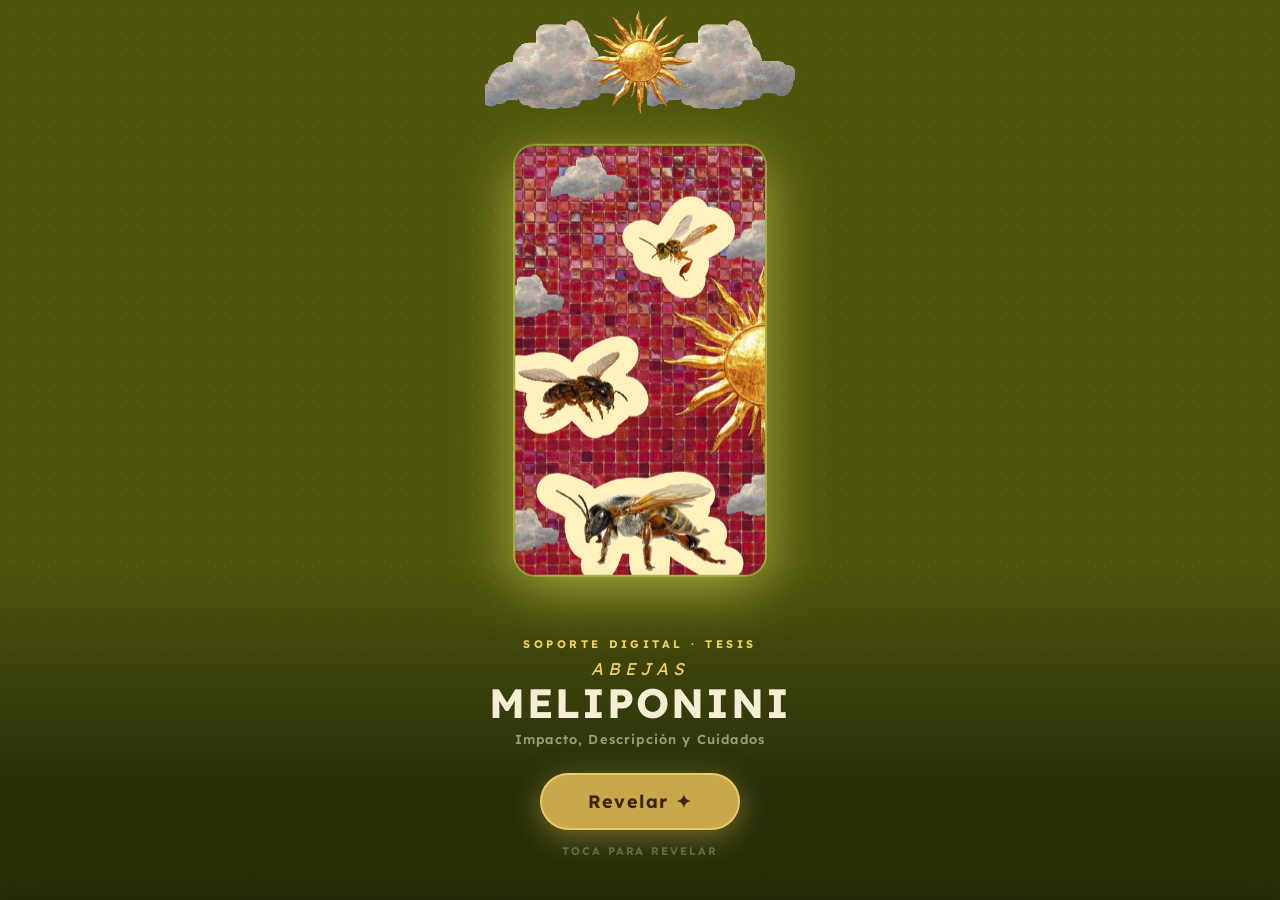
==== index.html @ 9b4e2734 "Merge branch 'main' of https://github.com/ReneBarrera16/Soporte-Digital" ====
<!DOCTYPE html>
<html lang="es">
<head>
    <meta charset="UTF-8">
    <meta name="viewport" content="width=device-width, initial-scale=1.0, user-scalable=no">
    <title>Abejas Meliponini</title>
    <link rel="icon" type="image/png" href="RecursosGraficos/Recursos%20gr%C3%A1ficos/Flores%2C%20frutites%20y%20otres/Sol.png">
    <link rel="preconnect" href="https://fonts.googleapis.com">
    <link rel="preconnect" href="https://fonts.gstatic.com" crossorigin>
    <style>
@import url('https://fonts.googleapis.com/css2?family=Lexend:wght@300;400;500;600;700&display=swap');
/* ── RESET ── */
*, *::before, *::after { box-sizing: border-box; margin: 0; padding: 0; }

:root {
    --green-dark: #3B6D11;
    --green-mid:  #639922;
    --yellow:     #EF9F27;
    --red:        #C0392B;
    --cream:      #F5F0E8;
    --cream-dark: #EDE7D9;
    --white:      #FFFFFF;
    --text:       #2A2015;
    --text-soft:  #5A4F3C;
    --nav-h:      65px;
    --r:          24px;
    --r-sm:       14px;
}

html, body {
    width: 100%; height: 100%;
    overflow: hidden;
    font-family: 'Lexend', sans-serif;
    font-weight: 400;
    background: var(--cream);
    color: var(--text);
}

/* ── SCREEN SYSTEM ── */
#app {
    position: fixed;
    inset: 0;
    overflow: hidden;
}

.screen {
    position: absolute;
    inset: 0;
    opacity: 0;
    pointer-events: none;
    overflow: hidden;
    background: var(--cream);
    display: flex;
    flex-direction: column;
}

.screen.active {
    opacity: 1;
    pointer-events: auto;
}

/* ── SCROLLABLE CONTENT AREA ── */
.s-scroll {
    flex: 1;
    min-height: 0;
    overflow-y: auto;
    -webkit-overflow-scrolling: touch;
    scrollbar-width: none;
}
.s-scroll::-webkit-scrollbar { display: none; }

/* ── TOPBAR ── */
.topbar {
    display: flex;
    align-items: center;
    gap: 12px;
    padding: 14px 16px 10px;
    flex-shrink: 0;
}
.topbar-title {
    font-family: 'Lexend', sans-serif;
    font-size: 21px;
    font-weight: 700;
    color: var(--green-dark);
}
.topbar-back {
    width: 38px; height: 38px;
    border-radius: 50%;
    border: none;
    background: var(--white);
    box-shadow: 0 2px 8px rgba(0,0,0,0.12);
    display: flex; align-items: center; justify-content: center;
    font-size: 20px;
    cursor: pointer;
    -webkit-tap-highlight-color: transparent;
    flex-shrink: 0;
}

/* ── BADGE ── */
.badge {
    display: inline-flex;
    align-items: center;
    background: var(--green-dark);
    color: #fff;
    font-family: 'Lexend', sans-serif;
    font-weight: 900;
    font-size: 14px;
    padding: 7px 14px;
    border-radius: 50px;
    margin-bottom: 12px;
}
.badge-yellow { background: var(--yellow); color: var(--text); }
.badge-red    { background: var(--red); }

/* ── CARDS ── */
.card {
    background: var(--white);
    border-radius: var(--r);
    box-shadow: 0 4px 20px rgba(0,0,0,0.07);
    padding: 18px;
    margin-bottom: 12px;
}
.card-dark {
    background: var(--green-dark);
    border-radius: var(--r);
    padding: 18px;
    margin-bottom: 12px;
    box-shadow: 0 6px 24px rgba(59,109,17,0.3);
}
.card-dark p { color: rgba(255,255,255,0.9); }
.card-dark strong { color: #F0D060; }

/* ── TYPOGRAPHY ── */
.body-text {
    font-size: 16px;
    line-height: 1.65;
    color: var(--text-soft);
    margin-bottom: 10px;
}
.body-text:last-child { margin-bottom: 0; }
.body-text strong { color: var(--text); }

/* ── BUTTONS ── */
/* Prevents accidental text selection on tap (mobile fix) */
button { -webkit-user-select: none; user-select: none; touch-action: manipulation; }

.btn {
    display: flex;
    align-items: center;
    justify-content: center;
    gap: 8px;
    width: 100%;
    padding: 15px 24px;
    border: none;
    border-radius: 50px;
    font-family: 'Lexend', sans-serif;
    font-weight: 900;
    font-size: 17px;
    cursor: pointer;
    -webkit-tap-highlight-color: transparent;
    transition: transform 0.14s;
}
.btn:active { transform: scale(0.97); }
.btn-yellow  { background: #C9A84C; color: #3d101f; border: 2px solid #E8C96A; box-shadow: 0 4px 16px rgba(201,168,76,0.45); }
.btn-green   { background: #C9A84C; color: #3D2410; border: 2px solid #E8C96A; box-shadow: 0 4px 16px rgba(201,168,76,0.45); }
.btn-outline { background: #C9A84C; color: #3D2410; border: 2px solid #E8C96A; box-shadow: 0 4px 16px rgba(201,168,76,0.45); }

.progress-only, .free-only { display: none; }
body.mode-progress .progress-only { display: flex; }
body.mode-free     .free-only     { display: flex; }

/* ── BOTTOM NAV ── */
#bottomNav {
    position: fixed;
    bottom: 0; left: 0; right: 0;
    height: var(--nav-h);
    background: var(--green-dark);
    display: flex;
    align-items: flex-end;
    padding-bottom: 10px;
    border-radius: 22px 22px 0 0;
    z-index: 200;
    box-shadow: 0 -4px 24px rgba(0,0,0,0.18);
    transform: translateY(100%);
    transition: transform 0.4s cubic-bezier(0.4,0,0.2,1);
}
#bottomNav.visible { transform: translateY(0); }

.nav-item {
    flex: 1;
    display: flex;
    flex-direction: column;
    align-items: center;
    gap: 2px;
    cursor: pointer;
    -webkit-tap-highlight-color: transparent;
    padding-bottom: 2px;
}
.nav-icon {
    width: 44px; height: 44px;
    border-radius: 50%;
    display: flex; align-items: center; justify-content: center;
}
.nav-icon img {
    width: 30px; height: 30px;
    object-fit: contain;
    filter: drop-shadow(0 1px 2px rgba(0,0,0,0.4));
    font-size: 24px;
    background: transparent;
    transition: transform 0.35s cubic-bezier(0.34,1.56,0.64,1),
                background 0.28s, box-shadow 0.28s;
}
.nav-label {
    font-size: 11px;
    font-weight: 700;
    color: rgba(255,255,255,0.55);
    font-family: 'Lexend', sans-serif;
    transition: color 0.28s;
    letter-spacing: 0.02em;
}
.nav-item.active .nav-icon {
    background: var(--yellow);
    transform: translateY(-20px);
    box-shadow: 0 6px 20px rgba(239,159,39,0.55);
}
.nav-item.active .nav-label { color: #F0D060; }
.nav-item.locked-nav { opacity: 0.35; pointer-events: none; }

/* ── MENU CARDS (hub screens) ── */
.menu-card {
    background: var(--white);
    border-radius: var(--r);
    padding: 14px;
    margin-bottom: 10px;
    display: flex;
    align-items: center;
    gap: 14px;
    box-shadow: 0 3px 14px rgba(0,0,0,0.07);
    cursor: pointer;
    -webkit-tap-highlight-color: transparent;
    transition: transform 0.13s;
}
.menu-card:active { transform: scale(0.98); }
.menu-card.locked { opacity: 0.45; pointer-events: none; }
.menu-card-img {
    width: 58px; height: 58px;
    border-radius: 16px;
    overflow: hidden;
    flex-shrink: 0;
    display: flex; align-items: center; justify-content: center;
    font-size: 28px;
    position: relative;
}
.menu-card-img img {
    position: absolute; inset: 0;
    width: 100%; height: 100%;
    object-fit: contain;
    padding: 6px;
    border-radius: 16px;
}
.menu-card-text { flex: 1; }
.menu-card-text h3 {
    font-family: 'Lexend', sans-serif;
    font-size: 18px;
    font-weight: 700;
    color: var(--text);
    margin-bottom: 3px;
}
.menu-card-text p { font-size: 13px; color: var(--text-soft); line-height: 1.4; }
.menu-card-arrow { font-size: 15px; color: var(--green-mid); }
.lock-icon { font-size: 19px; }

/* ── SPLASH TAROT ── */
#splashScreen {
    background: #4f550c;
    overflow: hidden;
}

/* Patrón de mosaico dorado en CSS */
.splash-mosaic {
    position: absolute; inset: 0;
    background-image:
        radial-gradient(circle, #C9A84C 1.2px, transparent 1.2px),
        radial-gradient(circle, #E8C96A 0.8px, transparent 0.8px);
    background-size: 22px 22px, 11px 11px;
    background-position: 0 0, 11px 11px;
    opacity: 0.09;
    pointer-events: none;
    z-index: 0;
}

/* Sol ambiente — gira continuamente, centrado en la parte superior */
.splash-sol {
    position: absolute;
    top: 10px;
    left: calc(50% - 52px);
    width: 104px;
    z-index: 10;
    pointer-events: none;
    transform-origin: center;
    animation: spinSol 20s linear infinite;
}
@keyframes spinSol {
    from { transform: rotate(0deg); }
    to   { transform: rotate(360deg); }
}

/* Nubes — una a cada lado del sol, parcialmente detrás (z-index 3 < sol z-index 4) */
.screen-cloud {
    position: absolute;
    width: 148px;
    pointer-events: none;
    z-index: 3;
    top: 20px;
}
.screen-cloud-top {
    /* Nube izquierda: solapa ~45px con el sol */
    left: calc(50% - 155px);
    animation: cloudDriftA 8s ease-in-out infinite;
}
.screen-cloud-bottom {
    /* Nube derecha: solapa ~45px con el sol */
    left: calc(50% + 7px);
    animation: cloudDriftB 8s ease-in-out infinite;
}
@keyframes cloudDriftA {
    0%, 100% { transform: translateX(-14px); }
    50%       { transform: translateX(14px); }
}
@keyframes cloudDriftB {
    0%, 100% { transform: translateX(14px); }
    50%       { transform: translateX(-14px); }
}

/* Área de carta — centrada con flores desbordadas */
.splash-card-area {
    position: absolute;
    top: 40%;
    left: 50%;
    transform: translate(-50%, -50%);
    width: min(64vw, 250px);
    aspect-ratio: 7 / 12;
    z-index: 2;
    animation: cardEntrance 0.9s cubic-bezier(0.34, 1.2, 0.64, 1) both;
}
@keyframes cardEntrance {
    from { transform: translate(-50%, -40%); opacity: 0; }
    to   { transform: translate(-50%, -50%); opacity: 1; }
}

/* Perspectiva 3D para el flip */
.splash-card-scene {
    perspective: 1400px;
    width: 100%;
    height: 100%;
}
.splash-card-inner {
    position: relative;
    width: 100%; height: 100%;
    transform-style: preserve-3d;
    transition: transform 0.75s cubic-bezier(0.4, 0, 0.2, 1);
}
.splash-card-inner.flipped {
    transform: rotateY(180deg);
}

/* Cara delantera y trasera del la tarjeta tarot que gira */
.splash-card-front,
.splash-card-back {
    position: absolute; inset: 0;
    backface-visibility: hidden;
    -webkit-backface-visibility: hidden;
    border-radius: 20px;
    overflow: hidden;
    box-shadow: 0 16px 60px rgba(255, 253, 115, 0.55), 0 0 0 2px rgba(241, 255, 111, 0.35);
}
.splash-card-front { transform: rotateY(180deg); }
.splash-card-front img,
.splash-card-back  img {
    width: 100%; height: 100%;
    object-fit: cover;
    display: block;
}

/* Giro de viento para flores entre párrafos */
@keyframes floatPetal {
    0%, 100% { transform: translateY(0px); }
    50%       { transform: translateY(-10px); }
}
@keyframes floatPetalAlt {
    0%, 100% { transform: translateY(0px); }
    50%       { transform: translateY(-8px); }
}
@keyframes windSpin {
    0%,  78% { transform: rotate(0deg); }
    89%       { transform: rotate(200deg); }
    100%      { transform: rotate(360deg); }
}

/* Texto y botón — gradiente desde el fondo */
.splash-text-area {
    position: absolute;
    bottom: 0; left: 0; right: 0;
    z-index: 6;
    text-align: center;
    padding: 70px 28px 42px;
    background: linear-gradient(to top,
        rgba(39, 46, 9, 0.97) 0%,
        rgba(39, 46, 9, 0.97) 35%,
        transparent 100%);
}
.splash-eyebrow {
    font-family: 'Lexend', sans-serif;
    font-size: 11px;
    font-weight: 700;
    letter-spacing: 0.32em;
    color: #F0D060;
    text-transform: uppercase;
    margin-bottom: 9px;
}
.splash-title {
    font-family: 'Lexend', sans-serif;
    font-weight: 900;
    color: #F5EDD4;
    margin-bottom: 8px;
    line-height: 1;
    width: 100%;
    text-align: center;
}
.splash-title-top {
    display: block;
    font-size: 17px;
    font-weight: 400;
    font-style: italic;
    letter-spacing: 0.30em;
    color: #F0D060;
    margin-bottom: 5px;
}
.splash-title-main {
    display: block;
    font-size: 41px;
    font-weight: 700;
    letter-spacing: 0.05em;
    text-align: center;
}
.splash-sub {
    font-family: 'Lexend', sans-serif;
    font-size: 13px;
    color: rgba(245,237,212,0.55);
    margin-bottom: 26px;
    font-weight: 600;
    letter-spacing: 0.09em;
}
.btn-splash {
    background: #C9A84C;
    color: #3D2410;
    padding: 15px 46px;
    border-radius: 50px;
    font-family: 'Lexend', sans-serif;
    font-weight: 700;
    font-size: 18px;
    letter-spacing: 0.08em;
    border: 2px solid #E8C96A;
    cursor: pointer;
    box-shadow: 0 6px 28px rgba(201,168,76,0.5);
    -webkit-tap-highlight-color: transparent;
    transition: transform 0.14s, box-shadow 0.14s;
}
.btn-splash:active {
    transform: scale(0.96);
    box-shadow: 0 2px 12px rgba(201,168,76,0.3);
}
.splash-hint {
    margin-top: 14px;
    font-family: 'Lexend', sans-serif;
    font-size: 11px;
    color: rgba(245,237,212,0.28);
    font-weight: 700;
    letter-spacing: 0.18em;
    text-transform: uppercase;
}

/* ── Pantalla 2 ¡Bienvenido! ── */
#welcomeScreen { background: #bd4c00; }
#welcomeScreen .s-scroll { position: relative; z-index: 2; }

/* Carta taror inicial contenedora — anima desde abajo al entrar */
.welcome-card-outer {
    position: relative;
    width: calc(100% - 36px);
    max-width: 360px;
    margin: 44px auto 44px;
    animation: cardSlideUp 0.75s cubic-bezier(0.34, 1.12, 0.64, 1) both;
}
@keyframes cardSlideUp {
    from { transform: translateY(80px); opacity: 0; }
    to   { transform: translateY(0);    opacity: 1; }
}

/* Carta tarot en HTML — fondo crema, borde dorado */
.welcome-tarot-card {
    background: #F5EDD4;
    border-radius: 22px;
    border: 2px solid #c23d00;
    box-shadow:
        0 20px 60px rgba(0,0,0,0.52),
        0 0 0 1px rgba(232,201,106,0.25),
        inset 0 1px 0 rgba(255,255,255,0.55);
    overflow: hidden;
    position: relative;
    z-index: 2;
}

/* Foto de abeja — encabezado de la carta */
.welcome-card-photo {
    width: 100%;
    height: 175px;
    overflow: hidden;
    position: relative;
}
.welcome-card-photo img {
    width: 100%; height: 100%;
    object-fit: cover;
    object-position: center 30%;
    display: block;
}
/* Fundido inferior para conectar con el cuerpo crema */
.welcome-card-photo::after {
    content: '';
    position: absolute;
    bottom: 0; left: 0; right: 0;
    height: 56px;
    background: linear-gradient(to top, #F5EDD4, transparent);
}

/* Cuerpo de texto */
.welcome-card-body {
    padding: 12px 24px 20px;
}

/* Línea decorativa con numeración romana */
.welcome-numeral {
    font-family: 'Lexend', sans-serif;
    font-size: 13px;
    font-weight: 400;
    color: #6B7A2E;
    letter-spacing: 0.28em;
    text-align: center;
    margin-bottom: 12px;
    display: flex;
    align-items: center;
    gap: 10px;
}
.welcome-numeral::before,
.welcome-numeral::after {
    content: '';
    flex: 1;
    height: 1px;
    background: linear-gradient(to right, transparent, #C9A84C);
}
.welcome-numeral::after {
    background: linear-gradient(to left, transparent, #C9A84C);
}

.welcome-card-body h2 {
    font-family: 'Lexend', sans-serif;
    font-size: 32px;
    font-weight: 900;
    color: #3D2410;
    text-align: center;
    margin-bottom: 16px;
    line-height: 1.1;
}
.welcome-card-body p {
    font-family: 'Lexend', sans-serif;
    font-size: 17px;
    line-height: 1.7;
    color: #5A3E28;
    margin-bottom: 8px;
    text-align: center;
}
.welcome-card-body p:last-of-type { margin-bottom: 0; }
.welcome-card-body strong { color: #3D2410; font-weight: 800; }
.welcome-card-body em     { font-style: italic; color: #8B4A1A; }

/* Separador dorado */
.welcome-divider {
    height: 1px;
    background: linear-gradient(to right, transparent, #C9A84C, transparent);
    margin: 18px 0;
}

/* Texto de contexto (ex info-chip) — itálica discreta */
.welcome-info-text {
    font-family: 'Lexend', sans-serif;
    font-size: 13px;
    line-height: 1.55;
    color: #8B6A4A;
    text-align: center;
    font-style: italic;
    padding: 0 4px;
}
.welcome-info-text strong { color: #5A3E28; font-style: normal; }

/* Pie de carta con botón */
.welcome-card-footer {
    padding: 18px 24px 26px;
    border-top: 1px solid rgba(201,168,76,0.22);
    text-align: center;
}
.btn-welcome {
    background: #C9A84C;
    color: #3D2410;
    padding: 15px 46px;
    border-radius: 50px;
    font-family: 'Lexend', sans-serif;
    font-weight: 700;
    font-size: 18px;
    letter-spacing: 0.08em;
    border: 2px solid #E8C96A;
    cursor: pointer;
    box-shadow: 0 6px 28px rgba(201,168,76,0.5);
    -webkit-tap-highlight-color: transparent;
    transition: transform 0.14s, box-shadow 0.14s;
}
.btn-welcome:active {
    transform: scale(0.96);
    box-shadow: 0 2px 12px rgba(201,168,76,0.3);
}


/* ── PANTALLA 3 ¡no somos peligrosas! ── */
#warningScreen { background: #ffb121; }
#warningScreen .s-scroll { position: relative; z-index: 2; }

/* Contenedor externo con flores desbordadas */
.warn-card-outer {
    position: relative;
    width: calc(100% - 36px);
    max-width: 360px;
    margin: 36px auto;
    animation: cardSlideUp 0.75s cubic-bezier(0.34, 1.12, 0.64, 1) both;
}

/* Carta tarot */
.warn-tarot-card {
    background: #F5EDD4;
    border-radius: 22px;
    border: 2px solid #C9A84C;
    box-shadow:
        0 20px 60px rgba(0,0,0,0.52),
        0 0 0 1px rgba(232,201,106,0.25),
        inset 0 1px 0 rgba(255,255,255,0.55);
    overflow: hidden;
    position: relative;
    z-index: 2;
}

/* Cabecera dorada con abeja y badge */
.warn-header {
    background: #F5EDD4;
    padding: 26px 24px 20px;
    text-align: center;
    border-bottom: 1px solid rgba(201,168,76,0.25);
}
.warn-bee-icon {
    display: block;
    margin: 0 auto 12px;
    width: 200px;
    height: 200px;
    object-fit: contain;
    filter: drop-shadow(0 4px 10px rgba(0,0,0,0.22));
}
.warn-badge {
    display: inline-block;
    background: #8B1A2E;
    color: #F5EDD4;
    font-family: 'Lexend', sans-serif;
    font-size: 15px;
    font-weight: 700;
    letter-spacing: 0.05em;
    padding: 6px 20px;
    border-radius: 50px;
    box-shadow: 0 3px 12px rgba(139,26,46,0.38);
}

/* Numeración romana */
.warn-numeral {
    font-family: 'Lexend', sans-serif;
    font-size: 13px;
    font-weight: 400;
    color: #6B7A2E;
    letter-spacing: 0.28em;
    text-align: center;
    margin: 16px 24px 0;
    display: flex;
    align-items: center;
    gap: 10px;
}
.warn-numeral::before { content: ''; flex: 1; height: 1px;
    background: linear-gradient(to right, transparent, #C9A84C); }
.warn-numeral::after  { content: ''; flex: 1; height: 1px;
    background: linear-gradient(to left, transparent, #C9A84C); }

/* Cuerpo: tres puntos de advertencia */
.warn-body { padding: 14px 24px 6px; }

.warn-line {
    display: flex;
    gap: 14px;
    align-items: flex-start;
    padding: 14px 0;
    border-bottom: 1px solid rgba(201,168,76,0.22);
}
.warn-line:last-child { border-bottom: none; }
.warn-ico {
    flex-shrink: 0;
    margin-top: 2px;
    width: 32px;
    height: 32px;
    object-fit: contain;
    filter: drop-shadow(0 2px 4px rgba(0,0,0,0.2));
}
.warn-line p {
    font-family: 'Lexend', sans-serif;
    font-size: 16px;
    line-height: 1.6;
    color: #5A3E28;
    margin: 0;
}
.warn-line p strong { color: #3D2410; font-weight: 800; }

/* Pie de carta */
.warn-card-footer {
    padding: 16px 24px 26px;
    border-top: 1px solid rgba(201,168,76,0.22);
    text-align: center;
}
.btn-warn {
    background: #ffcb3c;
    color: #3D2410;
    padding: 15px 46px;
    border-radius: 50px;
    font-family: 'Lexend', sans-serif;
    font-weight: 700;
    font-size: 18px;
    letter-spacing: 0.08em;
    border: 2px solid #E8C96A;
    cursor: pointer;
    box-shadow: 0 6px 28px rgba(201,168,76,0.5);
    -webkit-tap-highlight-color: transparent;
    transition: transform 0.14s, box-shadow 0.14s;
}
.btn-warn:active {
    transform: scale(0.96);
    box-shadow: 0 2px 12px rgba(201,168,76,0.3);
}



/* ── MODE SCREEN — TAROT ── */
#modeScreen { background: #3D2410; }

/* Ocultar sol y nubes en pantallas de contenido y navegación */
#progressScreen .splash-sol,
#progressScreen .screen-cloud,
#menuScreen .splash-sol,
#menuScreen .screen-cloud,
#impactoScreen .splash-sol,
#impactoScreen .screen-cloud,
#descripcionScreen .splash-sol,
#descripcionScreen .screen-cloud,
#cuidadosScreen .splash-sol,
#cuidadosScreen .screen-cloud,
#completedScreen .splash-sol,
#completedScreen .screen-cloud { display: none; }
#modeScreen .s-scroll { position: relative; z-index: 2; }

/* Carta contenedora con flores desbordadas */
.mode-card-outer {
    position: relative;
    width: calc(100% - 32px);
    max-width: 360px;
    margin: 24px auto 44px;
    animation: cardSlideUp 0.75s cubic-bezier(0.34, 1.12, 0.64, 1) both;
}

/* Carta tarot: crema + borde dorado */
.mode-tarot-card {
    background: #F5EDD4;
    border: 2.5px solid #C9A84C;
    border-radius: 22px;
    overflow: hidden;
    box-shadow: 0 12px 48px rgba(0,0,0,0.55), 0 0 0 1px rgba(232,201,106,0.18);
}

/* Cabecera dorada */
.mode-card-header {
    background: linear-gradient(160deg, #C9A84C 0%, #E8C96A 45%, #B8922E 100%);
    padding: 18px 20px 14px;
    text-align: center;
    border-bottom: 1.5px solid rgba(61,36,16,0.15);
}
.mode-numeral {
    font-family: 'Lexend', sans-serif;
    font-size: 14px; letter-spacing: 0.18em;
    color: rgba(61,36,16,0.6);
    display: flex; align-items: center; justify-content: center; gap: 10px;
    margin-bottom: 6px;
}
.mode-numeral::before, .mode-numeral::after {
    content: ''; flex: 1; height: 1px; background: rgba(61,36,16,0.25);
}
.mode-card-header h2 {
    font-family: 'Lexend', sans-serif;
    font-size: 27px; font-weight: 700; color: #3D2410; margin-bottom: 5px;
}
.mode-subtitle {
    font-size: 16px; color: rgba(61,36,16,0.65);
    font-style: italic; font-family: 'Lexend', sans-serif;
}

/* Cuerpo de la carta */
.mode-card-body {
    padding: 24px 20px 22px;
    display: flex; flex-direction: column; align-items: center; gap: 16px;
}

/* Orb de revelar */
.mode-orb-single {
    width: 108px; height: 108px;
    background: linear-gradient(135deg, #C9A84C, #E8C96A, #B8922E);
    border-radius: 50%;
    border: 3px solid rgba(61,36,16,0.18);
    display: flex; flex-direction: column;
    align-items: center; justify-content: center;
    cursor: pointer;
    box-shadow: 0 6px 24px rgba(201,168,76,0.5), inset 0 2px 8px rgba(255,255,255,0.3);
    margin: 6px 0;
    -webkit-tap-highlight-color: transparent;
    transition: transform 0.14s, box-shadow 0.14s;
}
.mode-orb-single:active { transform: scale(0.95); }
.mode-orb-single.splitting { animation: orbExplode 0.4s forwards; }
@keyframes orbExplode {
    0%  { transform: scale(1); opacity: 1; }
    50% { transform: scale(1.3); opacity: 0.7; }
    100%{ transform: scale(0); opacity: 0; }
}
.orb-star { font-size: 36px; line-height: 1; color: #3D2410; }
.orb-cta  {
    font-family: 'Lexend', sans-serif;
    font-size: 15px; font-weight: 700;
    color: #3D2410; margin-top: 4px; letter-spacing: 0.05em;
}

/* Dos cartas de modo */
.mode-orbs-split { display: none; flex-direction: column; gap: 12px; width: 100%; }
.mode-orbs-split.revealed {
    display: flex;
    animation: splitReveal 0.35s ease-out forwards;
}
@keyframes splitReveal {
    from { opacity: 0; transform: translateY(20px); }
    to   { opacity: 1; transform: translateY(0); }
}
.mode-option-card {
    flex: 1;
    background: linear-gradient(160deg, #C9A84C 0%, #E8C96A 50%, #B8922E 100%);
    border: 2px solid rgba(61,36,16,0.18);
    border-radius: 16px;
    padding: 16px 10px;
    text-align: center;
    cursor: pointer;
    -webkit-tap-highlight-color: transparent;
    box-shadow: 0 4px 16px rgba(201,168,76,0.35);
    transition: transform 0.14s, box-shadow 0.14s;
}
.mode-option-card:active { transform: scale(0.96); box-shadow: 0 2px 8px rgba(201,168,76,0.2); }
.mode-option-numeral {
    font-family: 'Lexend', sans-serif;
    font-size: 13px; letter-spacing: 0.12em;
    color: rgba(61,36,16,0.5); margin-bottom: 6px;
}
.mode-option-icon { font-size: 30px; margin-bottom: 8px; }
.mode-option-icon img { width: 48px; height: 48px; object-fit: contain; filter: drop-shadow(0 2px 5px rgba(0,0,0,0.25)); }
.mode-option-card h3 {
    font-family: 'Lexend', sans-serif;
    font-size: 18px; font-weight: 700; color: #3D2410; margin-bottom: 4px;
}
.mode-option-card p {
    font-family: 'Lexend', sans-serif;
    font-size: 13px; line-height: 1.4; color: rgba(61,36,16,0.62);
}


/* ── CAROUSEL ── */
.carousel-wrap {
    background: var(--white);
    border-radius: var(--r);
    padding: 16px;
    margin-bottom: 12px;
    box-shadow: 0 4px 16px rgba(0,0,0,0.06);
}
.carousel-stage { position: relative; height: 192px; }
.c-slide {
    position: absolute; inset: 0;
    display: flex; flex-direction: column;
    align-items: center; justify-content: center;
    opacity: 0; transform: scale(0.88);
    transition: opacity 0.3s, transform 0.3s;
    pointer-events: none;
}
.c-slide.active { opacity: 1; transform: scale(1); pointer-events: auto; }
.c-circle {
    width: 78px; height: 78px;
    border-radius: 50%;
    display: flex; align-items: center; justify-content: center;
    font-size: 36px;
    overflow: hidden;
    margin-bottom: 10px;
    position: relative;
    flex-shrink: 0;
}
.c-circle img {
    position: absolute; inset: 0;
    width: 100%; height: 100%;
    object-fit: cover;
}
.c-circle span { position: relative; z-index: 1; }
.c-name { font-family: 'Lexend', sans-serif; font-size: 22px; font-weight: 700; color: var(--text); margin-bottom: 5px; }
.c-desc { font-size: 14px; color: var(--text-soft); text-align: center; line-height: 1.45; padding: 0 8px; }
.carousel-controls {
    display: flex; align-items: center; justify-content: center;
    gap: 12px; padding-top: 12px;
}
.c-btn {
    width: 30px; height: 30px;
    border-radius: 50%;
    border: 2px solid var(--green-dark);
    background: transparent;
    color: var(--green-dark);
    font-size: 20px;
    display: flex; align-items: center; justify-content: center;
    cursor: pointer; line-height: 1;
    -webkit-tap-highlight-color: transparent;
}
.c-dots { display: flex; gap: 5px; }
.c-dot {
    width: 6px; height: 6px;
    border-radius: 50%;
    background: var(--cream-dark);
    transition: background 0.28s, transform 0.28s;
    cursor: pointer;
}
.c-dot.active { background: var(--yellow); transform: scale(1.5); }

/* ── DIVIDER TITLE ── */
.divider-title {
    text-align: center;
    font-size: 14px; font-weight: 700;
    color: var(--text-soft);
    padding: 6px 0 10px;
}

/* ── COMPLETED ── */
.completed-banner {
    background: linear-gradient(135deg,var(--yellow),#C07810);
    border-radius: var(--r);
    padding: 24px;
    text-align: center;
    margin-bottom: 12px;
    box-shadow: 0 6px 24px rgba(239,159,39,0.4);
}
.completed-banner h2 { font-family: 'Lexend', sans-serif; font-size: 26px; font-weight: 700; color: var(--text); margin-bottom: 4px; }
.completed-banner p  { font-size: 16px; color: rgba(40,30,10,0.7); }

/* ── IMPACTO TAROT ── */
#impactoScreen { background: #3D2410; }
#impactoScreen .topbar {
    position: relative; z-index: 5;
    background: rgba(45,22,8,0.98);
    border-bottom: 1px solid rgba(201,168,76,0.3);
}
#impactoScreen .topbar-title { color: #F0D060; font-size: 22px; letter-spacing: 0.04em; }
#impactoScreen .topbar-back {
    background: rgba(201,168,76,0.12); color: #E8C96A;
    border: 1px solid rgba(201,168,76,0.28); box-shadow: none; font-size: 22px;
}
#impactoScreen .s-scroll { position: relative; z-index: 2; }

/* Carta única contenedora — igual que Bienvenida/Advertencia */
.impacto-card-outer {
    position: relative;
    width: calc(100% - 32px);
    max-width: 400px;
    margin: 20px auto 28px;
    animation: cardSlideUp 0.75s cubic-bezier(0.34, 1.12, 0.64, 1) both;
}

/* La carta tarot: crema + borde dorado */
.impacto-tarot-card {
    background: #F5EDD4;
    border-radius: 22px;
    border: 2px solid #C9A84C;
    box-shadow:
        0 20px 60px rgba(0,0,0,0.52),
        0 0 0 1px rgba(232,201,106,0.25),
        inset 0 1px 0 rgba(255,255,255,0.55);
    overflow: hidden;
    position: relative; z-index: 2;
}

/* Cabecera dorada con numeral */
.impacto-card-header {
    background: linear-gradient(135deg, #B8932A 0%, #E8C96A 50%, #B8932A 100%);
    padding: 20px 24px 16px;
    text-align: center;
}
.impacto-numeral {
    font-family: 'Lexend', sans-serif;
    font-size: 13px; font-weight: 400;
    color: rgba(61,36,16,0.6); letter-spacing: 0.30em;
    margin-bottom: 6px;
    display: flex; align-items: center; gap: 8px;
}
.impacto-numeral::before { content: ''; flex: 1; height: 1px;
    background: linear-gradient(to right, transparent, rgba(61,36,16,0.3)); }
.impacto-numeral::after  { content: ''; flex: 1; height: 1px;
    background: linear-gradient(to left, transparent, rgba(61,36,16,0.3)); }
.impacto-card-header h2 {
    font-family: 'Lexend', sans-serif;
    font-size: 24px; font-weight: 900; color: #3D2410; margin: 0;
}

/* Cuerpo */
.impacto-card-body { padding: 20px 20px 6px; }

/* Stats — celdas oscuras sobre el fondo crema */
.impacto-stat-grid {
    display: grid; grid-template-columns: 1fr 1fr;
    gap: 10px; margin-bottom: 10px;
}
.impacto-stat {
    background: rgba(61,36,16,0.88);
    border-radius: 14px; padding: 14px 6px; text-align: center;
    border: 1px solid rgba(201,168,76,0.3);
}
.impacto-stat-number {
    font-family: 'Lexend', sans-serif;
    font-weight: 900; color: #F0D060;
    line-height: 1; display: block; font-size: 48px;
}
.impacto-stat-unit {
    font-family: 'Lexend', sans-serif;
    font-size: 11px; color: rgba(245,237,212,0.6);
    letter-spacing: 0.08em; text-transform: uppercase;
    margin-top: 5px; display: block; line-height: 1.3;
}
.impacto-stat-full {
    background: rgba(61,36,16,0.92);
    border-radius: 14px; padding: 14px 6px; text-align: center;
    border: 1px solid rgba(201,168,76,0.35);
}
.impacto-stat-full .impacto-stat-number { font-size: 60px; }
.impacto-stat-context {
    font-family: 'Lexend', sans-serif;
    font-size: 14px; color: #5A3E28;
    text-align: center; margin-top: 12px; line-height: 1.6; margin-bottom: 0;
}
.impacto-stat-context strong { color: #3D2410; font-weight: 800; }

/* Separador dorado interno */
.impacto-divider {
    height: 1px;
    background: linear-gradient(to right, transparent, #C9A84C, transparent);
    margin: 16px 0;
}

/* Carrusel dentro de la carta crema */
#impactoScreen .carousel-wrap {
    background: rgba(201,168,76,0.07);
    border: 1px solid rgba(201,168,76,0.22);
    border-radius: 16px; box-shadow: none; margin-bottom: 0;
}
#impactoScreen .c-name { color: #3D2410; }
#impactoScreen .c-desc { color: #5A3E28; }
#impactoScreen .c-btn {
    background: rgba(201,168,76,0.18); color: #8B4A1A;
    border: 1px solid rgba(201,168,76,0.35); box-shadow: none;
}
#impactoScreen .c-dot { background: rgba(201,168,76,0.32); }
#impactoScreen .c-dot.active { background: #C9A84C; transform: scale(1.5); }

/* Texto de sección */
.impacto-section-label {
    font-family: 'Lexend', sans-serif;
    font-size: 15px; font-weight: 700; color: #8B4A1A;
    text-align: center; font-style: italic; margin-bottom: 12px;
}
.impacto-bee-photo {
    width: 90px; height: 90px;
    border-radius: 50%; object-fit: cover; display: block;
    margin: 0 auto 14px;
    box-shadow: 0 0 0 3px #C9A84C, 0 6px 20px rgba(0,0,0,0.18);
}
.impacto-body-text {
    font-family: 'Lexend', sans-serif;
    font-size: 16px; line-height: 1.65; color: #5A3E28;
    margin-bottom: 10px; text-align: center;
}
.impacto-body-text strong { color: #3D2410; font-weight: 800; }
.impacto-map {
    border-radius: 14px; overflow: hidden; margin-bottom: 14px;
    border: 1px solid rgba(201,168,76,0.25);
}
.impacto-map img { width: 100%; display: block; }

/* Footer con botones */
.impacto-card-footer {
    padding: 18px 20px 24px;
    border-top: 1px solid rgba(201,168,76,0.22);
    display: flex; flex-direction: column; gap: 10px;
}
.impacto-card-footer .btn-green {
    background: #C9A84C; color: #3D2410;
    border: 2px solid #E8C96A;
    box-shadow: 0 6px 24px rgba(201,168,76,0.45);
    font-family: 'Lexend', sans-serif; font-weight: 700; letter-spacing: 0.05em;
}
.impacto-card-footer .btn-outline {
    font-family: 'Lexend', sans-serif;
}


/* ── RIPPLE ── */
.ripple-overlay {
    position: fixed; inset: 0; z-index: 500;
    animation: rippleExp 0.45s cubic-bezier(0.4,0,0.2,1) forwards;
    border-radius: 50%;
    transform-origin: center;
}
@keyframes rippleExp {
    from { transform: scale(0); border-radius: 50%; }
    to   { transform: scale(4); border-radius: 0; }
}
.ripple-overlay.fade-out { animation: rippleFade 0.38s ease forwards; }
@keyframes rippleFade { from { opacity: 1; } to { opacity: 0; } }

/* ── HUB SCREENS TAROT (progressScreen / menuScreen) ── */
#progressScreen, #menuScreen, #completedScreen {
    background: #3D2410;
}
#progressScreen .topbar,
#menuScreen .topbar,
#completedScreen .topbar {
    position: relative; z-index: 5;
    background: rgba(45,22,8,0.98);
    border-bottom: 1px solid rgba(201,168,76,0.3);
}
#progressScreen .topbar-title,
#menuScreen .topbar-title,
#completedScreen .topbar-title { color: #F0D060; font-size: 22px; letter-spacing: 0.04em; }
#progressScreen .s-scroll,
#menuScreen .s-scroll,
#completedScreen .s-scroll { position: relative; z-index: 2; }

/* Badge dorado para hubs */
#progressScreen .badge,
#menuScreen .badge {
    background: rgba(201,168,76,0.15);
    color: #F0D060;
    border: 1px solid rgba(201,168,76,0.35);
    font-weight: 700; letter-spacing: 0.06em;
}

/* Menu cards oscuras en hubs */
#progressScreen .menu-card,
#menuScreen .menu-card,
#completedScreen .menu-card {
    background: rgba(245,237,212,0.07);
    border: 1.5px solid rgba(201,168,76,0.28);
    box-shadow: 0 4px 16px rgba(0,0,0,0.35);
}
#progressScreen .menu-card-text h3,
#menuScreen .menu-card-text h3,
#completedScreen .menu-card-text h3 { color: #F5EDD4; }
#progressScreen .menu-card-text p,
#menuScreen .menu-card-text p,
#completedScreen .menu-card-text p { color: rgba(245,237,212,0.5); }
#progressScreen .menu-card-arrow,
#menuScreen .menu-card-arrow,
#completedScreen .menu-card-arrow { color: #F0D060; }

/* Banner completado en carta dorada */
#completedScreen .completed-banner {
    background: linear-gradient(135deg, #B8932A 0%, #E8C96A 50%, #B8932A 100%);
    border: 2px solid rgba(61,36,16,0.18);
    box-shadow: 0 8px 32px rgba(201,168,76,0.45);
}
#completedScreen .completed-banner h2 { color: #3D2410; }
#completedScreen .completed-banner p  { color: rgba(61,36,16,0.65); }
#completedScreen .card {
    background: rgba(245,237,212,0.07);
    border: 1px solid rgba(201,168,76,0.25);
    box-shadow: none;
}
#completedScreen .body-text { color: rgba(245,237,212,0.75); }
#completedScreen .body-text strong { color: #F0D060; }
#completedScreen .btn-yellow {
    background: #C9A84C; color: #3D2410;
    border: 2px solid #E8C96A;
    box-shadow: 0 6px 24px rgba(201,168,76,0.45);
}

/* ── DESCRIPCION TAROT ── */
#descripcionScreen { background: #3D2410; }
#descripcionScreen .topbar {
    position: relative; z-index: 5;
    background: rgba(45,22,8,0.98);
    border-bottom: 1px solid rgba(201,168,76,0.3);
}
#descripcionScreen .topbar-title { color: #F0D060; font-size: 22px; letter-spacing: 0.04em; }
#descripcionScreen .topbar-back {
    background: rgba(201,168,76,0.12); color: #E8C96A;
    border: 1px solid rgba(201,168,76,0.28); box-shadow: none; font-size: 22px;
}
#descripcionScreen .s-scroll { position: relative; z-index: 2; }

.desc-card-outer {
    position: relative;
    width: calc(100% - 32px); max-width: 400px;
    margin: 20px auto 28px;
    animation: cardSlideUp 0.75s cubic-bezier(0.34, 1.12, 0.64, 1) both;
}
.desc-tarot-card {
    background: #F5EDD4; border-radius: 22px;
    border: 2px solid #C9A84C;
    box-shadow: 0 20px 60px rgba(0,0,0,0.52), 0 0 0 1px rgba(232,201,106,0.25),
                inset 0 1px 0 rgba(255,255,255,0.55);
    overflow: hidden; position: relative; z-index: 2;
}
.desc-card-header {
    background: linear-gradient(135deg, #B8932A 0%, #E8C96A 50%, #B8932A 100%);
    padding: 20px 24px 16px; text-align: center;
}
.desc-numeral {
    font-size: 13px; font-weight: 400;
    color: rgba(61,36,16,0.6); letter-spacing: 0.30em;
    margin-bottom: 6px;
    display: flex; align-items: center; gap: 8px;
}
.desc-numeral::before { content:''; flex:1; height:1px;
    background: linear-gradient(to right, transparent, rgba(61,36,16,0.3)); }
.desc-numeral::after  { content:''; flex:1; height:1px;
    background: linear-gradient(to left, transparent, rgba(61,36,16,0.3)); }
.desc-card-header h2 {
    font-size: 24px; font-weight: 900; color: #3D2410; margin: 0;
}
.desc-card-body { padding: 20px 20px 6px; }

/* Grid de 3 especies */
.desc-species-grid {
    display: grid; grid-template-columns: repeat(3,1fr); gap: 10px; margin-bottom: 16px;
}
.desc-species-item {
    background: rgba(61,36,16,0.07);
    border-radius: 14px; padding: 10px 6px; text-align: center;
    border: 1px solid rgba(201,168,76,0.22);
}
.desc-species-img {
    width: 58px; height: 58px; border-radius: 50%; object-fit: cover;
    display: block; margin: 0 auto 7px;
    box-shadow: 0 0 0 2px #C9A84C, 0 4px 12px rgba(0,0,0,0.18);
    background: rgba(61,36,16,0.08);
}
.desc-species-name {
    font-size: 11px; font-weight: 700; color: #3D2410; line-height: 1.35;
    font-style: italic;
}
.desc-divider {
    height: 1px;
    background: linear-gradient(to right, transparent, #C9A84C, transparent);
    margin: 14px 0 16px;
}
.desc-body-text {
    font-size: 16px; line-height: 1.65; color: #5A3E28; margin-bottom: 10px;
}
.desc-body-text strong { color: #3D2410; font-weight: 800; }
.desc-note {
    font-size: 14px; text-align: center; color: #8B4A1A;
    font-style: italic; margin-top: 6px;
}
.desc-card-footer {
    padding: 16px 20px 24px;
    border-top: 1px solid rgba(201,168,76,0.22);
    display: flex; flex-direction: column; gap: 10px;
}
.desc-card-footer .btn-green {
    background: #C9A84C; color: #3D2410;
    border: 2px solid #E8C96A;
    box-shadow: 0 6px 24px rgba(201,168,76,0.45);
    font-weight: 700; letter-spacing: 0.05em;
}


/* ── CUIDADOS TAROT ── */
#cuidadosScreen { background: #3D2410; }
#cuidadosScreen .topbar {
    position: relative; z-index: 5;
    background: rgba(45,22,8,0.98);
    border-bottom: 1px solid rgba(201,168,76,0.3);
}
#cuidadosScreen .topbar-title { color: #F0D060; font-size: 22px; letter-spacing: 0.04em; }
#cuidadosScreen .topbar-back {
    background: rgba(201,168,76,0.12); color: #E8C96A;
    border: 1px solid rgba(201,168,76,0.28); box-shadow: none; font-size: 22px;
}
#cuidadosScreen .s-scroll { position: relative; z-index: 2; }

.cuid-card-outer {
    position: relative;
    width: calc(100% - 32px); max-width: 400px;
    margin: 20px auto 28px;
    animation: cardSlideUp 0.75s cubic-bezier(0.34, 1.12, 0.64, 1) both;
}
.cuid-tarot-card {
    background: #F5EDD4; border-radius: 22px;
    border: 2px solid #C9A84C;
    box-shadow: 0 20px 60px rgba(0,0,0,0.52), 0 0 0 1px rgba(232,201,106,0.25),
                inset 0 1px 0 rgba(255,255,255,0.55);
    overflow: hidden; position: relative; z-index: 2;
}
.cuid-card-header {
    background: linear-gradient(135deg, #B8932A 0%, #E8C96A 50%, #B8932A 100%);
    padding: 20px 24px 16px; text-align: center;
}
.cuid-numeral {
    font-size: 13px; font-weight: 400;
    color: rgba(61,36,16,0.6); letter-spacing: 0.30em;
    margin-bottom: 6px;
    display: flex; align-items: center; gap: 8px;
}
.cuid-numeral::before { content:''; flex:1; height:1px;
    background: linear-gradient(to right, transparent, rgba(61,36,16,0.3)); }
.cuid-numeral::after  { content:''; flex:1; height:1px;
    background: linear-gradient(to left, transparent, rgba(61,36,16,0.3)); }
.cuid-card-header h2 {
    font-size: 24px; font-weight: 900; color: #3D2410; margin: 0;
}
.cuid-card-body { padding: 20px 20px 6px; }
.cuid-body-text {
    font-size: 16px; line-height: 1.65; color: #5A3E28; margin-bottom: 10px;
}
.cuid-body-text strong { color: #3D2410; font-weight: 800; }
.cuid-divider {
    height: 1px;
    background: linear-gradient(to right, transparent, #C9A84C, transparent);
    margin: 14px 0 16px;
}
.cuid-section-label {
    font-size: 15px; font-weight: 700; color: #8B4A1A;
    text-align: center; font-style: italic; margin-bottom: 12px;
}

/* Carrusel dentro de cuidados */
#cuidadosScreen .carousel-wrap {
    background: rgba(201,168,76,0.07);
    border: 1px solid rgba(201,168,76,0.22);
    border-radius: 16px; box-shadow: none; margin-bottom: 0;
}
#cuidadosScreen .c-name { color: #3D2410; }
#cuidadosScreen .c-desc { color: #5A3E28; }
#cuidadosScreen .c-btn {
    background: rgba(201,168,76,0.18); color: #8B4A1A;
    border: 1px solid rgba(201,168,76,0.35); box-shadow: none;
}
#cuidadosScreen .c-dot { background: rgba(201,168,76,0.32); }
#cuidadosScreen .c-dot.active { background: #C9A84C; transform: scale(1.5); }

.cuid-card-footer {
    padding: 16px 20px 24px;
    border-top: 1px solid rgba(201,168,76,0.22);
    display: flex; flex-direction: column; gap: 10px;
}
.cuid-card-footer .btn-green {
    background: #C9A84C; color: #3D2410;
    border: 2px solid #E8C96A;
    box-shadow: 0 6px 24px rgba(201,168,76,0.45);
    font-weight: 700; letter-spacing: 0.05em;
}

/* ── FLORES ENTRE PÁRRAFOS ── */
.para-flower {
    pointer-events: none;
    transform-origin: center;
    animation: windSpin 8s ease-in-out infinite;
}
.para-flower-r {
    float: right;
    width: 68px;
    margin: 0 -6px 8px 14px;
    display: block;
}
.para-flower-l {
    float: left;
    width: 68px;
    margin: 0 14px 8px -6px;
    display: block;
}
.para-flower-c {
    display: block;
    margin: 6px auto;
    width: 56px;
    clear: both;
}

/* Carrusel infinito de flores separador */
.flower-carousel {
    overflow: hidden;
    width: 100%;
    margin: 14px 0;
    clear: both;
}
.flower-track {
    display: flex;
    align-items: center;
    gap: 18px;
    width: max-content;
    animation: flowerScroll 14s linear infinite;
}
.flower-track img {
    width: 46px;
    height: 46px;
    object-fit: contain;
    filter: drop-shadow(0 2px 4px rgba(0,0,0,0.18));
    flex-shrink: 0;
}
@keyframes flowerScroll {
    0%   { transform: translateX(0); }
    100% { transform: translateX(-50%); }
}
    </style>
</head>
<body>

<div id="app">

<!-- ══════════════════════════════════
     PANTALLA 1 · SPLASH  (Tarot Latinoamericano)
══════════════════════════════════ -->
<div class="screen active" id="splashScreen">

    <!-- Textura de mosaico dorado en CSS -->
    <div class="splash-mosaic"></div>

    <!-- Sol giratorio centrado en la parte superior -->
    <img class="splash-sol"
         src="RecursosGraficos/Recursos%20gr%C3%A1ficos/Flores%2C%20frutites%20y%20otres/Sol.png"
         alt="">
    <!-- Nube superior: empieza desde la izquierda -->
    <img class="screen-cloud screen-cloud-top"
         src="RecursosGraficos/Recursos%20gr%C3%A1ficos/Flores%2C%20frutites%20y%20otres/Nube.png"
         alt="">
    <!-- Nube inferior: empieza desde la derecha (desfasada 4 s) -->
    <img class="screen-cloud screen-cloud-bottom"
         src="RecursosGraficos/Recursos%20gr%C3%A1ficos/Flores%2C%20frutites%20y%20otres/Nube.png"
         alt="" style="animation-delay: -4s;">

    <!-- Carta VIII (Scaptotrigona) con flip 3D -->
    <div class="splash-card-area">
        <div class="splash-card-scene">
            <div class="splash-card-inner" id="splashCardInner">
                <!-- Reverso — visible al cargar -->
                <div class="splash-card-back">
                    <img src="RecursosGraficos/Recursos%20gr%C3%A1ficos/VIII%20bk.png"
                         alt="Reverso de carta">
                </div>
                <!-- Frente — se revela al hacer flip -->
                <div class="splash-card-front">
                    <img src="RecursosGraficos/Recursos%20gr%C3%A1ficos/VIII.png"
                         alt="Scaptotrigona — Carta VIII">
                </div>
            </div>
        </div>

    </div>

    <!-- Texto y botón en gradiente inferior -->
    <div class="splash-text-area">
        <p class="splash-eyebrow">Soporte Digital · Tesis</p>
        <h1 class="splash-title">
            <span class="splash-title-top">ABEJAS</span>
            <span class="splash-title-main">MELIPONINI</span>
        </h1>
        <p class="splash-sub">Impacto, Descripción y Cuidados</p>
        <button class="btn-splash" id="btnRevelar" onclick="revelarCarta()">
            Revelar ✦
        </button>
        <p class="splash-hint">Toca para revelar</p>
    </div>

</div>

<!-- ══════════════════════════════════
     PANTALLA 2 · BIENVENIDA  (Tarot Latinoamericano)
══════════════════════════════════ -->
<div class="screen" id="welcomeScreen">

    <!-- Fondo de mosaico dorado (mismo que Splash) -->
    <div class="splash-mosaic"></div>

    <!-- Sol giratorio centrado en la parte superior -->
    <img class="splash-sol"
         src="RecursosGraficos/Recursos%20gr%C3%A1ficos/Flores%2C%20frutites%20y%20otres/Sol.png"
         alt="">
    <img class="screen-cloud screen-cloud-top"
         src="RecursosGraficos/Recursos%20gr%C3%A1ficos/Flores%2C%20frutites%20y%20otres/Nube.png"
         alt="">
    <img class="screen-cloud screen-cloud-bottom"
         src="RecursosGraficos/Recursos%20gr%C3%A1ficos/Flores%2C%20frutites%20y%20otres/Nube.png"
         alt="" style="animation-delay: -4s;">

    <!-- Scroll que evita que el botón quede oculto en pantallas pequeñas -->
    <div class="s-scroll" style="padding: 12px 16px 36px;">
        <div class="welcome-card-outer">

            <!-- Carta principal -->
            <div class="welcome-tarot-card">

                <!-- Foto de abeja como encabezado de la carta -->
                <div class="welcome-card-photo">
                    <img src="AbejaMelipona-1.jpg" alt="Abeja Meliponini">
                </div>

                <!-- Cuerpo: texto de bienvenida -->
                <div class="welcome-card-body">
                    <div class="welcome-numeral">✦ I ✦</div>
                    <h2>¡Bienvenido!</h2>
                    <p>Hola, somos las <strong>abejas meliponini.</strong></p>
                    <p>No tenemos aguijón,<br>pero somos fundamentales para que<br>
                       <em>las flores y los frutos crezcan.</em></p>
                    <div class="flower-carousel">
                        <div class="flower-track">
                            <img src="RecursosGraficos/Recursos%20gr%C3%A1ficos/Flores%2C%20frutites%20y%20otres/Margarita.png" alt="">
                            <img src="RecursosGraficos/Recursos%20gr%C3%A1ficos/Tetragonisca%20angustula.png" alt="">
                            <img src="RecursosGraficos/Recursos%20gr%C3%A1ficos/Flores%2C%20frutites%20y%20otres/Flor%201.png" alt="">
                            <img src="RecursosGraficos/Recursos%20gr%C3%A1ficos/Scaptotrigona%20pectoralis.png" alt="">
                            <img src="RecursosGraficos/Recursos%20gr%C3%A1ficos/Flores%2C%20frutites%20y%20otres/Cayeno.png" alt="">
                            <img src="RecursosGraficos/Recursos%20gr%C3%A1ficos/Melipona%20beechii.png" alt="">
                            <!-- Duplicado para loop infinito sin salto -->
                            <img src="RecursosGraficos/Recursos%20gr%C3%A1ficos/Flores%2C%20frutites%20y%20otres/Margarita.png" alt="">
                            <img src="RecursosGraficos/Recursos%20gr%C3%A1ficos/Tetragonisca%20angustula.png" alt="">
                            <img src="RecursosGraficos/Recursos%20gr%C3%A1ficos/Flores%2C%20frutites%20y%20otres/Flor%201.png" alt="">
                            <img src="RecursosGraficos/Recursos%20gr%C3%A1ficos/Scaptotrigona%20pectoralis.png" alt="">
                            <img src="RecursosGraficos/Recursos%20gr%C3%A1ficos/Flores%2C%20frutites%20y%20otres/Cayeno.png" alt="">
                            <img src="RecursosGraficos/Recursos%20gr%C3%A1ficos/Melipona%20beechii.png" alt="">
                        </div>
                    </div>
                    <p>Cuidarnos es proteger<br>
                       <em>la vida que te rodea.</em></p>
                    <div class="welcome-divider"></div>
                    <p class="welcome-info-text">
                        Este material forma parte de un estudio de investigación exploratoria sobre el
                        ecosistema de las <strong>abejas Meliponini</strong>, su importancia y
                        su rol en la polinización para los meliponarios.
                    </p>
                </div>

                <!-- Pie de carta: botón de avance -->
                <div class="welcome-card-footer">
                    <button class="btn-welcome" onclick="goTo('warningScreen')">
                        Vamos a curiosear ▶
                    </button>
                </div>

            </div>
        </div>
    </div>

</div>

<!-- ══════════════════════════════════
     PANTALLA 2B · ADVERTENCIA  (Tarot Latinoamericano)
══════════════════════════════════ -->
<div class="screen" id="warningScreen">

    <!-- Fondo de mosaico dorado -->
    <div class="splash-mosaic"></div>

    <!-- Sol giratorio -->
    <img class="splash-sol"
         src="RecursosGraficos/Recursos%20gr%C3%A1ficos/Flores%2C%20frutites%20y%20otres/Sol.png"
         alt="">
    <img class="screen-cloud screen-cloud-top"
         src="RecursosGraficos/Recursos%20gr%C3%A1ficos/Flores%2C%20frutites%20y%20otres/Nube.png"
         alt="">
    <img class="screen-cloud screen-cloud-bottom"
         src="RecursosGraficos/Recursos%20gr%C3%A1ficos/Flores%2C%20frutites%20y%20otres/Nube.png"
         alt="" style="animation-delay: -4s;">

    <!-- Scroll que evita que el botón quede oculto en pantallas pequeñas -->
    <div class="s-scroll" style="padding: 90px 16px 36px;">
        <div class="warn-card-outer">

            <!-- Carta principal -->
            <div class="warn-tarot-card">

                <!-- Cabecera dorada: abeja + badge de advertencia -->
                <div class="warn-header">
                    <img class="warn-bee-icon"
                         src="RecursosGraficos/Recursos%20gr%C3%A1ficos/Tetragonisca%20angustula.png"
                         alt="Abeja meliponina">
                    <span class="warn-badge">¡No somos peligrosas!</span>
                </div>

                <!-- Numeración romana -->
                <div class="warn-numeral">✦ II ✦</div>

                <!-- Tres puntos de convivencia -->
                <div class="warn-body">
                    <div class="warn-line">
                        <img class="warn-ico"
                             src="RecursosGraficos/Recursos%20gr%C3%A1ficos/Flores%2C%20frutites%20y%20otres/Jade.png"
                             alt="">
                        <p>Las abejas meliponini <strong>no tenemos aguijón funcional.</strong>
                           No picamos, no atacamos, somos completamente inofensivas.</p>
                    </div>
                    <div class="warn-line">
                        <img class="warn-ico"
                             src="RecursosGraficos/Recursos%20gr%C3%A1ficos/Flores%2C%20frutites%20y%20otres/Flor%201.png"
                             alt="">
                        <p>Somos seres vivos muy <strong>ocupados y vitales.</strong>
                           Por favor, <strong>no nos molestes.</strong>
                           Necesitamos tranquilidad para polinizar.</p>
                    </div>
                    <div class="warn-line">
                        <img class="warn-ico"
                             src="RecursosGraficos/Recursos%20gr%C3%A1ficos/Flores%2C%20frutites%20y%20otres/Rub%C3%AD.png"
                             alt="">
                        <p>Coexistir con nosotras es seguro y hermoso para todos.</p>
                    </div>
                </div>

                <!-- Pie de carta: botón de avance -->
                <div class="warn-card-footer">
                    <button class="btn-warn" onclick="goTo('modeScreen')">
                        ¡Entendido! Vamos a explorar ▶
                    </button>
                </div>

            </div>
        </div>
    </div>

</div>

<!-- ══════════════════════════════════
     PANTALLA 3 · SELECTOR DE MODO
══════════════════════════════════ -->
<div class="screen" id="modeScreen">

    <!-- Fondo mosaico dorado -->
    <div class="splash-mosaic"></div>

    <!-- Sol giratorio ambiente -->
    <img class="splash-sol"
         src="RecursosGraficos/Recursos%20gr%C3%A1ficos/Flores%2C%20frutites%20y%20otres/Sol.png"
         alt="">
    <img class="screen-cloud screen-cloud-top"
         src="RecursosGraficos/Recursos%20gr%C3%A1ficos/Flores%2C%20frutites%20y%20otres/Nube.png"
         alt="">
    <img class="screen-cloud screen-cloud-bottom"
         src="RecursosGraficos/Recursos%20gr%C3%A1ficos/Flores%2C%20frutites%20y%20otres/Nube.png"
         alt="" style="animation-delay: -4s;">

    <div class="s-scroll" style="display:flex;flex-direction:column;align-items:center;padding:110px 16px 48px;">
        <div class="mode-card-outer">

            <!-- Carta tarot -->
            <div class="mode-tarot-card">

                <!-- Cabecera dorada con numeral romano -->
                <div class="mode-card-header">
                    <div class="mode-numeral">✦ III ✦</div>
                    <h2>¿Cuál te gusta más?</h2>
                    <p class="mode-subtitle">Existen dos formas de explorar</p>
                </div>

                <!-- Cuerpo: orb → dos cartas -->
                <div class="mode-card-body" id="modeOrbContainer">

                    <!-- Orb inicial — clic para revelar -->
                    <div class="mode-orb-single" id="modeOrbSingle" onclick="revealModes()">
                        <span class="orb-star">✦</span>
                        <span class="orb-cta">Revelar</span>
                    </div>

                    <!-- Dos cartas de modo reveladas -->
                    <div class="mode-orbs-split" id="modeOrbsSplit">
                        <div class="mode-option-card" onclick="startGuided()">
                            <div class="mode-option-numeral">I</div>
                            <div class="mode-option-icon"><img src="RecursosGraficos/Recursos%20gr%C3%A1ficos/Flores%2C%20frutites%20y%20otres/Naranja.png" alt="Recorrer"></div>
                            <h3>Recorrer</h3>
                            <p>Guiado paso a paso, desbloqueando secciones</p>
                        </div>
                        <div class="mode-option-card" onclick="startFree()">
                            <div class="mode-option-numeral">II</div>
                            <div class="mode-option-icon"><img src="RecursosGraficos/Recursos%20gr%C3%A1ficos/Flores%2C%20frutites%20y%20otres/Caf%C3%A9.png" alt="Explorar"></div>
                            <h3>Explorar</h3>
                            <p>Libremente, a tu propio ritmo</p>
                        </div>
                    </div>

                </div>
            </div>
        </div>
    </div>
</div>

<!-- ══════════════════════════════════
     PANTALLA 4A · HUB GUIADO
══════════════════════════════════ -->
<div class="screen" id="progressScreen">

    <div class="splash-mosaic"></div>
    <img class="splash-sol"
         src="RecursosGraficos/Recursos%20gr%C3%A1ficos/Flores%2C%20frutites%20y%20otres/Sol.png" alt="">
    <img class="screen-cloud screen-cloud-top"
         src="RecursosGraficos/Recursos%20gr%C3%A1ficos/Flores%2C%20frutites%20y%20otres/Nube.png" alt="">
    <img class="screen-cloud screen-cloud-bottom"
         src="RecursosGraficos/Recursos%20gr%C3%A1ficos/Flores%2C%20frutites%20y%20otres/Nube.png"
         alt="" style="animation-delay: -4s;">

    <div class="topbar">
        <span class="topbar-title">Tu Recorrido</span>
    </div>
    <div class="s-scroll" style="padding:0 16px calc(var(--nav-h) + 24px);">
        <span class="badge" style="margin-bottom:14px;">Tu Recorrido de Aprendizaje</span>

        <div class="menu-card" id="progImpacto" onclick="goToGuided('impactoScreen')">
            <div class="menu-card-img" style="background:rgba(201,168,76,0.25);">
                <img src="RecursosGraficos/Recursos%20gr%C3%A1ficos/Flores%2C%20frutites%20y%20otres/Hiedra.png" alt="Impacto">
            </div>
            <div class="menu-card-text">
                <h3>Impacto</h3>
                <p>¿Cómo impacto tu día a día?<br>Cultivos beneficiados</p>
            </div>
            <span class="menu-card-arrow">▶</span>
        </div>

        <div class="menu-card locked" id="progDescripcion">
            <div class="menu-card-img" style="background:rgba(245,237,212,0.12);">
                <img src="RecursosGraficos/Recursos%20gr%C3%A1ficos/Melipona%20beechii.png" alt="Descripción">
            </div>
            <div class="menu-card-text">
                <h3>Descripción</h3>
                <p>¿Quién soy?<br>Diferencias entre especies</p>
            </div>
            <span class="menu-card-arrow lock-icon">🔒</span>
        </div>

        <div class="menu-card locked" id="progCuidados">
            <div class="menu-card-img" style="background:rgba(107,122,46,0.35);">
                <img src="RecursosGraficos/Recursos%20gr%C3%A1ficos/Flores%2C%20frutites%20y%20otres/Flor%201.png" alt="Cuidados">
            </div>
            <div class="menu-card-text">
                <h3>Cuidados</h3>
                <p>¿Cómo puedes cuidarme?<br>Mis plantas favoritas</p>
            </div>
            <span class="menu-card-arrow lock-icon">🔒</span>
        </div>
    </div>
</div>

<!-- ══════════════════════════════════
     PANTALLA 4B · HUB LIBRE
══════════════════════════════════ -->
<div class="screen" id="menuScreen">

    <div class="splash-mosaic"></div>
    <img class="splash-sol"
         src="RecursosGraficos/Recursos%20gr%C3%A1ficos/Flores%2C%20frutites%20y%20otres/Sol.png" alt="">
    <img class="screen-cloud screen-cloud-top"
         src="RecursosGraficos/Recursos%20gr%C3%A1ficos/Flores%2C%20frutites%20y%20otres/Nube.png" alt="">
    <img class="screen-cloud screen-cloud-bottom"
         src="RecursosGraficos/Recursos%20gr%C3%A1ficos/Flores%2C%20frutites%20y%20otres/Nube.png"
         alt="" style="animation-delay: -4s;">

    <div class="topbar">
        <span class="topbar-title">Elige un tema</span>
    </div>
    <div class="s-scroll" style="padding:0 16px calc(var(--nav-h) + 24px);">
        <span class="badge" style="margin-bottom:14px;">Elige un tema para aprender</span>

        <div class="menu-card" onclick="goToFree('impactoScreen')">
            <div class="menu-card-img" style="background:rgba(201,168,76,0.25);">
                <img src="RecursosGraficos/Recursos%20gr%C3%A1ficos/Flores%2C%20frutites%20y%20otres/Hiedra.png" alt="Impacto">
            </div>
            <div class="menu-card-text">
                <h3>Impacto</h3>
                <p>¿Cómo puedo impacto tu día a día?<br>Cultivos beneficiados</p>
            </div>
            <span class="menu-card-arrow">▶</span>
        </div>

        <div class="menu-card" onclick="goToFree('descripcionScreen')">
            <div class="menu-card-img" style="background:rgba(245,237,212,0.12);">
                <img src="RecursosGraficos/Recursos%20gr%C3%A1ficos/Melipona%20beechii.png" alt="Descripción">
            </div>
            <div class="menu-card-text">
                <h3>Descripción</h3>
                <p>¿Quién soy?<br>Diferencias entre especies</p>
            </div>
            <span class="menu-card-arrow">▶</span>
        </div>

        <div class="menu-card" onclick="goToFree('cuidadosScreen')">
            <div class="menu-card-img" style="background:rgba(107,122,46,0.35);">
                <img src="RecursosGraficos/Recursos%20gr%C3%A1ficos/Flores%2C%20frutites%20y%20otres/Flor%201.png" alt="Cuidados">
            </div>
            <div class="menu-card-text">
                <h3>Cuidados</h3>
                <p>¿Cómo puedes cuidarme?<br>Mis plantas favoritas</p>
            </div>
            <span class="menu-card-arrow">▶</span>
        </div>
    </div>
</div>

<!-- ══════════════════════════════════
     PANTALLA 5 · IMPACTO  (Tarot Latinoamericano — carta única)
══════════════════════════════════ -->
<div class="screen" id="impactoScreen">

    <!-- Fondo mosaico dorado -->
    <div class="splash-mosaic"></div>
    <img class="splash-sol"
         src="RecursosGraficos/Recursos%20gr%C3%A1ficos/Flores%2C%20frutites%20y%20otres/Sol.png" alt="">
    <img class="screen-cloud screen-cloud-top"
         src="RecursosGraficos/Recursos%20gr%C3%A1ficos/Flores%2C%20frutites%20y%20otres/Nube.png" alt="">
    <img class="screen-cloud screen-cloud-bottom"
         src="RecursosGraficos/Recursos%20gr%C3%A1ficos/Flores%2C%20frutites%20y%20otres/Nube.png"
         alt="" style="animation-delay: -4s;">

    <!-- Topbar oscuro dorado -->
    <div class="topbar">
        <button class="topbar-back" onclick="goBack()">←</button>
        <span class="topbar-title">Impacto</span>
    </div>

    <!-- Scroll con carta única -->
    <div class="s-scroll" style="padding:0 16px calc(var(--nav-h) + 24px);">
        <div class="impacto-card-outer">

            <!-- Carta tarot única — contiene TODO el contenido -->
            <div class="impacto-tarot-card">

                <!-- Cabecera dorada -->
                <div class="impacto-card-header">
                    <div class="impacto-numeral">✦ IV ✦</div>
                    <h2>¿Cuál es mi impacto?</h2>
                </div>

                <!-- Cuerpo completo -->
                <div class="impacto-card-body">

                    <!-- Datos grandes: 100 / 90% / 71 -->
                    <div class="impacto-stat-grid">
                        <div class="impacto-stat">
                            <span class="impacto-stat-number">100</span>
                            <span class="impacto-stat-unit">cultivos evaluados</span>
                        </div>
                        <div class="impacto-stat">
                            <span class="impacto-stat-number">90%</span>
                            <span class="impacto-stat-unit">del suministro mundial</span>
                        </div>
                    </div>
                    <div class="impacto-stat-full">
                        <span class="impacto-stat-number">71</span>
                        <span class="impacto-stat-unit">dependen totalmente de la polinización</span>
                    </div>
                    <p class="impacto-stat-context">
                        De los <strong>100 cultivos</strong> que constituyen el
                        <strong>90% de los suministros alimentarios</strong> de todo el mundo,
                        <strong>71 dependen totalmente de la polinización.</strong>
                    </p>

                    <div class="impacto-divider"></div>

                    <!-- Carrusel de cultivos dentro de la carta -->
                    <div class="carousel-wrap"
                         ontouchstart="cropTouchStart(event)"
                         ontouchend="cropTouchEnd(event)">
                        <div class="carousel-stage">
                            <div class="c-slide active">
                                <div class="c-circle" style="background:#e8304a;">
                                    <img src="img/cultivos/fresas.jpg" alt="Fresas" onerror="this.style.display='none'">
                                    <span>🍓</span>
                                </div>
                                <p class="c-name">Fresas</p>
                                <p class="c-desc">El 70% de las fresas del mundo son polinizadas por abejas</p>
                            </div>
                            <div class="c-slide">
                                <div class="c-circle" style="background:#5c3d2e;">
                                    <img src="img/cultivos/cafe.jpg" alt="Café" onerror="this.style.display='none'">
                                    <span>☕</span>
                                </div>
                                <p class="c-name">Café</p>
                                <p class="c-desc">Las abejas aumentan la fructificación del café del 60% al 90%</p>
                            </div>
                            <div class="c-slide">
                                <div class="c-circle" style="background:#3b7a35;">
                                    <img src="img/cultivos/aguacate.jpg" alt="Aguacate" onerror="this.style.display='none'">
                                    <span>🥑</span>
                                </div>
                                <p class="c-name">Aguacate</p>
                                <p class="c-desc">Las abejas mejoran la producción de aguacate en un 96%</p>
                            </div>
                            <div class="c-slide">
                                <div class="c-circle" style="background:#d4a800;">
                                    <img src="img/cultivos/banano.jpg" alt="Banano" onerror="this.style.display='none'">
                                    <span>🍌</span>
                                </div>
                                <p class="c-name">Banano</p>
                                <p class="c-desc">La polinización hace más eficiente su producción</p>
                            </div>
                            <div class="c-slide">
                                <div class="c-circle" style="background:#e07040;">
                                    <img src="img/cultivos/durazno.jpg" alt="Durazno" onerror="this.style.display='none'">
                                    <span>🍑</span>
                                </div>
                                <p class="c-name">Durazno</p>
                                <p class="c-desc">La incidencia de Meliponinos aumenta su calidad notablemente</p>
                            </div>
                            <div class="c-slide">
                                <div class="c-circle" style="background:#7aaa40;">
                                    <img src="img/cultivos/pera.jpg" alt="Pera" onerror="this.style.display='none'">
                                    <span>🍐</span>
                                </div>
                                <p class="c-name">Pera</p>
                                <p class="c-desc">Más del 65% de estos cultivos los polinizan Meliponinos</p>
                            </div>
                            <div class="c-slide">
                                <div class="c-circle" style="background:#e07020;">
                                    <img src="img/cultivos/mango.jpg" alt="Mango" onerror="this.style.display='none'">
                                    <span>🥭</span>
                                </div>
                                <p class="c-name">Mango</p>
                                <p class="c-desc">La diversidad de abejas aumenta su calidad en un 60%</p>
                            </div>
                            <div class="c-slide">
                                <div class="c-circle" style="background:#b89060;">
                                    <img src="img/cultivos/macadamia.jpg" alt="Macadamia" onerror="this.style.display='none'">
                                    <span>🌰</span>
                                </div>
                                <p class="c-name">Macadamia</p>
                                <p class="c-desc">Las abejas son sus principales polinizadoras naturales</p>
                            </div>
                            <div class="c-slide">
                                <div class="c-circle" style="background:#c04070;">
                                    <img src="img/cultivos/pomarrosa.jpg" alt="Pomarrosa" onerror="this.style.display='none'">
                                    <span>🌸</span>
                                </div>
                                <p class="c-name">Pomarrosa</p>
                                <p class="c-desc">Uno de los cultivos favoritos de los Meliponinos</p>
                            </div>
                        </div>
                        <div class="carousel-controls">
                            <button class="c-btn" onclick="cropPrev()">&#8249;</button>
                            <div class="c-dots" id="carouselDots">
                                <span class="c-dot active" onclick="cropGoTo(0)"></span>
                                <span class="c-dot" onclick="cropGoTo(1)"></span>
                                <span class="c-dot" onclick="cropGoTo(2)"></span>
                                <span class="c-dot" onclick="cropGoTo(3)"></span>
                                <span class="c-dot" onclick="cropGoTo(4)"></span>
                                <span class="c-dot" onclick="cropGoTo(5)"></span>
                                <span class="c-dot" onclick="cropGoTo(6)"></span>
                                <span class="c-dot" onclick="cropGoTo(7)"></span>
                                <span class="c-dot" onclick="cropGoTo(8)"></span>
                            </div>
                            <button class="c-btn" onclick="cropNext()">&#8250;</button>
                        </div>
                    </div>

                    <div class="impacto-divider"></div>

                    <!-- Carrusel flores + meliponas -->
                    <div class="flower-carousel">
                        <div class="flower-track">
                            <img src="RecursosGraficos/Recursos%20gr%C3%A1ficos/Flores%2C%20frutites%20y%20otres/Margarita.png" alt="">
                            <img src="RecursosGraficos/Recursos%20gr%C3%A1ficos/Tetragonisca%20angustula.png" alt="">
                            <img src="RecursosGraficos/Recursos%20gr%C3%A1ficos/Flores%2C%20frutites%20y%20otres/Flor%201.png" alt="">
                            <img src="RecursosGraficos/Recursos%20gr%C3%A1ficos/Scaptotrigona%20pectoralis.png" alt="">
                            <img src="RecursosGraficos/Recursos%20gr%C3%A1ficos/Flores%2C%20frutites%20y%20otres/Cayeno.png" alt="">
                            <img src="RecursosGraficos/Recursos%20gr%C3%A1ficos/Melipona%20beechii.png" alt="">
                            <img src="RecursosGraficos/Recursos%20gr%C3%A1ficos/Flores%2C%20frutites%20y%20otres/Margarita.png" alt="">
                            <img src="RecursosGraficos/Recursos%20gr%C3%A1ficos/Tetragonisca%20angustula.png" alt="">
                            <img src="RecursosGraficos/Recursos%20gr%C3%A1ficos/Flores%2C%20frutites%20y%20otres/Flor%201.png" alt="">
                            <img src="RecursosGraficos/Recursos%20gr%C3%A1ficos/Scaptotrigona%20pectoralis.png" alt="">
                            <img src="RecursosGraficos/Recursos%20gr%C3%A1ficos/Flores%2C%20frutites%20y%20otres/Cayeno.png" alt="">
                            <img src="RecursosGraficos/Recursos%20gr%C3%A1ficos/Melipona%20beechii.png" alt="">
                        </div>
                    </div>

                    <!-- Sección abejas nativas -->
                    <p class="impacto-section-label">Ahora — ¿Polinización? Sí, abejas ¿verdad?</p>
                    <p class="impacto-body-text">¿Sabías que existe una tribu de abejas nativas de latinoamérica?</p>
                    <img class="impacto-bee-photo" src="AbejaMelipona-1.jpg" alt="Abeja Meliponini">
                    <p class="impacto-body-text">Al ser <strong>nativa de latinoamérica</strong> resulta
                    <strong>altamente eficiente</strong> para la
                    <strong>polinización de cultivos nativos.</strong></p>
                    <div class="impacto-map">
                        <img src="img/mapa-colombia.png" alt="Mapa Colombia"
                             onerror="this.parentElement.style.display='none'">
                    </div>
                    <p class="impacto-body-text">Su rol de polinización <strong>impacta directamente</strong>
                    el desarrollo de las <strong>cosechas</strong> y en consecuencia
                    el <strong>costo de los alimentos.</strong></p>
                    <p class="impacto-body-text">Además de ser <strong>indispensables</strong> para el
                    <strong>equilibrio ecosistémico</strong> de nuestros hábitats.</p>

                </div>

                <!-- Pie de carta: botones -->
                <div class="impacto-card-footer">
                    <button class="btn btn-green progress-only"
                            onclick="unlockSection('Descripcion'); goTo('progressScreen')">
                        Continuar aprendiendo ▶
                    </button>
                    <button class="btn btn-outline free-only"
                            onclick="goTo('menuScreen')">
                        Ir al menú
                    </button>
                </div>

            </div>
        </div>
    </div>
</div>

<!-- ══════════════════════════════════
     PANTALLA 7 · DESCRIPCIÓN
══════════════════════════════════ -->
<div class="screen" id="descripcionScreen">

    <div class="splash-mosaic"></div>
    <img class="splash-sol"
         src="RecursosGraficos/Recursos%20gr%C3%A1ficos/Flores%2C%20frutites%20y%20otres/Sol.png" alt="">
    <img class="screen-cloud screen-cloud-top"
         src="RecursosGraficos/Recursos%20gr%C3%A1ficos/Flores%2C%20frutites%20y%20otres/Nube.png" alt="">
    <img class="screen-cloud screen-cloud-bottom"
         src="RecursosGraficos/Recursos%20gr%C3%A1ficos/Flores%2C%20frutites%20y%20otres/Nube.png"
         alt="" style="animation-delay: -4s;">

    <div class="topbar">
        <button class="topbar-back" onclick="goBack()">←</button>
        <span class="topbar-title">Descripción</span>
    </div>

    <div class="s-scroll" style="padding:0 16px calc(var(--nav-h) + 24px);">
        <div class="desc-card-outer">

            <!-- Carta tarot -->
            <div class="desc-tarot-card">

                <!-- Cabecera dorada -->
                <div class="desc-card-header">
                    <div class="desc-numeral">✦ V ✦</div>
                    <h2>¿Quién soy?</h2>
                </div>

                <!-- Cuerpo -->
                <div class="desc-card-body">

                    <!-- Grid de las 3 especies nativas -->
                    <div class="desc-species-grid">
                        <div class="desc-species-item">
                            <img class="desc-species-img"
                                 src="RecursosGraficos/Recursos%20gr%C3%A1ficos/Tetragonisca%20angustula.png"
                                 alt="Tetragonisca angustula">
                            <p class="desc-species-name">Género<br>Tetragonisca</p>
                        </div>
                        <div class="desc-species-item">
                            <img class="desc-species-img"
                                 src="RecursosGraficos/Recursos%20gr%C3%A1ficos/Scaptotrigona%20pectoralis.png"
                                 alt="Scaptotrigona pectoralis">
                            <p class="desc-species-name">Género<br>Scaptotrigona</p>
                        </div>
                        <div class="desc-species-item">
                            <img class="desc-species-img"
                                 src="RecursosGraficos/Recursos%20gr%C3%A1ficos/Melipona%20beechii.png"
                                 alt="Melipona beechii">
                            <p class="desc-species-name">Género<br>Melipona</p>
                        </div>
                    </div>

                    <div class="desc-divider"></div>

                    <p class="desc-body-text">
                        Somos las ANSA (Abejas Nativas sin aguijón), originarias de <strong>América Central y América del Sur.</strong>
                        Pertenezco a una tribu única y muy diversa, nativa a latinoamérica. <strong>Nuestra tribu se compone de más de 30 géneros de abejas.</strong> 
                        Al ser una familia tan grande podemos ser muy diferentes, las meliponini menores miden de 2 - 6 mm mientras que las mayores miden de 8 - 15 mm.
                    </p>
                    <p class="desc-body-text">
                        Somos abejas muy <strong>tranquilas, pacíficas e inofensivas,</strong>
                        por razones medioambientales hemos empezado a migrar a espacios verdes urbanos.
                    </p>
                    <img class="para-flower para-flower-r" src="RecursosGraficos/Recursos%20gr%C3%A1ficos/Flores%2C%20frutites%20y%20otres/Orqu%C3%ADdea%201.png" alt="" style="animation-delay: 1.5s;">
                    <p class="desc-body-text">
                        Vivimos en colonias altamente organizadas donde cada miembro tiene
                        un rol importante. ¡Cuidanos! Trabajamos juntas para mantener el ecosistema
                        <strong>saludable, equilibrado y productivo.</strong>
                    </p>
                    <p class="desc-body-text">
                        Nuesta <strong>miel</strong> es muy especial, al ser más pequeñas que las abejas europeas producimos menos,
                        pero tiene características y propiedades medicinales especiales valoradas
                        desde tiempos ancestrales.
                    </p>
                    <img class="para-flower para-flower-l" src="RecursosGraficos/Recursos%20gr%C3%A1ficos/Flores%2C%20frutites%20y%20otres/Cayeno%20doble.png" alt="" style="animation-delay: 5s;">
                    <p class="desc-body-text">
                        Los pueblos indígenas de América han trabajado con abejas meliponini
                        durante miles de años en una práctica conocida como
                        <strong>"meliponicultura".</strong>
                    </p>
                    <p class="desc-note">Continuemos esta aventura</p>

                </div>

                <!-- Pie de carta: botones -->
                <div class="desc-card-footer">
                    <button class="btn btn-green progress-only"
                            onclick="unlockSection('Cuidados'); goTo('progressScreen')">
                        Continuar aprendiendo ▶
                    </button>
                    <button class="btn btn-outline free-only"
                            onclick="goTo('menuScreen')">
                        Ir al menú
                    </button>
                </div>

            </div>
        </div>
    </div>
</div>

<!-- ══════════════════════════════════
     PANTALLA 8 · CUIDADOS
══════════════════════════════════ -->
<div class="screen" id="cuidadosScreen">

    <div class="splash-mosaic"></div>
    <img class="splash-sol"
         src="RecursosGraficos/Recursos%20gr%C3%A1ficos/Flores%2C%20frutites%20y%20otres/Sol.png" alt="">
    <img class="screen-cloud screen-cloud-top"
         src="RecursosGraficos/Recursos%20gr%C3%A1ficos/Flores%2C%20frutites%20y%20otres/Nube.png" alt="">
    <img class="screen-cloud screen-cloud-bottom"
         src="RecursosGraficos/Recursos%20gr%C3%A1ficos/Flores%2C%20frutites%20y%20otres/Nube.png"
         alt="" style="animation-delay: -4s;">

    <div class="topbar">
        <button class="topbar-back" onclick="goBack()">←</button>
        <span class="topbar-title">Cuidados</span>
    </div>

    <div class="s-scroll" style="padding:0 16px calc(var(--nav-h) + 24px);">
        <div class="cuid-card-outer">

            <!-- Carta tarot -->
            <div class="cuid-tarot-card">

                <!-- Cabecera dorada -->
                <div class="cuid-card-header">
                    <div class="cuid-numeral">✦ VI ✦</div>
                    <h2>¿Cómo puedes cuidarme?</h2>
                </div>

                <!-- Cuerpo -->
                <div class="cuid-card-body">

                    <p class="cuid-body-text">
                        Para mantenernos saludables es importante
                        tener <strong>ambiente tranquilo y lleno de flores.</strong>
                    </p>
                    <img class="para-flower para-flower-r" src="RecursosGraficos/Recursos%20gr%C3%A1ficos/Flores%2C%20frutites%20y%20otres/Flor%202.png" alt="" style="animation-delay: 2.5s;">
                    <p class="cuid-body-text">
                        Procura que tengamos acceso a <strong>diversas flores y plantas nativas</strong>
                        para obtener néctar y polen durante todo el año.
                    </p>
                    <p class="cuid-body-text">
                        <strong>Nunca</strong> uses pesticidas, herbicidas o insecticidas cerca
                        de nuestras colmenas. Estos productos pueden matar colonias enteras
                        en cuestión de días. 
                    </p>
                    <img class="para-flower para-flower-l" src="RecursosGraficos/Recursos%20gr%C3%A1ficos/Flores%2C%20frutites%20y%20otres/Jade.png" alt="" style="animation-delay: 6s;">
                    <p class="cuid-body-text">
                        Proporciona <strong>agua fresca y limpia</strong> cerca de las colmenas.
                        Un pequeño plato con agua y piedras es suficiente.
                    </p>

                    <div class="cuid-divider"></div>
                    <p class="cuid-section-label">Mis plantas favoritas para el polen</p>

                    <!-- Carrusel plantas dentro de la carta -->
                    <div class="carousel-wrap plant-carousel"
                         ontouchstart="plantTouchStart(event)"
                         ontouchend="plantTouchEnd(event)">
                        <div class="carousel-stage">
                            <div class="c-slide active">
                                <div class="c-circle" style="background:#9b59b6;"><span>💜</span></div>
                                <p class="c-name">Lavanda</p>
                                <p class="c-desc">Su néctar abundante y aroma dulce la hacen irresistible para nosotras</p>
                            </div>
                            <div class="c-slide">
                                <div class="c-circle" style="background:#f1c40f;"><span>🌻</span></div>
                                <p class="c-name">Girasol</p>
                                <p class="c-desc">Una fuente inagotable de polen rico en proteínas para la colmena</p>
                            </div>
                            <div class="c-slide">
                                <div class="c-circle" style="background:#e67e22;"><span>🌺</span></div>
                                <p class="c-name">Maracuyá</p>
                                <p class="c-desc">Nativa de América, perfecta para nuestra forma de polinizar</p>
                            </div>
                            <div class="c-slide">
                                <div class="c-circle" style="background:#2980b9;"><span>💙</span></div>
                                <p class="c-name">Borraja</p>
                                <p class="c-desc">Sus flores azules producen néctar todo el año, ideal para nosotras</p>
                            </div>
                            <div class="c-slide">
                                <div class="c-circle" style="background:#c0392b;"><span>🌸</span></div>
                                <p class="c-name">Cayena</p>
                                <p class="c-desc">El hibisco tropical es uno de nuestros grandes favoritos del jardín</p>
                            </div>
                            <div class="c-slide">
                                <div class="c-circle" style="background:#27ae60;"><span>🍀</span></div>
                                <p class="c-name">Trébol</p>
                                <p class="c-desc">Pequeño pero poderoso, sus flores nos alimentan durante todo el día</p>
                            </div>
                        </div>
                        <div class="carousel-controls">
                            <button class="c-btn" onclick="plantPrev()">&#8249;</button>
                            <div class="c-dots" id="plantDots">
                                <span class="c-dot active" onclick="plantGoTo(0)"></span>
                                <span class="c-dot" onclick="plantGoTo(1)"></span>
                                <span class="c-dot" onclick="plantGoTo(2)"></span>
                                <span class="c-dot" onclick="plantGoTo(3)"></span>
                                <span class="c-dot" onclick="plantGoTo(4)"></span>
                                <span class="c-dot" onclick="plantGoTo(5)"></span>
                            </div>
                            <button class="c-btn" onclick="plantNext()">&#8250;</button>
                        </div>
                    </div>

                </div>

                <!-- Pie de carta: botones -->
                <div class="cuid-card-footer">
                    <button class="btn btn-green progress-only"
                            onclick="goTo('completedScreen')">
                        ¡Completé el recorrido! ▶
                    </button>
                    <button class="btn btn-outline free-only"
                            onclick="goTo('menuScreen')">
                        Ir al menú
                    </button>
                </div>

            </div>
        </div>
    </div>
</div>

<!-- ══════════════════════════════════
     PANTALLA 9 · COMPLETADO
══════════════════════════════════ -->
<div class="screen" id="completedScreen">

    <div class="splash-mosaic"></div>
    <img class="splash-sol"
         src="RecursosGraficos/Recursos%20gr%C3%A1ficos/Flores%2C%20frutites%20y%20otres/Sol.png" alt="">
    <img class="screen-cloud screen-cloud-top"
         src="RecursosGraficos/Recursos%20gr%C3%A1ficos/Flores%2C%20frutites%20y%20otres/Nube.png" alt="">
    <img class="screen-cloud screen-cloud-bottom"
         src="RecursosGraficos/Recursos%20gr%C3%A1ficos/Flores%2C%20frutites%20y%20otres/Nube.png"
         alt="" style="animation-delay: -4s;">

    <div class="topbar">
        <span class="topbar-title">¡Felicitaciones!</span>
    </div>

    <div class="s-scroll" style="padding:0 16px calc(var(--nav-h) + 24px);">
        <div class="completed-banner">
            <h2>¡Felicitaciones!</h2>
            <p>Completaste el recorrido 🎉</p>
        </div>
        <div class="card">
            <p class="body-text" style="text-align:center;margin-bottom:0;">
                Ya conoces el impacto, la descripción y los cuidados de las
                <strong>abejas Meliponini.</strong> Puedes repasar cualquier sección:
            </p>
        </div>
        <div class="menu-card" onclick="goToGuided('impactoScreen')">
            <div class="menu-card-img" style="background:rgba(201,168,76,0.25);">
                <img src="img/menu-impacto.jpg" alt="Impacto" onerror="this.style.display='none'">
                <span>🌿</span>
            </div>
            <div class="menu-card-text"><h3>Impacto</h3><p>Revisar</p></div>
            <span class="menu-card-arrow">▶</span>
        </div>
        <div class="menu-card" onclick="goToGuided('descripcionScreen')">
            <div class="menu-card-img" style="background:rgba(245,237,212,0.12);">
                <img src="img/menu-descripcion.jpg" alt="Descripción" onerror="this.style.display='none'">
                <span>🐝</span>
            </div>
            <div class="menu-card-text"><h3>Descripción</h3><p>Revisar</p></div>
            <span class="menu-card-arrow">▶</span>
        </div>
        <div class="menu-card" onclick="goToGuided('cuidadosScreen')">
            <div class="menu-card-img" style="background:rgba(107,122,46,0.35);">
                <img src="img/menu-cuidados.jpg" alt="Cuidados" onerror="this.style.display='none'">
                <span>🌱</span>
            </div>
            <div class="menu-card-text"><h3>Cuidados</h3><p>Revisar</p></div>
            <span class="menu-card-arrow">▶</span>
        </div>
        <button class="btn btn-yellow" onclick="goTo('modeScreen')" style="margin-top:4px;">
            Volver al inicio ▶
        </button>
    </div>
</div>

</div><!-- /app -->

<!-- ══════════════════════════════════
     BOTTOM NAVIGATION
══════════════════════════════════ -->
<nav id="bottomNav">
    <div class="nav-item" id="navHome" onclick="goHome()">
        <div class="nav-icon"><img src="RecursosGraficos/Recursos%20gr%C3%A1ficos/Flores%2C%20frutites%20y%20otres/Perla.png" alt="Inicio"></div>
        <span class="nav-label">Inicio</span>
    </div>
    <div class="nav-item" id="navImpacto" onclick="navGoTo('impactoScreen')">
        <div class="nav-icon"><img src="RecursosGraficos/Recursos%20gr%C3%A1ficos/Flores%2C%20frutites%20y%20otres/Hiedra.png" alt="Impacto"></div>
        <span class="nav-label">Impacto</span>
    </div>
    <div class="nav-item" id="navDescripcion" onclick="navGoTo('descripcionScreen')">
        <div class="nav-icon"><img src="RecursosGraficos/Recursos%20gr%C3%A1ficos/Melipona%20beechii.png" alt="Descripción"></div>
        <span class="nav-label">Descripción</span>
    </div>
    <div class="nav-item" id="navCuidados" onclick="navGoTo('cuidadosScreen')">
        <div class="nav-icon"><img src="RecursosGraficos/Recursos%20gr%C3%A1ficos/Flores%2C%20frutites%20y%20otres/Flor%201.png" alt="Cuidados"></div>
        <span class="nav-label">Cuidados</span>
    </div>
</nav>

<script>
/* ── SPLASH: flip de carta y transición ── */
function revelarCarta() {
    const btn   = document.getElementById('btnRevelar');
    const inner = document.getElementById('splashCardInner');
    if (!inner || btn.disabled) return;
    btn.disabled = true;
    inner.classList.add('flipped');
    setTimeout(() => goTo('welcomeScreen'), 1300);
}

/* ── STATE ── */
let navHistory       = ['splashScreen'];
let learnMode        = 'free';
let unlockedSections = [];

/* ── BOTTOM NAV ── */
const NAV_HIDE = ['splashScreen','welcomeScreen','warningScreen','modeScreen'];
const NAV_ACTIVE = {
    progressScreen:   'navHome',
    menuScreen:       'navHome',
    completedScreen:  'navHome',
    impactoScreen:    'navImpacto',
    descripcionScreen:'navDescripcion',
    cuidadosScreen:   'navCuidados'
};

function updateBottomNav(screenId) {
    const nav = document.getElementById('bottomNav');
    if (NAV_HIDE.includes(screenId)) {
        nav.classList.remove('visible');
        return;
    }
    nav.classList.add('visible');

    document.querySelectorAll('.nav-item').forEach(el => el.classList.remove('active'));
    const activeId = NAV_ACTIVE[screenId];
    if (activeId) document.getElementById(activeId).classList.add('active');

    const navDesc = document.getElementById('navDescripcion');
    const navCuid = document.getElementById('navCuidados');
    if (learnMode === 'progress') {
        navDesc.classList.toggle('locked-nav', !unlockedSections.includes('Descripcion'));
        navCuid.classList.toggle('locked-nav', !unlockedSections.includes('Cuidados'));
    } else {
        navDesc.classList.remove('locked-nav');
        navCuid.classList.remove('locked-nav');
    }
}

function goHome() {
    learnMode === 'progress' ? goTo('progressScreen') : goTo('menuScreen');
}

function navGoTo(screenId) {
    learnMode === 'progress' ? goToGuided(screenId) : goToFree(screenId);
}

/* ── LEARN MODE ── */
function setLearnMode(mode) {
    learnMode = mode;
    document.body.classList.remove('mode-progress','mode-free');
    document.body.classList.add('mode-' + mode);
}

function startGuided() {
    setLearnMode('progress');
    navHistory = ['splashScreen','welcomeScreen','warningScreen','modeScreen','progressScreen'];
    showScreenSlide('progressScreen');
}

function startFree() {
    setLearnMode('free');
    navHistory = ['splashScreen','welcomeScreen','warningScreen','modeScreen','menuScreen'];
    showScreenSlide('menuScreen');
}

/* ── MODE REVEAL ── */
function revealModes() {
    const single = document.getElementById('modeOrbSingle');
    const split  = document.getElementById('modeOrbsSplit');
    single.classList.add('splitting');
    setTimeout(() => { single.style.display = 'none'; split.classList.add('revealed'); }, 390);
}

function resetModeReveal() {
    const single = document.getElementById('modeOrbSingle');
    const split  = document.getElementById('modeOrbsSplit');
    single.style.display = '';
    single.classList.remove('splitting');
    split.classList.remove('revealed');
}

/* ── UNLOCK SECTIONS ── */
function unlockSection(sectionId) {
    if (!unlockedSections.includes(sectionId)) unlockedSections.push(sectionId);
    const el = document.getElementById('prog' + sectionId);
    if (!el) return;
    el.classList.remove('locked');
    el.onclick = () => goToGuided(sectionId.toLowerCase() + 'Screen');
    const arrow = el.querySelector('.lock-icon');
    if (arrow) { arrow.textContent = '▶'; arrow.classList.remove('lock-icon'); arrow.classList.add('menu-card-arrow'); }
}

/* ── SCREEN TRANSITION — FADE ── */
function showScreen(id) {
    const current = document.querySelector('.screen.active');
    const next    = document.getElementById(id);
    if (!next || current === next) return;

    const DUR = '0.3s ease';

    next.style.opacity    = '0';
    next.style.zIndex     = '2';
    next.style.transition = 'none';
    next.classList.add('active');

    next.getBoundingClientRect();

    next.style.transition = 'opacity ' + DUR;
    next.style.opacity    = '1';

    if (current) {
        current.style.transition = 'opacity ' + DUR;
        current.style.opacity    = '0';
        current.addEventListener('transitionend', function h() {
            current.classList.remove('active');
            current.style.opacity = current.style.transition = '';
            current.removeEventListener('transitionend', h);
        }, { once: true });
    }

    next.addEventListener('transitionend', function h() {
        next.style.opacity = next.style.zIndex = next.style.transition = '';
        next.removeEventListener('transitionend', h);
    }, { once: true });

    updateBottomNav(id);

    if (id === 'impactoScreen')       { startCropCarousel();  stopPlantCarousel(); }
    else if (id === 'cuidadosScreen') { startPlantCarousel(); stopCropCarousel();  }
    else                              { stopCropCarousel();   stopPlantCarousel(); }

    if (id === 'modeScreen') resetModeReveal();

    const scrollEl = next.querySelector('.s-scroll');
    if (scrollEl) scrollEl.scrollTop = 0;
}

/* ── SCREEN TRANSITION — SLIDE HORIZONTAL (modo selector) ── */
function showScreenSlide(id) {
    const current = document.querySelector('.screen.active');
    const next    = document.getElementById(id);
    if (!next || current === next) return;

    const DUR = '0.45s cubic-bezier(0.4,0,0.2,1)';

    next.style.transform  = 'translateX(100%)';
    next.style.opacity    = '1';
    next.style.zIndex     = '2';
    next.style.transition = 'none';
    next.classList.add('active');

    next.getBoundingClientRect();

    next.style.transition = 'transform ' + DUR;
    next.style.transform  = 'translateX(0)';

    if (current) {
        current.style.transition = 'transform ' + DUR + ', opacity ' + DUR;
        current.style.transform  = 'translateX(-28%)';
        current.style.opacity    = '0';
        current.addEventListener('transitionend', function h() {
            current.classList.remove('active');
            current.style.transform = current.style.opacity = current.style.transition = '';
            current.removeEventListener('transitionend', h);
        }, { once: true });
    }

    next.addEventListener('transitionend', function h() {
        next.style.transform = next.style.zIndex = next.style.transition = '';
        next.removeEventListener('transitionend', h);
    }, { once: true });

    updateBottomNav(id);

    if (id === 'impactoScreen')       { startCropCarousel();  stopPlantCarousel(); }
    else if (id === 'cuidadosScreen') { startPlantCarousel(); stopCropCarousel();  }
    else                              { stopCropCarousel();   stopPlantCarousel(); }

    const scrollEl = next.querySelector('.s-scroll');
    if (scrollEl) scrollEl.scrollTop = 0;
}

function goTo(id)       { navHistory.push(id); showScreen(id); }
function goToGuided(id) { setLearnMode('progress'); navHistory.push(id); showScreenSlide(id); }
function goToFree(id)   { setLearnMode('free');     navHistory.push(id); showScreenSlide(id); }
function goBack() {
    if (navHistory.length > 1) {
        navHistory.pop();
        showScreen(navHistory[navHistory.length - 1]);
    }
}

/* ── RIPPLE ── */
function rippleTransition(color, callback) {
    const r = document.createElement('div');
    r.className = 'ripple-overlay';
    r.style.background = color;
    document.body.appendChild(r);
    r.addEventListener('animationend', function onExp() {
        r.removeEventListener('animationend', onExp);
        callback();
        requestAnimationFrame(() => requestAnimationFrame(() => {
            r.classList.add('fade-out');
            r.addEventListener('animationend', function onFade() {
                r.removeEventListener('animationend', onFade);
                r.remove();
            });
        }));
    });
}

/* ── CROP CAROUSEL ── */
let cropIndex = 0, CROP_N = 9, cropTimer = null, cropTouchX = 0;

function cropGoTo(i) {
    const slides = document.querySelectorAll('#impactoScreen .c-slide');
    const dots   = document.querySelectorAll('#carouselDots .c-dot');
    slides[cropIndex].classList.remove('active');
    dots[cropIndex].classList.remove('active');
    cropIndex = ((i % CROP_N) + CROP_N) % CROP_N;
    slides[cropIndex].classList.add('active');
    dots[cropIndex].classList.add('active');
}
function cropNext() { cropGoTo(cropIndex + 1); cropResetTimer(); }
function cropPrev() { cropGoTo(cropIndex - 1); cropResetTimer(); }
function cropResetTimer() { clearInterval(cropTimer); cropTimer = setInterval(() => cropGoTo(cropIndex + 1), 2800); }
function startCropCarousel() { cropGoTo(0); cropResetTimer(); }
function stopCropCarousel()  { clearInterval(cropTimer); cropTimer = null; }
function cropTouchStart(e)   { cropTouchX = e.touches[0].clientX; }
function cropTouchEnd(e)     { const dx = e.changedTouches[0].clientX - cropTouchX; if (Math.abs(dx) > 40) dx < 0 ? cropNext() : cropPrev(); }

/* ── PLANT CAROUSEL ── */
let plantIndex = 0, PLANT_N = 6, plantTimer = null, plantTouchX = 0;

function plantGoTo(i) {
    const slides = document.querySelectorAll('.plant-carousel .c-slide');
    const dots   = document.querySelectorAll('#plantDots .c-dot');
    slides[plantIndex].classList.remove('active');
    dots[plantIndex].classList.remove('active');
    plantIndex = ((i % PLANT_N) + PLANT_N) % PLANT_N;
    slides[plantIndex].classList.add('active');
    dots[plantIndex].classList.add('active');
}
function plantNext() { plantGoTo(plantIndex + 1); plantResetTimer(); }
function plantPrev() { plantGoTo(plantIndex - 1); plantResetTimer(); }
function plantResetTimer() { clearInterval(plantTimer); plantTimer = setInterval(() => plantGoTo(plantIndex + 1), 2800); }
function startPlantCarousel() { plantGoTo(0); plantResetTimer(); }
function stopPlantCarousel()  { clearInterval(plantTimer); plantTimer = null; }
function plantTouchStart(e)   { plantTouchX = e.touches[0].clientX; }
function plantTouchEnd(e)     { const dx = e.changedTouches[0].clientX - plantTouchX; if (Math.abs(dx) > 40) dx < 0 ? plantNext() : plantPrev(); }

/* ── INIT ── */
updateBottomNav('splashScreen');
</script>
</body>
</html>
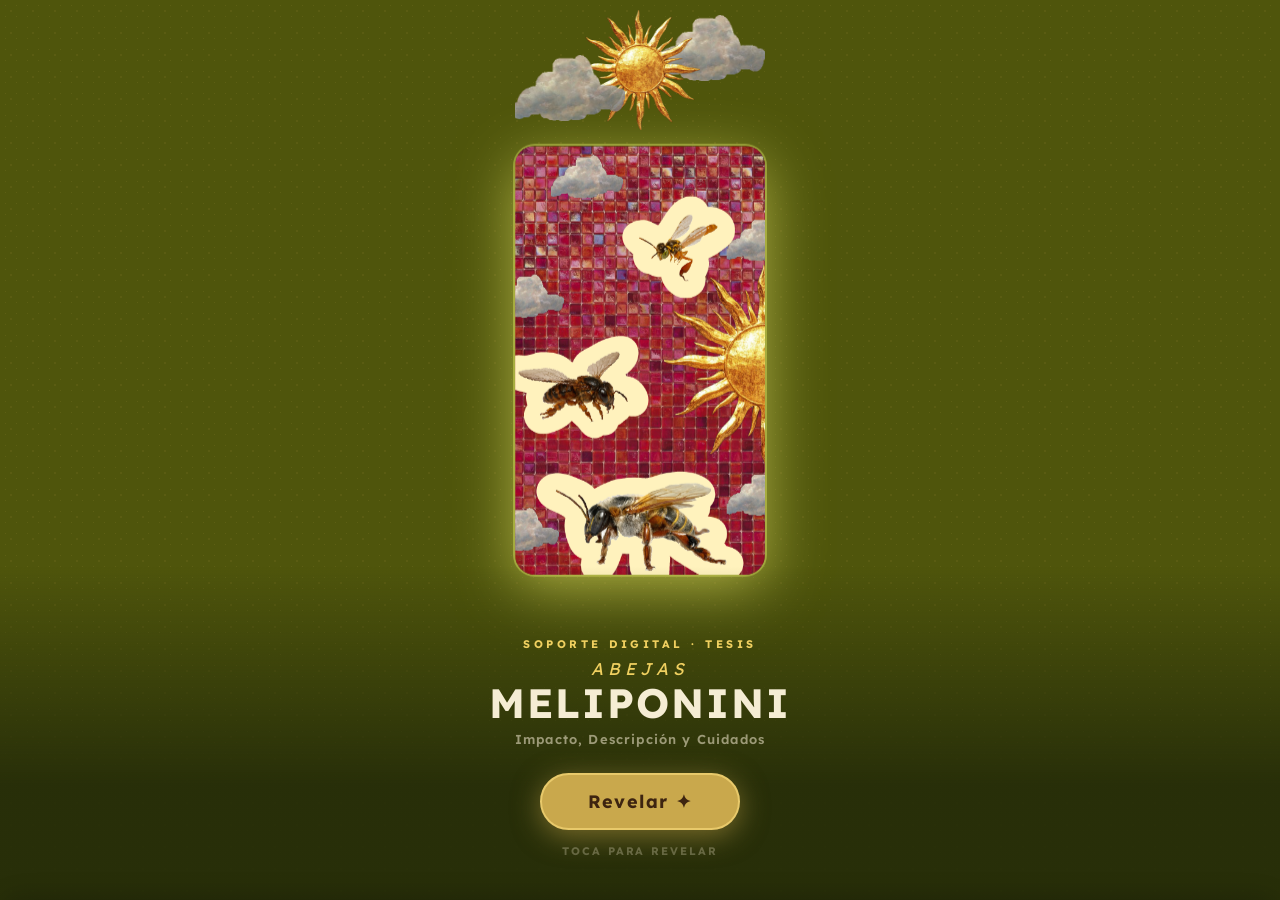
==== commit 81bef9ae: "Sol composition" ====
--- a/index.html
+++ b/index.html
@@ -270,7 +270,7 @@
 .menu-card-arrow { font-size: 15px; color: var(--green-mid); }
 .lock-icon { font-size: 19px; }
 
-/* ── SPLASH TAROT ── */
+/* ── PANTALLA 1 inicio ── */
 #splashScreen {
     background: #4f550c;
     overflow: hidden;
@@ -293,8 +293,8 @@
 .splash-sol {
     position: absolute;
     top: 10px;
-    left: calc(50% - 52px);
-    width: 104px;
+    left: calc(50% - 60px);
+    width: 120px;
     z-index: 10;
     pointer-events: none;
     transform-origin: center;
@@ -308,28 +308,35 @@
 /* Nubes — una a cada lado del sol, parcialmente detrás (z-index 3 < sol z-index 4) */
 .screen-cloud {
     position: absolute;
-    width: 148px;
+    width: 110px;
     pointer-events: none;
     z-index: 3;
     top: 20px;
 }
 .screen-cloud-top {
     /* Nube izquierda: solapa ~45px con el sol */
-    left: calc(50% - 155px);
-    animation: cloudDriftA 8s ease-in-out infinite;
+    top: 55px;
+    left: calc(50% - 125px);
+    opacity: 0.88;
+    filter: blur(0.4px);
+    z-index: 11;
+    animation: cloudDriftA 12s ease-in-out infinite;
 }
 .screen-cloud-bottom {
     /* Nube derecha: solapa ~45px con el sol */
-    left: calc(50% + 7px);
-    animation: cloudDriftB 8s ease-in-out infinite;
+    top: 15px;
+    left: calc(50% + 15px);
+    opacity: 0.92;
+    filter: blur(0.4px);
+    animation: cloudDriftB 12s ease-in-out infinite;
 }
 @keyframes cloudDriftA {
-    0%, 100% { transform: translateX(-14px); }
-    50%       { transform: translateX(14px); }
+    0%, 100% { transform: translateX(0px); }
+    50%       { transform: translateX(10px); }
 }
 @keyframes cloudDriftB {
-    0%, 100% { transform: translateX(14px); }
-    50%       { transform: translateX(-14px); }
+    0%, 100% { transform: translateX(0px); }
+    50%       { transform: translateX(10px); }
 }
 
 /* Área de carta — centrada con flores desbordadas */
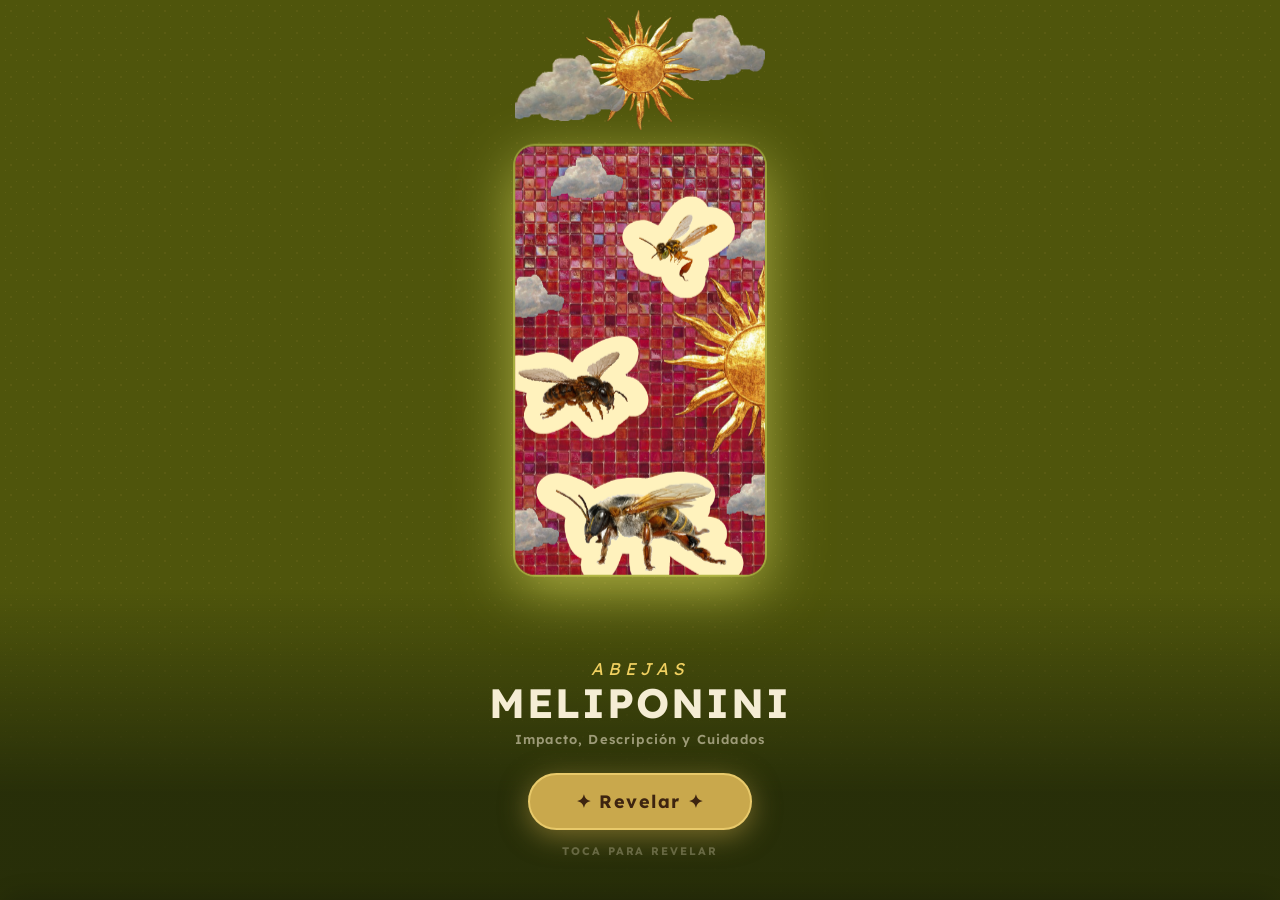
==== commit 97478c79: "Info update" ====
--- a/index.html
+++ b/index.html
@@ -13,7 +13,7 @@
 *, *::before, *::after { box-sizing: border-box; margin: 0; padding: 0; }
 
 :root {
-    --green-dark: #3B6D11;
+    --green-dark: #000000;
     --green-mid:  #639922;
     --yellow:     #EF9F27;
     --red:        #C0392B;
@@ -931,8 +931,11 @@
 }
 .c-circle img {
     position: absolute; inset: 0;
-    width: 100%; height: 100%;
-    object-fit: cover;
+    width: 50%; height: 50%;
+    object-fit: contain;
+    top: 50%;
+    left: 50%;
+    transform: translate(-50%, -50%);
 }
 .c-circle span { position: relative; z-index: 1; }
 .c-name { font-family: 'Lexend', sans-serif; font-size: 22px; font-weight: 700; color: var(--text); margin-bottom: 5px; }
@@ -1267,8 +1270,17 @@
 .desc-card-body { padding: 20px 20px 6px; }
 
 /* Grid de 3 especies */
-.desc-species-grid {
-    display: grid; grid-template-columns: repeat(3,1fr); gap: 10px; margin-bottom: 16px;
+.desc-important-head-ig {
+    font-family: 'Lexend', sans-serif;
+    font-size: 18px;
+    font-weight: 700;
+    padding: 2px 2px 2px; text-align: center;
+}
+.desc-species-grid1 {
+    display: grid; grid-template-columns: repeat(2,1fr); gap: 30px; margin-top: 16px; margin-right: 30px; margin-left: 30px; margin-bottom: 16px;
+}
+.desc-species-grid2 {
+    display: grid; grid-template-columns: repeat(3,1fr); gap: 10px; margin-top: 16px; margin-bottom: 16px;
 }
 .desc-species-item {
     background: rgba(61,36,16,0.07);
@@ -1281,8 +1293,12 @@
     box-shadow: 0 0 0 2px #C9A84C, 0 4px 12px rgba(0,0,0,0.18);
     background: rgba(61,36,16,0.08);
 }
-.desc-species-name {
-    font-size: 11px; font-weight: 700; color: #3D2410; line-height: 1.35;
+.desc-species-name-tribu {
+    font-size: 15px; font-weight: 700; color: #3D2410; line-height: 1.35;
+    font-style: normal;
+}
+.desc-species-name-genero {
+    font-size: 12px; font-weight: 700; color: #3D2410; line-height: 1.35;
     font-style: italic;
 }
 .desc-divider {
@@ -1495,14 +1511,13 @@
 
     <!-- Texto y botón en gradiente inferior -->
     <div class="splash-text-area">
-        <p class="splash-eyebrow">Soporte Digital · Tesis</p>
         <h1 class="splash-title">
             <span class="splash-title-top">ABEJAS</span>
             <span class="splash-title-main">MELIPONINI</span>
         </h1>
         <p class="splash-sub">Impacto, Descripción y Cuidados</p>
         <button class="btn-splash" id="btnRevelar" onclick="revelarCarta()">
-            Revelar ✦
+            ✦ Revelar ✦
         </button>
         <p class="splash-hint">Toca para revelar</p>
     </div>
@@ -1635,7 +1650,7 @@
                     </div>
                     <div class="warn-line">
                         <img class="warn-ico"
-                             src="RecursosGraficos/Recursos%20gr%C3%A1ficos/Flores%2C%20frutites%20y%20otres/Flor%201.png"
+                             src="RecursosGraficos/Recursos%20gr%C3%A1ficos/Flores%2C%20frutites%20y%20otres/Perla.png"
                              alt="">
                         <p>Somos seres vivos muy <strong>ocupados y vitales.</strong>
                            Por favor, <strong>no nos molestes.</strong>
@@ -1902,23 +1917,21 @@
                         <div class="carousel-stage">
                             <div class="c-slide active">
                                 <div class="c-circle" style="background:#e8304a;">
-                                    <img src="img/cultivos/fresas.jpg" alt="Fresas" onerror="this.style.display='none'">
-                                    <span>🍓</span>
+                                    <img src="RecursosGraficos/Recursos%20gr%C3%A1ficos/Flores%2C%20frutites%20y%20otres/Fresa.png" alt="Fresas" onerror="this.style.display='none'">
                                 </div>
                                 <p class="c-name">Fresas</p>
                                 <p class="c-desc">El 70% de las fresas del mundo son polinizadas por abejas</p>
                             </div>
                             <div class="c-slide">
                                 <div class="c-circle" style="background:#5c3d2e;">
-                                    <img src="img/cultivos/cafe.jpg" alt="Café" onerror="this.style.display='none'">
-                                    <span>☕</span>
+                                    <img src="RecursosGraficos/Recursos%20gr%C3%A1ficos/Flores%2C%20frutites%20y%20otres/Café.png" alt="Café" onerror="this.style.display='none'">
                                 </div>
                                 <p class="c-name">Café</p>
                                 <p class="c-desc">Las abejas aumentan la fructificación del café del 60% al 90%</p>
                             </div>
                             <div class="c-slide">
                                 <div class="c-circle" style="background:#3b7a35;">
-                                    <img src="img/cultivos/aguacate.jpg" alt="Aguacate" onerror="this.style.display='none'">
+                                    <img src="RecursosGraficos/Recursos%20gr%C3%A1ficos/Flores%2C%20frutites%20y%20otres/Aguacate.png" alt="Aguacate" onerror="this.style.display='none'">
                                     <span>🥑</span>
                                 </div>
                                 <p class="c-name">Aguacate</p>
@@ -1926,15 +1939,14 @@
                             </div>
                             <div class="c-slide">
                                 <div class="c-circle" style="background:#d4a800;">
-                                    <img src="img/cultivos/banano.jpg" alt="Banano" onerror="this.style.display='none'">
-                                    <span>🍌</span>
+                                    <img src="RecursosGraficos/Recursos%20gr%C3%A1ficos/Flores%2C%20frutites%20y%20otres/Banano.png" alt="Banano" onerror="this.style.display='none'">
                                 </div>
                                 <p class="c-name">Banano</p>
                                 <p class="c-desc">La polinización hace más eficiente su producción</p>
                             </div>
                             <div class="c-slide">
                                 <div class="c-circle" style="background:#e07040;">
-                                    <img src="img/cultivos/durazno.jpg" alt="Durazno" onerror="this.style.display='none'">
+                                    <img src="RecursosGraficos/Recursos%20gr%C3%A1ficos/Flores%2C%20frutites%20y%20otres/Durazno.png" alt="Durazno" onerror="this.style.display='none'">
                                     <span>🍑</span>
                                 </div>
                                 <p class="c-name">Durazno</p>
@@ -1942,7 +1954,7 @@
                             </div>
                             <div class="c-slide">
                                 <div class="c-circle" style="background:#7aaa40;">
-                                    <img src="img/cultivos/pera.jpg" alt="Pera" onerror="this.style.display='none'">
+                                    <img src="RecursosGraficos/Recursos%20gr%C3%A1ficos/Flores%2C%20frutites%20y%20otres/Pera.png" alt="Pera" onerror="this.style.display='none'">
                                     <span>🍐</span>
                                 </div>
                                 <p class="c-name">Pera</p>
@@ -1950,15 +1962,14 @@
                             </div>
                             <div class="c-slide">
                                 <div class="c-circle" style="background:#e07020;">
-                                    <img src="img/cultivos/mango.jpg" alt="Mango" onerror="this.style.display='none'">
-                                    <span>🥭</span>
+                                    <img src="RecursosGraficos/Recursos%20gr%C3%A1ficos/Flores%2C%20frutites%20y%20otres/Mango.png" alt="Mango" onerror="this.style.display='none'">
                                 </div>
                                 <p class="c-name">Mango</p>
                                 <p class="c-desc">La diversidad de abejas aumenta su calidad en un 60%</p>
                             </div>
                             <div class="c-slide">
                                 <div class="c-circle" style="background:#b89060;">
-                                    <img src="img/cultivos/macadamia.jpg" alt="Macadamia" onerror="this.style.display='none'">
+                                    <img src="RecursosGraficos/Recursos%20gr%C3%A1ficos/Flores%2C%20frutites%20y%20otres/Macadamia.png" alt="Macadamia" onerror="this.style.display='none'">
                                     <span>🌰</span>
                                 </div>
                                 <p class="c-name">Macadamia</p>
@@ -1966,8 +1977,7 @@
                             </div>
                             <div class="c-slide">
                                 <div class="c-circle" style="background:#c04070;">
-                                    <img src="img/cultivos/pomarrosa.jpg" alt="Pomarrosa" onerror="this.style.display='none'">
-                                    <span>🌸</span>
+                                    <img src="RecursosGraficos/Recursos%20gr%C3%A1ficos/Flores%2C%20frutites%20y%20otres/Pomarroso.png" alt="Pomarrosa" onerror="this.style.display='none'">
                                 </div>
                                 <p class="c-name">Pomarrosa</p>
                                 <p class="c-desc">Uno de los cultivos favoritos de los Meliponinos</p>
@@ -2080,25 +2090,20 @@
                 <!-- Cuerpo -->
                 <div class="desc-card-body">
 
-                    <!-- Grid de las 3 especies nativas -->
-                    <div class="desc-species-grid">
+                    <!-- Grid de Tribu Apidae y Tribu Meliponini -->
+                    <div class="desc-important-head-ig"> Familia Apidae </div>
+                    <div class="desc-species-grid1">
                         <div class="desc-species-item">
                             <img class="desc-species-img"
-                                 src="RecursosGraficos/Recursos%20gr%C3%A1ficos/Tetragonisca%20angustula.png"
-                                 alt="Tetragonisca angustula">
-                            <p class="desc-species-name">Género<br>Tetragonisca</p>
+                                 src="RecursosGraficos/Recursos%20gr%C3%A1ficos/Tribu%20Apini.png"
+                                 alt="😳">
+                            <p class="desc-species-name-tribu">Tribu<br>Apini</p>
                         </div>
                         <div class="desc-species-item">
                             <img class="desc-species-img"
-                                 src="RecursosGraficos/Recursos%20gr%C3%A1ficos/Scaptotrigona%20pectoralis.png"
-                                 alt="Scaptotrigona pectoralis">
-                            <p class="desc-species-name">Género<br>Scaptotrigona</p>
-                        </div>
-                        <div class="desc-species-item">
-                            <img class="desc-species-img"
-                                 src="RecursosGraficos/Recursos%20gr%C3%A1ficos/Melipona%20beechii.png"
-                                 alt="Melipona beechii">
-                            <p class="desc-species-name">Género<br>Melipona</p>
+                                 src="RecursosGraficos/Recursos%20gr%C3%A1ficos/Tribu%20Meliponini.png"
+                                 alt="😳">
+                            <p class="desc-species-name-tribu">Tribu<br>Meliponini</p>
                         </div>
                     </div>
 
@@ -2129,6 +2134,26 @@
                         Los pueblos indígenas de América han trabajado con abejas meliponini
                         durante miles de años en una práctica conocida como
                         <strong>"meliponicultura".</strong>
+                    <div class="desc-species-grid2">
+                        <div class="desc-species-item">
+                            <img class="desc-species-img"
+                                 src="RecursosGraficos/Recursos%20gr%C3%A1ficos/Tetragonisca%20angustula.png"
+                                 alt="Tetragonisca angustula">
+                            <p class="desc-species-name-genero">Género<br>Tetragonisca</p>
+                        </div>
+                        <div class="desc-species-item">
+                            <img class="desc-species-img"
+                                 src="RecursosGraficos/Recursos%20gr%C3%A1ficos/Scaptotrigona%20pectoralis.png"
+                                 alt="Scaptotrigona pectoralis">
+                            <p class="desc-species-name-genero">Género<br>Scaptotrigona</p>
+                        </div>
+                        <div class="desc-species-item">
+                            <img class="desc-species-img"
+                                 src="RecursosGraficos/Recursos%20gr%C3%A1ficos/Melipona%20beechii.png"
+                                 alt="Melipona beechii">
+                            <p class="desc-species-name-genero">Género<br>Melipona</p>
+                        </div>
+                    </div>
                     </p>
                     <p class="desc-note">Continuemos esta aventura</p>
 
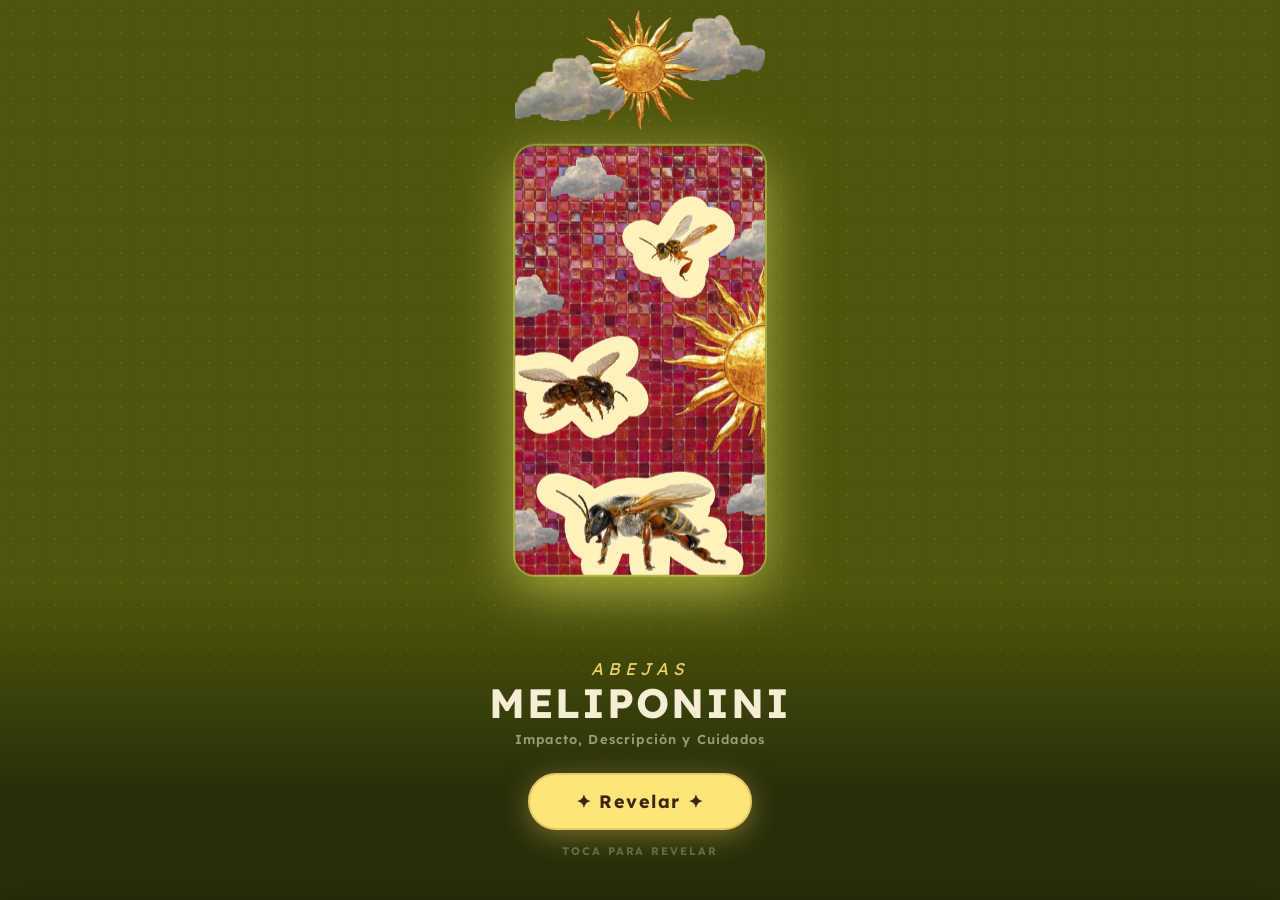
==== commit 8605b2f2: "Botones/imgs" ====
--- a/index.html
+++ b/index.html
@@ -13,7 +13,7 @@
 *, *::before, *::after { box-sizing: border-box; margin: 0; padding: 0; }
 
 :root {
-    --green-dark: #000000;
+    --green-dark: #131f0085;
     --green-mid:  #639922;
     --yellow:     #EF9F27;
     --red:        #C0392B;
@@ -161,9 +161,9 @@
     transition: transform 0.14s;
 }
 .btn:active { transform: scale(0.97); }
-.btn-yellow  { background: #C9A84C; color: #3d101f; border: 2px solid #E8C96A; box-shadow: 0 4px 16px rgba(201,168,76,0.45); }
-.btn-green   { background: #C9A84C; color: #3D2410; border: 2px solid #E8C96A; box-shadow: 0 4px 16px rgba(201,168,76,0.45); }
-.btn-outline { background: #C9A84C; color: #3D2410; border: 2px solid #E8C96A; box-shadow: 0 4px 16px rgba(201,168,76,0.45); }
+.btn-yellow  { background: #fde578; color: #3d101f; border: 2px solid #E8C96A; box-shadow: 0 4px 16px rgba(201,168,76,0.45); }
+.btn-green   { background: #fde578; color: #3D2410; border: 2px solid #E8C96A; box-shadow: 0 4px 16px rgba(201,168,76,0.45); }
+.btn-outline { background: #fde578; color: #3D2410; border: 2px solid #E8C96A; box-shadow: 0 4px 16px rgba(201,168,76,0.45); }
 
 .progress-only, .free-only { display: none; }
 body.mode-progress .progress-only { display: flex; }
@@ -280,7 +280,7 @@
 .splash-mosaic {
     position: absolute; inset: 0;
     background-image:
-        radial-gradient(circle, #C9A84C 1.2px, transparent 1.2px),
+        radial-gradient(circle, #fde578 1.2px, transparent 1.2px),
         radial-gradient(circle, #E8C96A 0.8px, transparent 0.8px);
     background-size: 22px 22px, 11px 11px;
     background-position: 0 0, 11px 11px;
@@ -459,7 +459,7 @@
     letter-spacing: 0.09em;
 }
 .btn-splash {
-    background: #C9A84C;
+    background: #fde578;
     color: #3D2410;
     padding: 15px 46px;
     border-radius: 50px;
@@ -563,10 +563,10 @@
     content: '';
     flex: 1;
     height: 1px;
-    background: linear-gradient(to right, transparent, #C9A84C);
+    background: linear-gradient(to right, transparent, #fde578);
 }
 .welcome-numeral::after {
-    background: linear-gradient(to left, transparent, #C9A84C);
+    background: linear-gradient(to left, transparent, #fde578);
 }
 
 .welcome-card-body h2 {
@@ -593,7 +593,7 @@
 /* Separador dorado */
 .welcome-divider {
     height: 1px;
-    background: linear-gradient(to right, transparent, #C9A84C, transparent);
+    background: linear-gradient(to right, transparent, #fde578, transparent);
     margin: 18px 0;
 }
 
@@ -615,8 +615,9 @@
     border-top: 1px solid rgba(201,168,76,0.22);
     text-align: center;
 }
+/* Botón vamos a curiosear 1*/
 .btn-welcome {
-    background: #C9A84C;
+    background: #fde578;
     color: #3D2410;
     padding: 15px 46px;
     border-radius: 50px;
@@ -653,7 +654,7 @@
 .warn-tarot-card {
     background: #F5EDD4;
     border-radius: 22px;
-    border: 2px solid #C9A84C;
+    border: 2px solid #fde578;
     box-shadow:
         0 20px 60px rgba(0,0,0,0.52),
         0 0 0 1px rgba(232,201,106,0.25),
@@ -705,9 +706,9 @@
     gap: 10px;
 }
 .warn-numeral::before { content: ''; flex: 1; height: 1px;
-    background: linear-gradient(to right, transparent, #C9A84C); }
+    background: linear-gradient(to right, transparent, #fde578); }
 .warn-numeral::after  { content: ''; flex: 1; height: 1px;
-    background: linear-gradient(to left, transparent, #C9A84C); }
+    background: linear-gradient(to left, transparent, #fde578); }
 
 /* Cuerpo: tres puntos de advertencia */
 .warn-body { padding: 14px 24px 6px; }
@@ -743,8 +744,9 @@
     border-top: 1px solid rgba(201,168,76,0.22);
     text-align: center;
 }
+/*Botón ¡Entendido vamos a explorar!*/
 .btn-warn {
-    background: #ffcb3c;
+    background: #fde578;
     color: #3D2410;
     padding: 15px 46px;
     border-radius: 50px;
@@ -795,7 +797,7 @@
 /* Carta tarot: crema + borde dorado */
 .mode-tarot-card {
     background: #F5EDD4;
-    border: 2.5px solid #C9A84C;
+    border: 2.5px solid #fde578;
     border-radius: 22px;
     overflow: hidden;
     box-shadow: 0 12px 48px rgba(0,0,0,0.55), 0 0 0 1px rgba(232,201,106,0.18);
@@ -803,7 +805,7 @@
 
 /* Cabecera dorada */
 .mode-card-header {
-    background: linear-gradient(160deg, #C9A84C 0%, #E8C96A 45%, #B8922E 100%);
+    background: linear-gradient(160deg, #db9a38 0%, #fde578 45%, #db9a38 100%);
     padding: 18px 20px 14px;
     text-align: center;
     border-bottom: 1.5px solid rgba(61,36,16,0.15);
@@ -836,7 +838,7 @@
 /* Orb de revelar */
 .mode-orb-single {
     width: 108px; height: 108px;
-    background: linear-gradient(135deg, #C9A84C, #E8C96A, #B8922E);
+    background: linear-gradient(135deg, #db9a38 0%, #fde578 45%, #db9a38 100%);
     border-radius: 50%;
     border: 3px solid rgba(61,36,16,0.18);
     display: flex; flex-direction: column;
@@ -873,7 +875,7 @@
 }
 .mode-option-card {
     flex: 1;
-    background: linear-gradient(160deg, #C9A84C 0%, #E8C96A 50%, #B8922E 100%);
+    background: linear-gradient(160deg, #db9a38 0%, #fde578 45%, #db9a38 100%);
     border: 2px solid rgba(61,36,16,0.18);
     border-radius: 16px;
     padding: 16px 10px;
@@ -1012,7 +1014,7 @@
 .impacto-tarot-card {
     background: #F5EDD4;
     border-radius: 22px;
-    border: 2px solid #C9A84C;
+    border: 2px solid #fde578;
     box-shadow:
         0 20px 60px rgba(0,0,0,0.52),
         0 0 0 1px rgba(232,201,106,0.25),
@@ -1023,7 +1025,7 @@
 
 /* Cabecera dorada con numeral */
 .impacto-card-header {
-    background: linear-gradient(135deg, #B8932A 0%, #E8C96A 50%, #B8932A 100%);
+    background: linear-gradient(135deg, #db9a38 0%, #fde578 45%, #db9a38 100%);
     padding: 20px 24px 16px;
     text-align: center;
 }
@@ -1083,7 +1085,7 @@
 /* Separador dorado interno */
 .impacto-divider {
     height: 1px;
-    background: linear-gradient(to right, transparent, #C9A84C, transparent);
+    background: linear-gradient(to right, transparent, #fde578, transparent);
     margin: 16px 0;
 }
 
@@ -1100,7 +1102,7 @@
     border: 1px solid rgba(201,168,76,0.35); box-shadow: none;
 }
 #impactoScreen .c-dot { background: rgba(201,168,76,0.32); }
-#impactoScreen .c-dot.active { background: #C9A84C; transform: scale(1.5); }
+#impactoScreen .c-dot.active { background: #fde578; transform: scale(1.5); }
 
 /* Texto de sección */
 .impacto-section-label {
@@ -1112,7 +1114,7 @@
     width: 90px; height: 90px;
     border-radius: 50%; object-fit: cover; display: block;
     margin: 0 auto 14px;
-    box-shadow: 0 0 0 3px #C9A84C, 0 6px 20px rgba(0,0,0,0.18);
+    box-shadow: 0 0 0 3px #fde578, 0 6px 20px rgba(0,0,0,0.18);
 }
 .impacto-body-text {
     font-family: 'Lexend', sans-serif;
@@ -1133,7 +1135,7 @@
     display: flex; flex-direction: column; gap: 10px;
 }
 .impacto-card-footer .btn-green {
-    background: #C9A84C; color: #3D2410;
+    background: #fde578; color: #3D2410;
     border: 2px solid #E8C96A;
     box-shadow: 0 6px 24px rgba(201,168,76,0.45);
     font-family: 'Lexend', sans-serif; font-weight: 700; letter-spacing: 0.05em;
@@ -1204,7 +1206,7 @@
 
 /* Banner completado en carta dorada */
 #completedScreen .completed-banner {
-    background: linear-gradient(135deg, #B8932A 0%, #E8C96A 50%, #B8932A 100%);
+    background: linear-gradient(135deg, #db9a38 0%, #fde578 45%, #db9a38 100%);
     border: 2px solid rgba(61,36,16,0.18);
     box-shadow: 0 8px 32px rgba(201,168,76,0.45);
 }
@@ -1218,7 +1220,7 @@
 #completedScreen .body-text { color: rgba(245,237,212,0.75); }
 #completedScreen .body-text strong { color: #F0D060; }
 #completedScreen .btn-yellow {
-    background: #C9A84C; color: #3D2410;
+    background: #fde578; color: #3D2410;
     border: 2px solid #E8C96A;
     box-shadow: 0 6px 24px rgba(201,168,76,0.45);
 }
@@ -1245,13 +1247,13 @@
 }
 .desc-tarot-card {
     background: #F5EDD4; border-radius: 22px;
-    border: 2px solid #C9A84C;
+    border: 2px solid #fde578;
     box-shadow: 0 20px 60px rgba(0,0,0,0.52), 0 0 0 1px rgba(232,201,106,0.25),
                 inset 0 1px 0 rgba(255,255,255,0.55);
     overflow: hidden; position: relative; z-index: 2;
 }
 .desc-card-header {
-    background: linear-gradient(135deg, #B8932A 0%, #E8C96A 50%, #B8932A 100%);
+    background: linear-gradient(135deg, #db9a38 0%, #fde578 45%, #db9a38 100% 100%);
     padding: 20px 24px 16px; text-align: center;
 }
 .desc-numeral {
@@ -1283,15 +1285,21 @@
     display: grid; grid-template-columns: repeat(3,1fr); gap: 10px; margin-top: 16px; margin-bottom: 16px;
 }
 .desc-species-item {
-    background: rgba(61,36,16,0.07);
+    background: rgba(255, 222, 114, 0.842);
     border-radius: 14px; padding: 10px 6px; text-align: center;
-    border: 1px solid rgba(201,168,76,0.22);
-}
-.desc-species-img {
-    width: 58px; height: 58px; border-radius: 50%; object-fit: cover;
+    border: none;
+}
+.desc-species-img-tribu {
+    width: 75px; height: 75px; border-radius: 0; object-fit: contain;
     display: block; margin: 0 auto 7px;
-    box-shadow: 0 0 0 2px #C9A84C, 0 4px 12px rgba(0,0,0,0.18);
-    background: rgba(61,36,16,0.08);
+    box-shadow: none;
+    background: transparent;
+}
+.desc-species-img-genero {
+    width: 65px; height: 65px; border-radius: 0; object-fit: contain;
+    display: block; margin: 0 auto 7px;
+    box-shadow: none;
+    background: transparent;
 }
 .desc-species-name-tribu {
     font-size: 15px; font-weight: 700; color: #3D2410; line-height: 1.35;
@@ -1303,7 +1311,7 @@
 }
 .desc-divider {
     height: 1px;
-    background: linear-gradient(to right, transparent, #C9A84C, transparent);
+    background: linear-gradient(to right, transparent, #fde578, transparent);
     margin: 14px 0 16px;
 }
 .desc-body-text {
@@ -1320,7 +1328,7 @@
     display: flex; flex-direction: column; gap: 10px;
 }
 .desc-card-footer .btn-green {
-    background: #C9A84C; color: #3D2410;
+    background: #fde578; color: #3D2410;
     border: 2px solid #E8C96A;
     box-shadow: 0 6px 24px rgba(201,168,76,0.45);
     font-weight: 700; letter-spacing: 0.05em;
@@ -1349,13 +1357,13 @@
 }
 .cuid-tarot-card {
     background: #F5EDD4; border-radius: 22px;
-    border: 2px solid #C9A84C;
+    border: 2px solid #fde578;
     box-shadow: 0 20px 60px rgba(0,0,0,0.52), 0 0 0 1px rgba(232,201,106,0.25),
                 inset 0 1px 0 rgba(255,255,255,0.55);
     overflow: hidden; position: relative; z-index: 2;
 }
 .cuid-card-header {
-    background: linear-gradient(135deg, #B8932A 0%, #E8C96A 50%, #B8932A 100%);
+    background: linear-gradient(135deg, #db9a38 0%, #fde578 45%, #db9a38 100%);
     padding: 20px 24px 16px; text-align: center;
 }
 .cuid-numeral {
@@ -1378,7 +1386,7 @@
 .cuid-body-text strong { color: #3D2410; font-weight: 800; }
 .cuid-divider {
     height: 1px;
-    background: linear-gradient(to right, transparent, #C9A84C, transparent);
+    background: linear-gradient(to right, transparent, #fde578, transparent);
     margin: 14px 0 16px;
 }
 .cuid-section-label {
@@ -1399,7 +1407,7 @@
     border: 1px solid rgba(201,168,76,0.35); box-shadow: none;
 }
 #cuidadosScreen .c-dot { background: rgba(201,168,76,0.32); }
-#cuidadosScreen .c-dot.active { background: #C9A84C; transform: scale(1.5); }
+#cuidadosScreen .c-dot.active { background: #fde578; transform: scale(1.5); }
 
 .cuid-card-footer {
     padding: 16px 20px 24px;
@@ -1407,7 +1415,7 @@
     display: flex; flex-direction: column; gap: 10px;
 }
 .cuid-card-footer .btn-green {
-    background: #C9A84C; color: #3D2410;
+    background: #fde578; color: #3D2410;
     border: 2px solid #E8C96A;
     box-shadow: 0 6px 24px rgba(201,168,76,0.45);
     font-weight: 700; letter-spacing: 0.05em;
@@ -1931,8 +1939,7 @@
                             </div>
                             <div class="c-slide">
                                 <div class="c-circle" style="background:#3b7a35;">
-                                    <img src="RecursosGraficos/Recursos%20gr%C3%A1ficos/Flores%2C%20frutites%20y%20otres/Aguacate.png" alt="Aguacate" onerror="this.style.display='none'">
-                                    <span>🥑</span>
+                                    <img src="RecursosGraficos/Recursos%20gr%C3%A1ficos/Flores%2C%20frutites%20y%20otres/Aguacate.png" alt="🥑" onerror="this.style.display='none'">
                                 </div>
                                 <p class="c-name">Aguacate</p>
                                 <p class="c-desc">Las abejas mejoran la producción de aguacate en un 96%</p>
@@ -1946,16 +1953,14 @@
                             </div>
                             <div class="c-slide">
                                 <div class="c-circle" style="background:#e07040;">
-                                    <img src="RecursosGraficos/Recursos%20gr%C3%A1ficos/Flores%2C%20frutites%20y%20otres/Durazno.png" alt="Durazno" onerror="this.style.display='none'">
-                                    <span>🍑</span>
+                                    <img src="RecursosGraficos/Recursos%20gr%C3%A1ficos/Flores%2C%20frutites%20y%20otres/Durazno.png" alt="🍑" onerror="this.style.display='none'">
                                 </div>
                                 <p class="c-name">Durazno</p>
                                 <p class="c-desc">La incidencia de Meliponinos aumenta su calidad notablemente</p>
                             </div>
                             <div class="c-slide">
                                 <div class="c-circle" style="background:#7aaa40;">
-                                    <img src="RecursosGraficos/Recursos%20gr%C3%A1ficos/Flores%2C%20frutites%20y%20otres/Pera.png" alt="Pera" onerror="this.style.display='none'">
-                                    <span>🍐</span>
+                                    <img src="RecursosGraficos/Recursos%20gr%C3%A1ficos/Flores%2C%20frutites%20y%20otres/Pera.png" alt="🍐" onerror="this.style.display='none'">
                                 </div>
                                 <p class="c-name">Pera</p>
                                 <p class="c-desc">Más del 65% de estos cultivos los polinizan Meliponinos</p>
@@ -1969,8 +1974,7 @@
                             </div>
                             <div class="c-slide">
                                 <div class="c-circle" style="background:#b89060;">
-                                    <img src="RecursosGraficos/Recursos%20gr%C3%A1ficos/Flores%2C%20frutites%20y%20otres/Macadamia.png" alt="Macadamia" onerror="this.style.display='none'">
-                                    <span>🌰</span>
+                                    <img src="RecursosGraficos/Recursos%20gr%C3%A1ficos/Flores%2C%20frutites%20y%20otres/Macadamia.png" alt="🌰" onerror="this.style.display='none'">
                                 </div>
                                 <p class="c-name">Macadamia</p>
                                 <p class="c-desc">Las abejas son sus principales polinizadoras naturales</p>
@@ -2094,14 +2098,14 @@
                     <div class="desc-important-head-ig"> Familia Apidae </div>
                     <div class="desc-species-grid1">
                         <div class="desc-species-item">
-                            <img class="desc-species-img"
-                                 src="RecursosGraficos/Recursos%20gr%C3%A1ficos/Tribu%20Apini.png"
+                            <img class="desc-species-img-tribu"
+                                 src="RecursosGraficos/Recursos%20gr%C3%A1ficos/Flores%2C%20frutites%20y%20otres/Tribu%20Apini.png"
                                  alt="😳">
                             <p class="desc-species-name-tribu">Tribu<br>Apini</p>
                         </div>
                         <div class="desc-species-item">
-                            <img class="desc-species-img"
-                                 src="RecursosGraficos/Recursos%20gr%C3%A1ficos/Tribu%20Meliponini.png"
+                            <img class="desc-species-img-tribu"
+                                 src="RecursosGraficos/Recursos%20gr%C3%A1ficos/Flores%2C%20frutites%20y%20otres/Tribu%20Meliponini.png"
                                  alt="😳">
                             <p class="desc-species-name-tribu">Tribu<br>Meliponini</p>
                         </div>
@@ -2136,19 +2140,19 @@
                         <strong>"meliponicultura".</strong>
                     <div class="desc-species-grid2">
                         <div class="desc-species-item">
-                            <img class="desc-species-img"
+                            <img class="desc-species-img-genero"
                                  src="RecursosGraficos/Recursos%20gr%C3%A1ficos/Tetragonisca%20angustula.png"
                                  alt="Tetragonisca angustula">
                             <p class="desc-species-name-genero">Género<br>Tetragonisca</p>
                         </div>
                         <div class="desc-species-item">
-                            <img class="desc-species-img"
+                            <img class="desc-species-img-genero"
                                  src="RecursosGraficos/Recursos%20gr%C3%A1ficos/Scaptotrigona%20pectoralis.png"
                                  alt="Scaptotrigona pectoralis">
                             <p class="desc-species-name-genero">Género<br>Scaptotrigona</p>
                         </div>
                         <div class="desc-species-item">
-                            <img class="desc-species-img"
+                            <img class="desc-species-img-genero"
                                  src="RecursosGraficos/Recursos%20gr%C3%A1ficos/Melipona%20beechii.png"
                                  alt="Melipona beechii">
                             <p class="desc-species-name-genero">Género<br>Melipona</p>
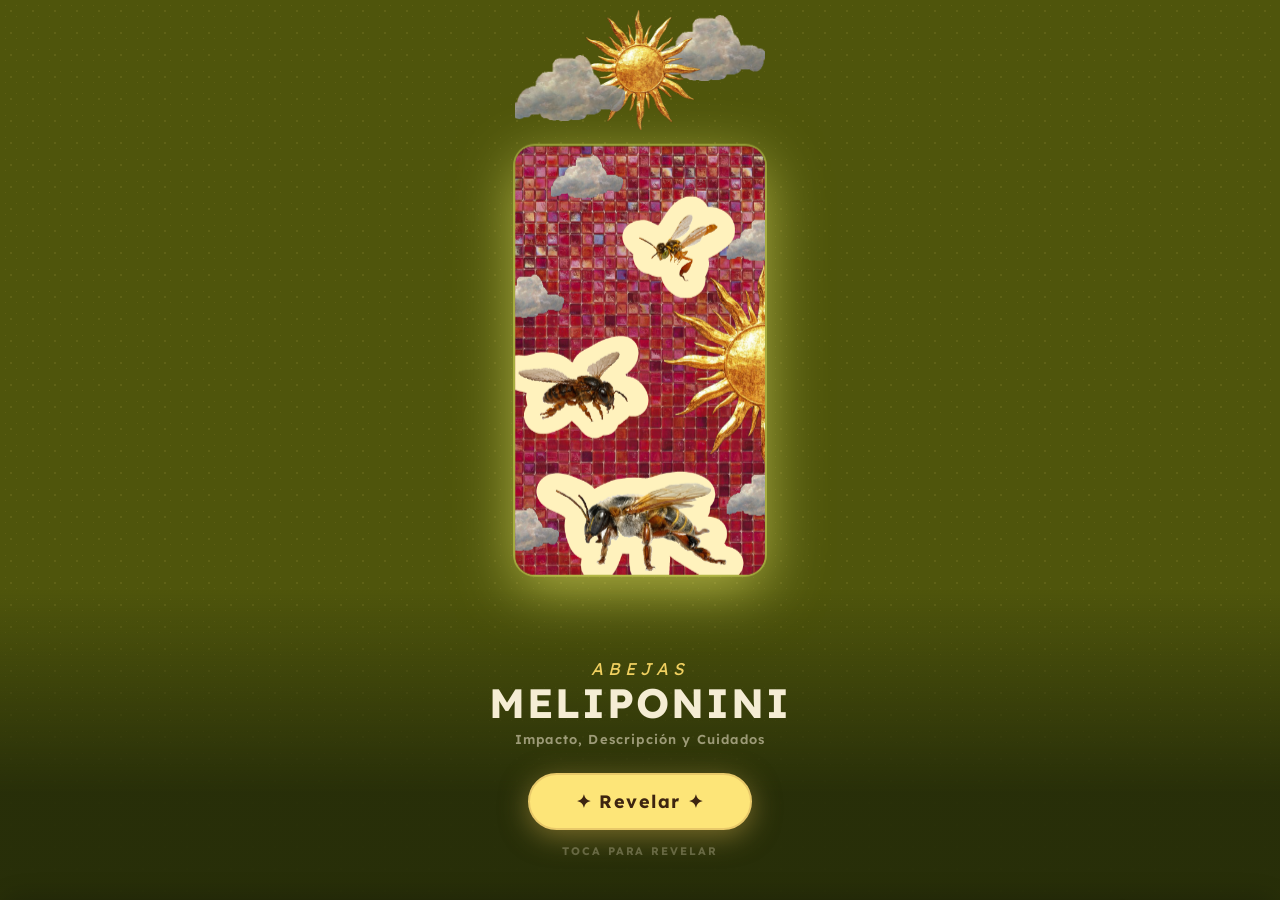
==== commit 804c6030: "Color / Icons / Info Update" ====
--- a/index.html
+++ b/index.html
@@ -13,7 +13,7 @@
 *, *::before, *::after { box-sizing: border-box; margin: 0; padding: 0; }
 
 :root {
-    --green-dark: #131f0085;
+    --green-dark: #070c00;
     --green-mid:  #639922;
     --yellow:     #EF9F27;
     --red:        #C0392B;
@@ -36,7 +36,7 @@
     color: var(--text);
 }
 
-/* ── SCREEN SYSTEM ── */
+/* Sistema de pantallas */
 #app {
     position: fixed;
     inset: 0;
@@ -59,7 +59,7 @@
     pointer-events: auto;
 }
 
-/* ── SCROLLABLE CONTENT AREA ── */
+/* Area de contenido scroleable */
 .s-scroll {
     flex: 1;
     min-height: 0;
@@ -69,7 +69,7 @@
 }
 .s-scroll::-webkit-scrollbar { display: none; }
 
-/* ── TOPBAR ── */
+/* Sección superior */
 .topbar {
     display: flex;
     align-items: center;
@@ -96,7 +96,7 @@
     flex-shrink: 0;
 }
 
-/* ── BADGE ── */
+/* ícono principal */
 .badge {
     display: inline-flex;
     align-items: center;
@@ -112,7 +112,7 @@
 .badge-yellow { background: var(--yellow); color: var(--text); }
 .badge-red    { background: var(--red); }
 
-/* ── CARDS ── */
+/* Cards */
 .card {
     background: var(--white);
     border-radius: var(--r);
@@ -130,17 +130,17 @@
 .card-dark p { color: rgba(255,255,255,0.9); }
 .card-dark strong { color: #F0D060; }
 
-/* ── TYPOGRAPHY ── */
+/* Tipografía */
 .body-text {
     font-size: 16px;
-    line-height: 1.65;
+    line-height: 1.55;
     color: var(--text-soft);
     margin-bottom: 10px;
 }
 .body-text:last-child { margin-bottom: 0; }
 .body-text strong { color: var(--text); }
 
-/* ── BUTTONS ── */
+/* Botones */
 /* Prevents accidental text selection on tap (mobile fix) */
 button { -webkit-user-select: none; user-select: none; touch-action: manipulation; }
 
@@ -205,7 +205,6 @@
     width: 30px; height: 30px;
     object-fit: contain;
     filter: drop-shadow(0 1px 2px rgba(0,0,0,0.4));
-    font-size: 24px;
     background: transparent;
     transition: transform 0.35s cubic-bezier(0.34,1.56,0.64,1),
                 background 0.28s, box-shadow 0.28s;
@@ -219,14 +218,14 @@
     letter-spacing: 0.02em;
 }
 .nav-item.active .nav-icon {
-    background: var(--yellow);
+    background: #d6e78c;
     transform: translateY(-20px);
-    box-shadow: 0 6px 20px rgba(239,159,39,0.55);
-}
-.nav-item.active .nav-label { color: #F0D060; }
+    box-shadow: 0 6px 20px rgba(249, 255, 216, 0.596);
+}
+.nav-item.active .nav-label { color: #e3ffa1; }
 .nav-item.locked-nav { opacity: 0.35; pointer-events: none; }
 
-/* ── MENU CARDS (hub screens) ── */
+/* Menú cartas (hub screens) */
 .menu-card {
     background: var(--white);
     border-radius: var(--r);
@@ -267,10 +266,27 @@
     margin-bottom: 3px;
 }
 .menu-card-text p { font-size: 13px; color: var(--text-soft); line-height: 1.4; }
-.menu-card-arrow { font-size: 15px; color: var(--green-mid); }
-.lock-icon { font-size: 19px; }
-
-/* ── PANTALLA 1 inicio ── */
+.menu-card-arrow 
+{
+    height: 15px; width: 15px
+}
+.menu-card-arrow img 
+{
+    height: 100%; width: 100%; 
+    object-fit: contain;
+    display: block;
+}
+.lock-icon { 
+    height: 15px; width: 15px
+}
+
+.lock-icon img{ 
+    height: 100%; width: 100%; 
+    object-fit: contain;
+    display: block;
+}
+
+/* PANTALLA 1 inicio */
 #splashScreen {
     background: #4f550c;
     overflow: hidden;
@@ -289,7 +305,7 @@
     z-index: 0;
 }
 
-/* Sol ambiente — gira continuamente, centrado en la parte superior */
+/* Sol central — gira continuamente, centrado en la parte superior */
 .splash-sol {
     position: absolute;
     top: 10px;
@@ -305,7 +321,7 @@
     to   { transform: rotate(360deg); }
 }
 
-/* Nubes — una a cada lado del sol, parcialmente detrás (z-index 3 < sol z-index 4) */
+/* Nubes — una a cada lado del sol, una detrás y otra adelante (z-index 3 < sol z-index 4 < z-index 11) */
 .screen-cloud {
     position: absolute;
     width: 110px;
@@ -314,7 +330,7 @@
     top: 20px;
 }
 .screen-cloud-top {
-    /* Nube izquierda: solapa ~45px con el sol */
+    /* Nube izquierda delante del sol */
     top: 55px;
     left: calc(50% - 125px);
     opacity: 0.88;
@@ -323,7 +339,7 @@
     animation: cloudDriftA 12s ease-in-out infinite;
 }
 .screen-cloud-bottom {
-    /* Nube derecha: solapa ~45px con el sol */
+    /* Nube derecha detrás */
     top: 15px;
     left: calc(50% + 15px);
     opacity: 0.92;
@@ -339,7 +355,7 @@
     50%       { transform: translateX(10px); }
 }
 
-/* Área de carta — centrada con flores desbordadas */
+/* Área de Carta — centrada con flores desbordadas */
 .splash-card-area {
     position: absolute;
     top: 40%;
@@ -371,7 +387,7 @@
     transform: rotateY(180deg);
 }
 
-/* Cara delantera y trasera del la tarjeta tarot que gira */
+/* Cara delantera y trasera del la carta que gira */
 .splash-card-front,
 .splash-card-back {
     position: absolute; inset: 0;
@@ -488,7 +504,7 @@
 }
 
 /* ── Pantalla 2 ¡Bienvenido! ── */
-#welcomeScreen { background: #bd4c00; }
+#welcomeScreen { background: #91082a; }
 #welcomeScreen .s-scroll { position: relative; z-index: 2; }
 
 /* Carta taror inicial contenedora — anima desde abajo al entrar */
@@ -911,6 +927,15 @@
     margin-bottom: 12px;
     box-shadow: 0 4px 16px rgba(0,0,0,0.06);
 }
+
+.carouselslay-wrap {
+    border-radius: var(--r);
+    padding: 0px;
+    margin-bottom: 20px;
+    box-shadow: none;
+    width: calc(100% + 60px);
+    margin-left: -30px;
+}
 .carousel-stage { position: relative; height: 192px; }
 .c-slide {
     position: absolute; inset: 0;
@@ -920,10 +945,44 @@
     transition: opacity 0.3s, transform 0.3s;
     pointer-events: none;
 }
+.c-slide-three {
+    position: absolute; inset: 0;
+    display: flex;
+    align-items: center; justify-content: center;
+    opacity: 0; transform: scale(0.95);
+    transition: opacity 0.3s, transform 0.3s;
+    pointer-events: none;
+}
 .c-slide.active { opacity: 1; transform: scale(1); pointer-events: auto; }
+.c-slide-three.active { opacity: 1; transform: scale(1); pointer-events: auto; }
 .c-circle {
     width: 78px; height: 78px;
-    border-radius: 50%;
+    border-radius: 0;
+    display: flex; align-items: center; justify-content: center;
+    font-size: 36px;
+    overflow: hidden;
+    margin-top: 40px;
+    margin-bottom: 10px;
+    position: relative;
+    flex-shrink: 0;
+}
+.c-slide-especies {
+    display: flex;
+    justify-content: center;
+    gap: 16px;
+    width: 100%;
+}
+.c-slide-especies-item {
+    flex: 1;
+    max-width: 100px;
+    display: flex;
+    flex-direction: column;
+    align-items: center;
+    text-align: center;
+}
+.c-circle-flores {
+    width: 95px; height: 95px;
+    border-radius: 0;
     display: flex; align-items: center; justify-content: center;
     font-size: 36px;
     overflow: hidden;
@@ -931,9 +990,27 @@
     position: relative;
     flex-shrink: 0;
 }
+.c-circle-especies {
+    width: 55px; height: 55px;
+    border-radius: 0;
+    display: flex; align-items: center; justify-content: center;
+    font-size: 20px;
+    overflow: hidden;
+    margin-bottom: 10px;
+    position: relative;
+    flex-shrink: 0;
+}
 .c-circle img {
     position: absolute; inset: 0;
-    width: 50%; height: 50%;
+    width: 85%; height: 85%;
+    object-fit: contain;
+    top: 50%;
+    left: 50%;
+    transform: translate(-50%, -50%);
+}
+.c-circle-flores img {
+    position: absolute; inset: 0;
+    width: 100%; height: 100%;
     object-fit: contain;
     top: 50%;
     left: 50%;
@@ -949,10 +1026,11 @@
 .c-btn {
     width: 30px; height: 30px;
     border-radius: 50%;
-    border: 2px solid var(--green-dark);
-    background: transparent;
-    color: var(--green-dark);
+    border: 2px solid #3D2410;
+    background: #3D2410;
+    color: var(--cream-dark);
     font-size: 20px;
+    margin-top: 10px;
     display: flex; align-items: center; justify-content: center;
     cursor: pointer; line-height: 1;
     -webkit-tap-highlight-color: transparent;
@@ -961,11 +1039,11 @@
 .c-dot {
     width: 6px; height: 6px;
     border-radius: 50%;
-    background: var(--cream-dark);
+    background: #c3ce84;
     transition: background 0.28s, transform 0.28s;
     cursor: pointer;
 }
-.c-dot.active { background: var(--yellow); transform: scale(1.5); }
+.c-dot.active { background: #586b03; transform: scale(1.5); }
 
 /* ── DIVIDER TITLE ── */
 .divider-title {
@@ -1082,11 +1160,11 @@
 }
 .impacto-stat-context strong { color: #3D2410; font-weight: 800; }
 
-/* Separador dorado interno */
+/* Separador dorado/transparente interno */
 .impacto-divider {
     height: 1px;
-    background: linear-gradient(to right, transparent, #fde578, transparent);
-    margin: 16px 0;
+    background: transparent;
+    margin: 6px 0;
 }
 
 /* Carrusel dentro de la carta crema */
@@ -1097,29 +1175,23 @@
 }
 #impactoScreen .c-name { color: #3D2410; }
 #impactoScreen .c-desc { color: #5A3E28; }
-#impactoScreen .c-btn {
-    background: rgba(201,168,76,0.18); color: #8B4A1A;
-    border: 1px solid rgba(201,168,76,0.35); box-shadow: none;
-}
-#impactoScreen .c-dot { background: rgba(201,168,76,0.32); }
-#impactoScreen .c-dot.active { background: #fde578; transform: scale(1.5); }
-
-/* Texto de sección */
+
+
+/* Texto de pantalla IMPACTO*/
 .impacto-section-label {
     font-family: 'Lexend', sans-serif;
     font-size: 15px; font-weight: 700; color: #8B4A1A;
     text-align: center; font-style: italic; margin-bottom: 12px;
 }
 .impacto-bee-photo {
-    width: 90px; height: 90px;
-    border-radius: 50%; object-fit: cover; display: block;
+    width: 100px; height: 100px;
+    object-fit: contain; display: block;
     margin: 0 auto 14px;
-    box-shadow: 0 0 0 3px #fde578, 0 6px 20px rgba(0,0,0,0.18);
 }
 .impacto-body-text {
     font-family: 'Lexend', sans-serif;
-    font-size: 16px; line-height: 1.65; color: #5A3E28;
-    margin-bottom: 10px; text-align: center;
+    font-size: 16px; line-height: 1.5; color: #5A3E28;
+    margin-bottom: 10px; text-align: justify;
 }
 .impacto-body-text strong { color: #3D2410; font-weight: 800; }
 .impacto-map {
@@ -1279,14 +1351,25 @@
     padding: 2px 2px 2px; text-align: center;
 }
 .desc-species-grid1 {
-    display: grid; grid-template-columns: repeat(2,1fr); gap: 30px; margin-top: 16px; margin-right: 30px; margin-left: 30px; margin-bottom: 16px;
+    display: grid; grid-template-columns: repeat(2,1fr); gap: 30px; margin-top: 16px; margin-right: 30px; margin-left: 30px; margin-bottom: 15px;
 }
 .desc-species-grid2 {
-    display: grid; grid-template-columns: repeat(3,1fr); gap: 10px; margin-top: 16px; margin-bottom: 16px;
-}
-.desc-species-item {
+    display: grid; grid-template-columns: repeat(2,1fr); gap: 20px; margin-top: 36px; margin-right: 35px; margin-left: 35px; margin-bottom: 25px;
+    width: 86%;
+}
+.desc-species-item-Apini {
+    background: rgba(236, 126, 52, 0.842);
+    border-radius: 14px; padding: 14px 6px; text-align: center;
+    border: none;
+}
+.desc-species-item-Meliponini {
     background: rgba(255, 222, 114, 0.842);
-    border-radius: 14px; padding: 10px 6px; text-align: center;
+    border-radius: 14px; padding: 14px 6px; text-align: center;
+    border: none;
+}
+.desc-species-item-genero {
+    background: rgba(255, 222, 114, 0.842);
+    border-radius: 14px; padding: 17px 6px; text-align: center;
     border: none;
 }
 .desc-species-img-tribu {
@@ -1296,7 +1379,7 @@
     background: transparent;
 }
 .desc-species-img-genero {
-    width: 65px; height: 65px; border-radius: 0; object-fit: contain;
+    width: 95px; height: 95px; border-radius: 0; object-fit: contain;
     display: block; margin: 0 auto 7px;
     box-shadow: none;
     background: transparent;
@@ -1309,13 +1392,18 @@
     font-size: 12px; font-weight: 700; color: #3D2410; line-height: 1.35;
     font-style: italic;
 }
+
+/* Separador transparente Descripción */
+
 .desc-divider {
     height: 1px;
-    background: linear-gradient(to right, transparent, #fde578, transparent);
-    margin: 14px 0 16px;
-}
+    background: transparent;
+    margin: 6px;
+}
+
+/* Texto de pantalla DESCRIPCIÓN */
 .desc-body-text {
-    font-size: 16px; line-height: 1.65; color: #5A3E28; margin-bottom: 10px;
+    font-size: 16px; line-height: 1.5; color: #5A3E28; margin-bottom: 10px; text-align: justify;
 }
 .desc-body-text strong { color: #3D2410; font-weight: 800; }
 .desc-note {
@@ -1380,14 +1468,20 @@
     font-size: 24px; font-weight: 900; color: #3D2410; margin: 0;
 }
 .cuid-card-body { padding: 20px 20px 6px; }
+
+/* Texto de pantalla CUIDADOS*/
+
 .cuid-body-text {
-    font-size: 16px; line-height: 1.65; color: #5A3E28; margin-bottom: 10px;
+    font-size: 16px; line-height: 1.5; color: #5A3E28; margin-bottom: 10px; text-align: justify;
 }
 .cuid-body-text strong { color: #3D2410; font-weight: 800; }
+
+/* Separador transparente cuidados*/
+
 .cuid-divider {
     height: 1px;
-    background: linear-gradient(to right, transparent, #fde578, transparent);
-    margin: 14px 0 16px;
+    background: transparent;
+    margin: 6px;
 }
 .cuid-section-label {
     font-size: 15px; font-weight: 700; color: #8B4A1A;
@@ -1402,12 +1496,7 @@
 }
 #cuidadosScreen .c-name { color: #3D2410; }
 #cuidadosScreen .c-desc { color: #5A3E28; }
-#cuidadosScreen .c-btn {
-    background: rgba(201,168,76,0.18); color: #8B4A1A;
-    border: 1px solid rgba(201,168,76,0.35); box-shadow: none;
-}
-#cuidadosScreen .c-dot { background: rgba(201,168,76,0.32); }
-#cuidadosScreen .c-dot.active { background: #fde578; transform: scale(1.5); }
+
 
 .cuid-card-footer {
     padding: 16px 20px 24px;
@@ -1477,19 +1566,18 @@
 
 <div id="app">
 
-<!-- ══════════════════════════════════
-     PANTALLA 1 · SPLASH  (Tarot Latinoamericano)
-══════════════════════════════════ -->
+<!-- ═ PANTALLA 1 · Pantalla de presentación, tarjeta giratoria
+═ -->
 <div class="screen active" id="splashScreen">
 
     <!-- Textura de mosaico dorado en CSS -->
     <div class="splash-mosaic"></div>
 
-    <!-- Sol giratorio centrado en la parte superior -->
+    <!-- Sol giratorio centrado - parte superior -->
     <img class="splash-sol"
          src="RecursosGraficos/Recursos%20gr%C3%A1ficos/Flores%2C%20frutites%20y%20otres/Sol.png"
          alt="">
-    <!-- Nube superior: empieza desde la izquierda -->
+    <!-- Nube flotante - parte superior izquierda -->
     <img class="screen-cloud screen-cloud-top"
          src="RecursosGraficos/Recursos%20gr%C3%A1ficos/Flores%2C%20frutites%20y%20otres/Nube.png"
          alt="">
@@ -1600,7 +1688,7 @@
                 <!-- Pie de carta: botón de avance -->
                 <div class="welcome-card-footer">
                     <button class="btn-welcome" onclick="goTo('warningScreen')">
-                        Vamos a curiosear ▶
+                        Vamos a curiosear 
                     </button>
                 </div>
 
@@ -1675,7 +1763,7 @@
                 <!-- Pie de carta: botón de avance -->
                 <div class="warn-card-footer">
                     <button class="btn-warn" onclick="goTo('modeScreen')">
-                        ¡Entendido! Vamos a explorar ▶
+                        ¡Entendido! Vamos a explorar 
                     </button>
                 </div>
 
@@ -1765,8 +1853,9 @@
     <div class="topbar">
         <span class="topbar-title">Tu Recorrido</span>
     </div>
+    <div class="impacto-divider"></div>
+    <div class="impacto-divider"></div>
     <div class="s-scroll" style="padding:0 16px calc(var(--nav-h) + 24px);">
-        <span class="badge" style="margin-bottom:14px;">Tu Recorrido de Aprendizaje</span>
 
         <div class="menu-card" id="progImpacto" onclick="goToGuided('impactoScreen')">
             <div class="menu-card-img" style="background:rgba(201,168,76,0.25);">
@@ -1776,29 +1865,29 @@
                 <h3>Impacto</h3>
                 <p>¿Cómo impacto tu día a día?<br>Cultivos beneficiados</p>
             </div>
-            <span class="menu-card-arrow">▶</span>
+            <div class="menu-card-arrow"> <img src="RecursosGraficos/Recursos%20gr%C3%A1ficos/Flores%2C%20frutites%20y%20otres/Flecha.png"></div>
         </div>
 
         <div class="menu-card locked" id="progDescripcion">
-            <div class="menu-card-img" style="background:rgba(245,237,212,0.12);">
+            <div class="menu-card-img" style="background:rgba(201,168,76,0.25);">
                 <img src="RecursosGraficos/Recursos%20gr%C3%A1ficos/Melipona%20beechii.png" alt="Descripción">
             </div>
             <div class="menu-card-text">
                 <h3>Descripción</h3>
                 <p>¿Quién soy?<br>Diferencias entre especies</p>
             </div>
-            <span class="menu-card-arrow lock-icon">🔒</span>
+            <span class="menu-card-arrow lock-icon"><img src="RecursosGraficos/Recursos%20gr%C3%A1ficos/Flores%2C%20frutites%20y%20otres/Candado.png"></span>
         </div>
 
         <div class="menu-card locked" id="progCuidados">
-            <div class="menu-card-img" style="background:rgba(107,122,46,0.35);">
-                <img src="RecursosGraficos/Recursos%20gr%C3%A1ficos/Flores%2C%20frutites%20y%20otres/Flor%201.png" alt="Cuidados">
+            <div class="menu-card-img" style="background:rgba(201,168,76,0.25);">
+                <img src="RecursosGraficos/Recursos%20gr%C3%A1ficos/Flores%2C%20frutites%20y%20otres/Orquídea 3.png" alt="Cuidados">
             </div>
             <div class="menu-card-text">
                 <h3>Cuidados</h3>
                 <p>¿Cómo puedes cuidarme?<br>Mis plantas favoritas</p>
             </div>
-            <span class="menu-card-arrow lock-icon">🔒</span>
+            <span class="menu-card-arrow lock-icon"><img src="RecursosGraficos/Recursos%20gr%C3%A1ficos/Flores%2C%20frutites%20y%20otres/Candado.png"></span>
         </div>
     </div>
 </div>
@@ -1820,8 +1909,11 @@
     <div class="topbar">
         <span class="topbar-title">Elige un tema</span>
     </div>
+
+        <div class="impacto-divider"></div>
+        <div class="impacto-divider"></div>
+
     <div class="s-scroll" style="padding:0 16px calc(var(--nav-h) + 24px);">
-        <span class="badge" style="margin-bottom:14px;">Elige un tema para aprender</span>
 
         <div class="menu-card" onclick="goToFree('impactoScreen')">
             <div class="menu-card-img" style="background:rgba(201,168,76,0.25);">
@@ -1831,29 +1923,29 @@
                 <h3>Impacto</h3>
                 <p>¿Cómo puedo impacto tu día a día?<br>Cultivos beneficiados</p>
             </div>
-            <span class="menu-card-arrow">▶</span>
+            <div class="menu-card-arrow"><img src="RecursosGraficos/Recursos%20gr%C3%A1ficos/Flores%2C%20frutites%20y%20otres/Flecha.png"></div>
         </div>
 
         <div class="menu-card" onclick="goToFree('descripcionScreen')">
-            <div class="menu-card-img" style="background:rgba(245,237,212,0.12);">
+            <div class="menu-card-img" style="background:rgba(201,168,76,0.25);">
                 <img src="RecursosGraficos/Recursos%20gr%C3%A1ficos/Melipona%20beechii.png" alt="Descripción">
             </div>
             <div class="menu-card-text">
                 <h3>Descripción</h3>
                 <p>¿Quién soy?<br>Diferencias entre especies</p>
             </div>
-            <span class="menu-card-arrow">▶</span>
+            <div class="menu-card-arrow"><img src="RecursosGraficos/Recursos%20gr%C3%A1ficos/Flores%2C%20frutites%20y%20otres/Flecha.png"></div>
         </div>
 
         <div class="menu-card" onclick="goToFree('cuidadosScreen')">
-            <div class="menu-card-img" style="background:rgba(107,122,46,0.35);">
-                <img src="RecursosGraficos/Recursos%20gr%C3%A1ficos/Flores%2C%20frutites%20y%20otres/Flor%201.png" alt="Cuidados">
+            <div class="menu-card-img" style="background:rgba(201,168,76,0.25);">
+                <img src="RecursosGraficos/Recursos%20gr%C3%A1ficos/Flores%2C%20frutites%20y%20otres/Orquídea 3.png" alt="Cuidados">
             </div>
             <div class="menu-card-text">
                 <h3>Cuidados</h3>
                 <p>¿Cómo puedes cuidarme?<br>Mis plantas favoritas</p>
             </div>
-            <span class="menu-card-arrow">▶</span>
+            <div class="menu-card-arrow"><img src="RecursosGraficos/Recursos%20gr%C3%A1ficos/Flores%2C%20frutites%20y%20otres/Flecha.png"></div>
         </div>
     </div>
 </div>
@@ -1924,63 +2016,63 @@
                          ontouchend="cropTouchEnd(event)">
                         <div class="carousel-stage">
                             <div class="c-slide active">
-                                <div class="c-circle" style="background:#e8304a;">
+                                <div class="c-circle">
                                     <img src="RecursosGraficos/Recursos%20gr%C3%A1ficos/Flores%2C%20frutites%20y%20otres/Fresa.png" alt="Fresas" onerror="this.style.display='none'">
                                 </div>
                                 <p class="c-name">Fresas</p>
                                 <p class="c-desc">El 70% de las fresas del mundo son polinizadas por abejas</p>
                             </div>
                             <div class="c-slide">
-                                <div class="c-circle" style="background:#5c3d2e;">
+                                <div class="c-circle">
                                     <img src="RecursosGraficos/Recursos%20gr%C3%A1ficos/Flores%2C%20frutites%20y%20otres/Café.png" alt="Café" onerror="this.style.display='none'">
                                 </div>
                                 <p class="c-name">Café</p>
                                 <p class="c-desc">Las abejas aumentan la fructificación del café del 60% al 90%</p>
                             </div>
                             <div class="c-slide">
-                                <div class="c-circle" style="background:#3b7a35;">
-                                    <img src="RecursosGraficos/Recursos%20gr%C3%A1ficos/Flores%2C%20frutites%20y%20otres/Aguacate.png" alt="🥑" onerror="this.style.display='none'">
+                                <div class="c-circle">
+                                    <img src="RecursosGraficos/Recursos%20gr%C3%A1ficos/Flores%2C%20frutites%20y%20otres/Aguacate.png" alt="Aguacate" onerror="this.style.display='none'">
                                 </div>
                                 <p class="c-name">Aguacate</p>
                                 <p class="c-desc">Las abejas mejoran la producción de aguacate en un 96%</p>
                             </div>
                             <div class="c-slide">
-                                <div class="c-circle" style="background:#d4a800;">
+                                <div class="c-circle">
                                     <img src="RecursosGraficos/Recursos%20gr%C3%A1ficos/Flores%2C%20frutites%20y%20otres/Banano.png" alt="Banano" onerror="this.style.display='none'">
                                 </div>
                                 <p class="c-name">Banano</p>
                                 <p class="c-desc">La polinización hace más eficiente su producción</p>
                             </div>
                             <div class="c-slide">
-                                <div class="c-circle" style="background:#e07040;">
-                                    <img src="RecursosGraficos/Recursos%20gr%C3%A1ficos/Flores%2C%20frutites%20y%20otres/Durazno.png" alt="🍑" onerror="this.style.display='none'">
+                                <div class="c-circle">
+                                    <img src="RecursosGraficos/Recursos%20gr%C3%A1ficos/Flores%2C%20frutites%20y%20otres/Durazno.png" alt="Durazno" onerror="this.style.display='none'">
                                 </div>
                                 <p class="c-name">Durazno</p>
                                 <p class="c-desc">La incidencia de Meliponinos aumenta su calidad notablemente</p>
                             </div>
                             <div class="c-slide">
-                                <div class="c-circle" style="background:#7aaa40;">
-                                    <img src="RecursosGraficos/Recursos%20gr%C3%A1ficos/Flores%2C%20frutites%20y%20otres/Pera.png" alt="🍐" onerror="this.style.display='none'">
+                                <div class="c-circle">
+                                    <img src="RecursosGraficos/Recursos%20gr%C3%A1ficos/Flores%2C%20frutites%20y%20otres/Pera.png" alt="Pera" onerror="this.style.display='none'">
                                 </div>
                                 <p class="c-name">Pera</p>
                                 <p class="c-desc">Más del 65% de estos cultivos los polinizan Meliponinos</p>
                             </div>
                             <div class="c-slide">
-                                <div class="c-circle" style="background:#e07020;">
+                                <div class="c-circle">
                                     <img src="RecursosGraficos/Recursos%20gr%C3%A1ficos/Flores%2C%20frutites%20y%20otres/Mango.png" alt="Mango" onerror="this.style.display='none'">
                                 </div>
                                 <p class="c-name">Mango</p>
                                 <p class="c-desc">La diversidad de abejas aumenta su calidad en un 60%</p>
                             </div>
                             <div class="c-slide">
-                                <div class="c-circle" style="background:#b89060;">
-                                    <img src="RecursosGraficos/Recursos%20gr%C3%A1ficos/Flores%2C%20frutites%20y%20otres/Macadamia.png" alt="🌰" onerror="this.style.display='none'">
+                                <div class="c-circle">
+                                    <img src="RecursosGraficos/Recursos%20gr%C3%A1ficos/Flores%2C%20frutites%20y%20otres/Macadamia.png" alt="Macadamia" onerror="this.style.display='none'">
                                 </div>
                                 <p class="c-name">Macadamia</p>
                                 <p class="c-desc">Las abejas son sus principales polinizadoras naturales</p>
                             </div>
                             <div class="c-slide">
-                                <div class="c-circle" style="background:#c04070;">
+                                <div class="c-circle">
                                     <img src="RecursosGraficos/Recursos%20gr%C3%A1ficos/Flores%2C%20frutites%20y%20otres/Pomarroso.png" alt="Pomarrosa" onerror="this.style.display='none'">
                                 </div>
                                 <p class="c-name">Pomarrosa</p>
@@ -2009,30 +2101,35 @@
                     <!-- Carrusel flores + meliponas -->
                     <div class="flower-carousel">
                         <div class="flower-track">
-                            <img src="RecursosGraficos/Recursos%20gr%C3%A1ficos/Flores%2C%20frutites%20y%20otres/Margarita.png" alt="">
-                            <img src="RecursosGraficos/Recursos%20gr%C3%A1ficos/Tetragonisca%20angustula.png" alt="">
-                            <img src="RecursosGraficos/Recursos%20gr%C3%A1ficos/Flores%2C%20frutites%20y%20otres/Flor%201.png" alt="">
-                            <img src="RecursosGraficos/Recursos%20gr%C3%A1ficos/Scaptotrigona%20pectoralis.png" alt="">
-                            <img src="RecursosGraficos/Recursos%20gr%C3%A1ficos/Flores%2C%20frutites%20y%20otres/Cayeno.png" alt="">
-                            <img src="RecursosGraficos/Recursos%20gr%C3%A1ficos/Melipona%20beechii.png" alt="">
-                            <img src="RecursosGraficos/Recursos%20gr%C3%A1ficos/Flores%2C%20frutites%20y%20otres/Margarita.png" alt="">
-                            <img src="RecursosGraficos/Recursos%20gr%C3%A1ficos/Tetragonisca%20angustula.png" alt="">
-                            <img src="RecursosGraficos/Recursos%20gr%C3%A1ficos/Flores%2C%20frutites%20y%20otres/Flor%201.png" alt="">
-                            <img src="RecursosGraficos/Recursos%20gr%C3%A1ficos/Scaptotrigona%20pectoralis.png" alt="">
-                            <img src="RecursosGraficos/Recursos%20gr%C3%A1ficos/Flores%2C%20frutites%20y%20otres/Cayeno.png" alt="">
-                            <img src="RecursosGraficos/Recursos%20gr%C3%A1ficos/Melipona%20beechii.png" alt="">
+                            <img src="RecursosGraficos/Recursos%20gr%C3%A1ficos/Flores%2C%20frutites%20y%20otres/Fresa.png" alt="">
+                            <img src="RecursosGraficos/Recursos%20gr%C3%A1ficos/Flores%2C%20frutites%20y%20otres/Caf%C3%A9.png" alt="">
+                            <img src="RecursosGraficos/Recursos%20gr%C3%A1ficos/Flores%2C%20frutites%20y%20otres/Naranja.png" alt="">
+                            <img src="RecursosGraficos/Recursos%20gr%C3%A1ficos/Flores%2C%20frutites%20y%20otres/Banano.png" alt="">
+                            <img src="RecursosGraficos/Recursos%20gr%C3%A1ficos/Flores%2C%20frutites%20y%20otres/Aguacate.png" alt="">
+                            <img src="RecursosGraficos/Recursos%20gr%C3%A1ficos/Flores%2C%20frutites%20y%20otres/Mango.png" alt="">
+                            <img src="RecursosGraficos/Recursos%20gr%C3%A1ficos/Flores%2C%20frutites%20y%20otres/Maracuya.png" alt="">
+                            <img src="RecursosGraficos/Recursos%20gr%C3%A1ficos/Flores%2C%20frutites%20y%20otres/Manzana.png" alt="">
+                            <!-- Duplicado para loop infinito sin salto -->
+                            <img src="RecursosGraficos/Recursos%20gr%C3%A1ficos/Flores%2C%20frutites%20y%20otres/Fresa.png" alt="">
+                            <img src="RecursosGraficos/Recursos%20gr%C3%A1ficos/Flores%2C%20frutites%20y%20otres/Caf%C3%A9.png" alt="">
+                            <img src="RecursosGraficos/Recursos%20gr%C3%A1ficos/Flores%2C%20frutites%20y%20otres/Naranja.png" alt="">
+                            <img src="RecursosGraficos/Recursos%20gr%C3%A1ficos/Flores%2C%20frutites%20y%20otres/Banano.png" alt="">
+                            <img src="RecursosGraficos/Recursos%20gr%C3%A1ficos/Flores%2C%20frutites%20y%20otres/Aguacate.png" alt="">
+                            <img src="RecursosGraficos/Recursos%20gr%C3%A1ficos/Flores%2C%20frutites%20y%20otres/Mango.png" alt="">
+                            <img src="RecursosGraficos/Recursos%20gr%C3%A1ficos/Flores%2C%20frutites%20y%20otres/Maracuya.png" alt="">
+                            <img src="RecursosGraficos/Recursos%20gr%C3%A1ficos/Flores%2C%20frutites%20y%20otres/Manzana.png" alt="">
                         </div>
                     </div>
 
                     <!-- Sección abejas nativas -->
-                    <p class="impacto-section-label">Ahora — ¿Polinización? Sí, abejas ¿verdad?</p>
+                    <p class="impacto-section-label">Bueno... ¿Polinización? <br> Sí, abejas ¿verdad?</p> 
                     <p class="impacto-body-text">¿Sabías que existe una tribu de abejas nativas de latinoamérica?</p>
-                    <img class="impacto-bee-photo" src="AbejaMelipona-1.jpg" alt="Abeja Meliponini">
+                    <img class="impacto-bee-photo" src="RecursosGraficos/Recursos%20gr%C3%A1ficos/Flores%2C%20frutites%20y%20otres/Tribu Meliponini.png" alt="Abeja Meliponini">
                     <p class="impacto-body-text">Al ser <strong>nativa de latinoamérica</strong> resulta
                     <strong>altamente eficiente</strong> para la
                     <strong>polinización de cultivos nativos.</strong></p>
                     <div class="impacto-map">
-                        <img src="img/mapa-colombia.png" alt="Mapa Colombia"
+                        <img src="RecursosGraficos/Recursos%20gr%C3%A1ficos/Flores%2C%20frutites%20y%20otres/MapaColombia.png" alt="Mapa Colombia"
                              onerror="this.parentElement.style.display='none'">
                     </div>
                     <p class="impacto-body-text">Su rol de polinización <strong>impacta directamente</strong>
@@ -2043,11 +2140,11 @@
 
                 </div>
 
-                <!-- Pie de carta: botones -->
+                <!-- Botón inferior -->
                 <div class="impacto-card-footer">
                     <button class="btn btn-green progress-only"
                             onclick="unlockSection('Descripcion'); goTo('progressScreen')">
-                        Continuar aprendiendo ▶
+                        Continuar aprendiendo
                     </button>
                     <button class="btn btn-outline free-only"
                             onclick="goTo('menuScreen')">
@@ -2060,9 +2157,8 @@
     </div>
 </div>
 
-<!-- ══════════════════════════════════
-     PANTALLA 7 · DESCRIPCIÓN
-══════════════════════════════════ -->
+<!--  PANTALLA 7 · DESCRIPCIÓN
+══ -->
 <div class="screen" id="descripcionScreen">
 
     <div class="splash-mosaic"></div>
@@ -2095,79 +2191,163 @@
                 <div class="desc-card-body">
 
                     <!-- Grid de Tribu Apidae y Tribu Meliponini -->
-                    <div class="desc-important-head-ig"> Familia Apidae </div>
+                    <div class="desc-important-head-ig"> <i>Familia Apidae</i></div>
                     <div class="desc-species-grid1">
-                        <div class="desc-species-item">
+                        <div class="desc-species-item-Apini">
                             <img class="desc-species-img-tribu"
                                  src="RecursosGraficos/Recursos%20gr%C3%A1ficos/Flores%2C%20frutites%20y%20otres/Tribu%20Apini.png"
                                  alt="😳">
-                            <p class="desc-species-name-tribu">Tribu<br>Apini</p>
+                            <p class="desc-species-name-tribu"><i>Tribu<br>Apini</i></p>
                         </div>
-                        <div class="desc-species-item">
+                        <div class="desc-species-item-Meliponini">
                             <img class="desc-species-img-tribu"
                                  src="RecursosGraficos/Recursos%20gr%C3%A1ficos/Flores%2C%20frutites%20y%20otres/Tribu%20Meliponini.png"
                                  alt="😳">
-                            <p class="desc-species-name-tribu">Tribu<br>Meliponini</p>
+                            <p class="desc-species-name-tribu"><i>Tribu<br>Meliponini</i></p>
                         </div>
                     </div>
-
-                    <div class="desc-divider"></div>
-
                     <p class="desc-body-text">
-                        Somos las ANSA (Abejas Nativas sin aguijón), originarias de <strong>América Central y América del Sur.</strong>
-                        Pertenezco a una tribu única y muy diversa, nativa a latinoamérica. <strong>Nuestra tribu se compone de más de 30 géneros de abejas.</strong> 
+                        Todas las abejas, <strong> con y sin agüijón,</strong>
+                        hacemos parte de la Familia <i>Apidae</i> (subfamilia <i>Apinae</i>), una familia muy grande, en la cuál hay 20 tribus. Nosotras, las Meliponini a 
+                        diferencia de nuestras primas Apini, somos conocidas como <em><strong>(Abejas Nativas Sin Aguijón).</strong></em>  
+                    </p>
+                    <p class="desc-body-text">
+                        Somos originarias de <strong>América Central y América del Sur.</strong>
+                        Evolucionamos sin agüijón junto a los indígenas americanos, en una relación simbiótica. <strong>Nuestra tribu se compone de más de 30 géneros de abejas.</strong> 
                         Al ser una familia tan grande podemos ser muy diferentes, las meliponini menores miden de 2 - 6 mm mientras que las mayores miden de 8 - 15 mm.
                     </p>
+                    
+                    <div class="impacto-divider"></div>
+
+                    <!-- Carrusel géneros combos de a 3 -->
+                    <div class="carouselslay-wrap especies-carousel"
+                         ontouchstart="especieTouchStart(event)"
+                         ontouchend="especieTouchEnd(event)">
+                        <div class="carousel-stage">
+                            <div class="c-slide-three active">
+                                <div class="c-slide-especies">
+                                    <div class="desc-species-grid2">
+                                        <div class="desc-species-item-genero">
+                                             <img class="desc-species-img-genero"
+                                            src="RecursosGraficos/Recursos%20gr%C3%A1ficos/Tetragonisca%20angustula.png"
+                                            alt="Tetragonisca angustula">
+                                            <p class="desc-species-name-genero">Género<br>Tetragonisca</p>
+                                            <p class="c-desc">Angelitas</p>
+                                        </div>
+                                        <div class="desc-species-item-genero">
+                                            <img class="desc-species-img-genero"
+                                            src="RecursosGraficos/Recursos%20gr%C3%A1ficos/Scaptotrigona%20pectoralis.png"
+                                            alt="Scaptotrigona pectoralis">
+                                            <p class="desc-species-name-genero">Género<br>Scaptotrigona</p>
+                                            <p class="c-desc">Angelitas</p>
+                                        </div>
+                                        
+                                    </div>
+                                </div>
+                            </div>
+
+                            <div class="c-slide-three">
+                                <div class="c-slide-especies">
+                                    <div class="desc-species-grid2">
+                                        <div class="desc-species-item-genero">
+                                            <img class="desc-species-img-genero"
+                                            src="RecursosGraficos/Recursos%20gr%C3%A1ficos/Scaptotrigona%20pectoralis.png"
+                                            alt="Scaptotrigona pectoralis">
+                                            <p class="desc-species-name-genero">Género<br>Scaptotrigona</p>
+                                            <p class="c-desc">Angelitas</p>
+                                        </div>
+                                        <div class="desc-species-item-genero">
+                                            <img class="desc-species-img-genero"
+                                            src="RecursosGraficos/Recursos%20gr%C3%A1ficos/Melipona%20beechii.png"
+                                            alt="Melipona beechii">
+                                            <p class="desc-species-name-genero">Género<br>Melipona</p>
+                                            <p class="c-desc">Angelitas</p>
+                                        </div>
+                                    </div>
+                                </div>
+                            </div>
+
+                            <div class="c-slide-three">
+                                <div class="c-slide-especies">
+                                    <div class="desc-species-grid2">
+                                        <div class="desc-species-item-genero">
+                                            <img class="desc-species-img-genero"
+                                            src="RecursosGraficos/Recursos%20gr%C3%A1ficos/Scaptotrigona%20pectoralis.png"
+                                            alt="Scaptotrigona pectoralis">
+                                            <p class="desc-species-name-genero">Género<br>Scaptotrigona</p>
+                                            <p class="c-desc">Angelitas</p>
+                                        </div>
+                                        <div class="desc-species-item-genero">
+                                            <img class="desc-species-img-genero"
+                                            src="RecursosGraficos/Recursos%20gr%C3%A1ficos/Melipona%20beechii.png"
+                                            alt="Melipona beechii">
+                                            <p class="desc-species-name-genero">Género<br>Melipona</p>
+                                            <p class="c-desc">Angelitas</p>
+                                        </div>
+                                    </div>
+                                </div>
+                            </div>
+                        </div>
+
+                    <div class="impacto-divider"></div>
+
+                        <div class="carousel-controls">
+                            <button class="c-btn" onclick="especiePrev()">&#8249;</button>
+                            <div class="c-dots" id="especieDots">
+                                <span class="c-dot active" onclick="especieGoTo(0)"></span>
+                                <span class="c-dot" onclick="especieGoTo(1)"></span>
+                                <span class="c-dot" onclick="especieGoTo(2)"></span>
+                            </div>
+                            <button class="c-btn" onclick="especieNext()">&#8250;</button>
+                        </div>
+                    </div>
+
                     <p class="desc-body-text">
-                        Somos abejas muy <strong>tranquilas, pacíficas e inofensivas,</strong>
-                        por razones medioambientales hemos empezado a migrar a espacios verdes urbanos.
+                        Somos abejas muy <i><strong>tranquilas, pacíficas e inofensivas,</strong></i>
+                        pero por razones medioambientales hemos empezado a migrar a espacios verdes urbanos.
                     </p>
-                    <img class="para-flower para-flower-r" src="RecursosGraficos/Recursos%20gr%C3%A1ficos/Flores%2C%20frutites%20y%20otres/Orqu%C3%ADdea%201.png" alt="" style="animation-delay: 1.5s;">
+                   
                     <p class="desc-body-text">
-                        Vivimos en colonias altamente organizadas donde cada miembro tiene
-                        un rol importante. ¡Cuidanos! Trabajamos juntas para mantener el ecosistema
-                        <strong>saludable, equilibrado y productivo.</strong>
+                        <i>¡Cuidanos! Trabajamos juntas para mantener el equilibrio ecosistémico.</i>
                     </p>
                     <p class="desc-body-text">
-                        Nuesta <strong>miel</strong> es muy especial, al ser más pequeñas que las abejas europeas producimos menos,
-                        pero tiene características y propiedades medicinales especiales valoradas
-                        desde tiempos ancestrales.
+                        Nuesta <strong>miel</strong> es muy <strong>especial</strong>, al ser más pequeñas que las abejas <i>Apini</i> producimos menos,
+                        pero tiene características y propiedades medicinales especiales valoradas desde tiempos ancestrales.
                     </p>
-                    <img class="para-flower para-flower-l" src="RecursosGraficos/Recursos%20gr%C3%A1ficos/Flores%2C%20frutites%20y%20otres/Cayeno%20doble.png" alt="" style="animation-delay: 5s;">
-                    <p class="desc-body-text">
-                        Los pueblos indígenas de América han trabajado con abejas meliponini
-                        durante miles de años en una práctica conocida como
-                        <strong>"meliponicultura".</strong>
-                    <div class="desc-species-grid2">
-                        <div class="desc-species-item">
-                            <img class="desc-species-img-genero"
-                                 src="RecursosGraficos/Recursos%20gr%C3%A1ficos/Tetragonisca%20angustula.png"
-                                 alt="Tetragonisca angustula">
-                            <p class="desc-species-name-genero">Género<br>Tetragonisca</p>
-                        </div>
-                        <div class="desc-species-item">
-                            <img class="desc-species-img-genero"
-                                 src="RecursosGraficos/Recursos%20gr%C3%A1ficos/Scaptotrigona%20pectoralis.png"
-                                 alt="Scaptotrigona pectoralis">
-                            <p class="desc-species-name-genero">Género<br>Scaptotrigona</p>
-                        </div>
-                        <div class="desc-species-item">
-                            <img class="desc-species-img-genero"
-                                 src="RecursosGraficos/Recursos%20gr%C3%A1ficos/Melipona%20beechii.png"
-                                 alt="Melipona beechii">
-                            <p class="desc-species-name-genero">Género<br>Melipona</p>
+                     <!-- Carrusel infinito flores + abejas -->
+                    <div class="flower-carousel">
+                        <div class="flower-track">
+                            <img src="RecursosGraficos/Recursos%20gr%C3%A1ficos/Flores%2C%20frutites%20y%20otres/Margarita.png" alt="">
+                            <img src="RecursosGraficos/Recursos%20gr%C3%A1ficos/Tetragonisca%20angustula.png" alt="">
+                            <img src="RecursosGraficos/Recursos%20gr%C3%A1ficos/Flores%2C%20frutites%20y%20otres/Orqu%C3%ADdea%201.png" alt="">
+                            <img src="RecursosGraficos/Recursos%20gr%C3%A1ficos/Scaptotrigona%20pectoralis.png" alt="">
+                            <img src="RecursosGraficos/Recursos%20gr%C3%A1ficos/Flores%2C%20frutites%20y%20otres/Cayeno%20doble.png" alt="">
+                            <img src="RecursosGraficos/Recursos%20gr%C3%A1ficos/Melipona%20beechii.png" alt="">
+                            <img src="RecursosGraficos/Recursos%20gr%C3%A1ficos/Flores%2C%20frutites%20y%20otres/Flor%201.png" alt="">
+                            <img src="RecursosGraficos/Recursos%20gr%C3%A1ficos/Tetragonisca%20angustula.png" alt="">
+                            <!-- Duplicado para loop infinito sin salto -->
+                            <img src="RecursosGraficos/Recursos%20gr%C3%A1ficos/Flores%2C%20frutites%20y%20otres/Margarita.png" alt="">
+                            <img src="RecursosGraficos/Recursos%20gr%C3%A1ficos/Tetragonisca%20angustula.png" alt="">
+                            <img src="RecursosGraficos/Recursos%20gr%C3%A1ficos/Flores%2C%20frutites%20y%20otres/Orqu%C3%ADdea%201.png" alt="">
+                            <img src="RecursosGraficos/Recursos%20gr%C3%A1ficos/Scaptotrigona%20pectoralis.png" alt="">
+                            <img src="RecursosGraficos/Recursos%20gr%C3%A1ficos/Flores%2C%20frutites%20y%20otres/Cayeno%20doble.png" alt="">
+                            <img src="RecursosGraficos/Recursos%20gr%C3%A1ficos/Melipona%20beechii.png" alt="">
+                            <img src="RecursosGraficos/Recursos%20gr%C3%A1ficos/Flores%2C%20frutites%20y%20otres/Flor%201.png" alt="">
+                            <img src="RecursosGraficos/Recursos%20gr%C3%A1ficos/Tetragonisca%20angustula.png" alt="">
                         </div>
                     </div>
+                    <p class="desc-body-text">
+                        Los pueblos indígenas han trabajado con abejas meliponini
+                        durante miles de años en una práctica conocida como
+                        <i><strong>"meliponicultura".</strong></i>
                     </p>
-                    <p class="desc-note">Continuemos esta aventura</p>
-
                 </div>
 
                 <!-- Pie de carta: botones -->
                 <div class="desc-card-footer">
                     <button class="btn btn-green progress-only"
                             onclick="unlockSection('Cuidados'); goTo('progressScreen')">
-                        Continuar aprendiendo ▶
+                        Continuar aprendiendo
                     </button>
                     <button class="btn btn-outline free-only"
                             onclick="goTo('menuScreen')">
@@ -2218,17 +2398,37 @@
                         Para mantenernos saludables es importante
                         tener <strong>ambiente tranquilo y lleno de flores.</strong>
                     </p>
-                    <img class="para-flower para-flower-r" src="RecursosGraficos/Recursos%20gr%C3%A1ficos/Flores%2C%20frutites%20y%20otres/Flor%202.png" alt="" style="animation-delay: 2.5s;">
                     <p class="cuid-body-text">
                         Procura que tengamos acceso a <strong>diversas flores y plantas nativas</strong>
                         para obtener néctar y polen durante todo el año.
                     </p>
+                    <!-- Carrusel infinito flores + gemas -->
+                    <div class="flower-carousel">
+                        <div class="flower-track">
+                            <img src="RecursosGraficos/Recursos%20gr%C3%A1ficos/Flores%2C%20frutites%20y%20otres/Margarita.png" alt="">
+                            <img src="RecursosGraficos/Recursos%20gr%C3%A1ficos/Flores%2C%20frutites%20y%20otres/Perla.png" alt="">
+                            <img src="RecursosGraficos/Recursos%20gr%C3%A1ficos/Flores%2C%20frutites%20y%20otres/Orqu%C3%ADdea%201.png" alt="">
+                            <img src="RecursosGraficos/Recursos%20gr%C3%A1ficos/Flores%2C%20frutites%20y%20otres/Jade.png" alt="">
+                            <img src="RecursosGraficos/Recursos%20gr%C3%A1ficos/Flores%2C%20frutites%20y%20otres/Cayeno%20doble.png" alt="">
+                            <img src="RecursosGraficos/Recursos%20gr%C3%A1ficos/Flores%2C%20frutites%20y%20otres/Rub%C3%AD.png" alt="">
+                            <img src="RecursosGraficos/Recursos%20gr%C3%A1ficos/Flores%2C%20frutites%20y%20otres/Flor%201.png" alt="">
+                            <img src="RecursosGraficos/Recursos%20gr%C3%A1ficos/Flores%2C%20frutites%20y%20otres/Perla.png" alt="">
+                            <!-- Duplicado para loop infinito sin salto -->
+                            <img src="RecursosGraficos/Recursos%20gr%C3%A1ficos/Flores%2C%20frutites%20y%20otres/Margarita.png" alt="">
+                            <img src="RecursosGraficos/Recursos%20gr%C3%A1ficos/Flores%2C%20frutites%20y%20otres/Perla.png" alt="">
+                            <img src="RecursosGraficos/Recursos%20gr%C3%A1ficos/Flores%2C%20frutites%20y%20otres/Orqu%C3%ADdea%201.png" alt="">
+                            <img src="RecursosGraficos/Recursos%20gr%C3%A1ficos/Flores%2C%20frutites%20y%20otres/Jade.png" alt="">
+                            <img src="RecursosGraficos/Recursos%20gr%C3%A1ficos/Flores%2C%20frutites%20y%20otres/Cayeno%20doble.png" alt="">
+                            <img src="RecursosGraficos/Recursos%20gr%C3%A1ficos/Flores%2C%20frutites%20y%20otres/Rub%C3%AD.png" alt="">
+                            <img src="RecursosGraficos/Recursos%20gr%C3%A1ficos/Flores%2C%20frutites%20y%20otres/Flor%201.png" alt="">
+                            <img src="RecursosGraficos/Recursos%20gr%C3%A1ficos/Flores%2C%20frutites%20y%20otres/Perla.png" alt="">
+                        </div>
+                    </div>
                     <p class="cuid-body-text">
                         <strong>Nunca</strong> uses pesticidas, herbicidas o insecticidas cerca
                         de nuestras colmenas. Estos productos pueden matar colonias enteras
                         en cuestión de días. 
                     </p>
-                    <img class="para-flower para-flower-l" src="RecursosGraficos/Recursos%20gr%C3%A1ficos/Flores%2C%20frutites%20y%20otres/Jade.png" alt="" style="animation-delay: 6s;">
                     <p class="cuid-body-text">
                         Proporciona <strong>agua fresca y limpia</strong> cerca de las colmenas.
                         Un pequeño plato con agua y piedras es suficiente.
@@ -2243,34 +2443,40 @@
                          ontouchend="plantTouchEnd(event)">
                         <div class="carousel-stage">
                             <div class="c-slide active">
-                                <div class="c-circle" style="background:#9b59b6;"><span>💜</span></div>
+                                <div class="c-circle-flores">
+                                    <img src="RecursosGraficos/Recursos%20gr%C3%A1ficos/Flores%2C%20frutites%20y%20otres/Lavanda.png" alt="🌺"></div>
                                 <p class="c-name">Lavanda</p>
                                 <p class="c-desc">Su néctar abundante y aroma dulce la hacen irresistible para nosotras</p>
                             </div>
                             <div class="c-slide">
-                                <div class="c-circle" style="background:#f1c40f;"><span>🌻</span></div>
+                                <div class="c-circle-flores"><img src="RecursosGraficos/Recursos%20gr%C3%A1ficos/Flores%2C%20frutites%20y%20otres/Girasol.png" alt="🌺"></div>
                                 <p class="c-name">Girasol</p>
                                 <p class="c-desc">Una fuente inagotable de polen rico en proteínas para la colmena</p>
                             </div>
                             <div class="c-slide">
-                                <div class="c-circle" style="background:#e67e22;"><span>🌺</span></div>
+                                <div class="c-circle-flores"><img src="RecursosGraficos/Recursos%20gr%C3%A1ficos/Flores%2C%20frutites%20y%20otres/Lantana.png" alt="🌺"></div>
+                                <p class="c-name">Lantana trifolia</p>
+                                <p class="c-desc">Nativa de América, perfecta para nuestra forma de polinizar</p>
+                            </div>
+                            <div class="c-slide">
+                                <div class="c-circle-flores"><img src="RecursosGraficos/Recursos%20gr%C3%A1ficos/Flores%2C%20frutites%20y%20otres/Maracuya.png" alt="🌺"></div>
                                 <p class="c-name">Maracuyá</p>
                                 <p class="c-desc">Nativa de América, perfecta para nuestra forma de polinizar</p>
                             </div>
                             <div class="c-slide">
-                                <div class="c-circle" style="background:#2980b9;"><span>💙</span></div>
-                                <p class="c-name">Borraja</p>
-                                <p class="c-desc">Sus flores azules producen néctar todo el año, ideal para nosotras</p>
-                            </div>
-                            <div class="c-slide">
-                                <div class="c-circle" style="background:#c0392b;"><span>🌸</span></div>
-                                <p class="c-name">Cayena</p>
+                                <div class="c-circle-flores"><img src="RecursosGraficos/Recursos%20gr%C3%A1ficos/Flores%2C%20frutites%20y%20otres/Cayeno.png" alt="🌺"></div>
+                                <p class="c-name">Cayeno</p>
                                 <p class="c-desc">El hibisco tropical es uno de nuestros grandes favoritos del jardín</p>
                             </div>
                             <div class="c-slide">
-                                <div class="c-circle" style="background:#27ae60;"><span>🍀</span></div>
+                                <div class="c-circle-flores"><img src="RecursosGraficos/Recursos%20gr%C3%A1ficos/Flores%2C%20frutites%20y%20otres/Trebol.png" alt="🌺"></div>
                                 <p class="c-name">Trébol</p>
                                 <p class="c-desc">Pequeño pero poderoso, sus flores nos alimentan durante todo el día</p>
+                            </div>
+                            <div class="c-slide">
+                                <div class="c-circle-flores"><img src="RecursosGraficos/Recursos%20gr%C3%A1ficos/Flores%2C%20frutites%20y%20otres/Achiote.png" alt="🌺"></div>
+                                <p class="c-name">Achiote</p>
+                                <p class="c-desc">Nativa de américa tropical, sus flores son de las favoritas</p>
                             </div>
                         </div>
                         <div class="carousel-controls">
@@ -2282,6 +2488,7 @@
                                 <span class="c-dot" onclick="plantGoTo(3)"></span>
                                 <span class="c-dot" onclick="plantGoTo(4)"></span>
                                 <span class="c-dot" onclick="plantGoTo(5)"></span>
+                                <span class="c-dot" onclick="plantGoTo(6)"></span>
                             </div>
                             <button class="c-btn" onclick="plantNext()">&#8250;</button>
                         </div>
@@ -2293,11 +2500,11 @@
                 <div class="cuid-card-footer">
                     <button class="btn btn-green progress-only"
                             onclick="goTo('completedScreen')">
-                        ¡Completé el recorrido! ▶
+                        ¡Completé el recorrido!
                     </button>
                     <button class="btn btn-outline free-only"
-                            onclick="goTo('menuScreen')">
-                        Ir al menú
+                            onclick="goTo('completedScreen')">
+                        ¡Completé el recorrido!
                     </button>
                 </div>
 
@@ -2321,13 +2528,14 @@
          alt="" style="animation-delay: -4s;">
 
     <div class="topbar">
-        <span class="topbar-title">¡Felicitaciones!</span>
     </div>
-
+    <div class="impacto-divider"></div>
+    <div class="impacto-divider"></div>
     <div class="s-scroll" style="padding:0 16px calc(var(--nav-h) + 24px);">
         <div class="completed-banner">
             <h2>¡Felicitaciones!</h2>
-            <p>Completaste el recorrido 🎉</p>
+            <p>Completaste el recorrido</p>
+            <p>(ﾉ>ω<)ﾉ :｡･:*:･ﾟ’★,｡･:*:･ﾟ’☆^`~~</p>
         </div>
         <div class="card">
             <p class="body-text" style="text-align:center;margin-bottom:0;">
@@ -2337,30 +2545,27 @@
         </div>
         <div class="menu-card" onclick="goToGuided('impactoScreen')">
             <div class="menu-card-img" style="background:rgba(201,168,76,0.25);">
-                <img src="img/menu-impacto.jpg" alt="Impacto" onerror="this.style.display='none'">
-                <span>🌿</span>
+                <img src="RecursosGraficos/Recursos%20gr%C3%A1ficos/Flores%2C%20frutites%20y%20otres/Hiedra.png" alt="Impacto" onerror="this.style.display='none'">
             </div>
             <div class="menu-card-text"><h3>Impacto</h3><p>Revisar</p></div>
-            <span class="menu-card-arrow">▶</span>
+            <div class="menu-card-arrow"><img src="RecursosGraficos/Recursos%20gr%C3%A1ficos/Flores%2C%20frutites%20y%20otres/Flecha.png"></div>
         </div>
         <div class="menu-card" onclick="goToGuided('descripcionScreen')">
-            <div class="menu-card-img" style="background:rgba(245,237,212,0.12);">
-                <img src="img/menu-descripcion.jpg" alt="Descripción" onerror="this.style.display='none'">
-                <span>🐝</span>
+            <div class="menu-card-img" style="background:rgba(201,168,76,0.25);">
+                <img src="RecursosGraficos/Recursos%20gr%C3%A1ficos/Melipona%20beechii.png" alt="Descripción" onerror="this.style.display='none'">
             </div>
             <div class="menu-card-text"><h3>Descripción</h3><p>Revisar</p></div>
-            <span class="menu-card-arrow">▶</span>
+            <div class="menu-card-arrow"><img src="RecursosGraficos/Recursos%20gr%C3%A1ficos/Flores%2C%20frutites%20y%20otres/Flecha.png"></div>
         </div>
         <div class="menu-card" onclick="goToGuided('cuidadosScreen')">
-            <div class="menu-card-img" style="background:rgba(107,122,46,0.35);">
-                <img src="img/menu-cuidados.jpg" alt="Cuidados" onerror="this.style.display='none'">
-                <span>🌱</span>
+            <div class="menu-card-img" style="background:rgba(201,168,76,0.25);">
+                <img src="RecursosGraficos/Recursos%20gr%C3%A1ficos/Flores%2C%20frutites%20y%20otres/Orquídea 3.png" alt="Cuidados" onerror="this.style.display='none'">
             </div>
             <div class="menu-card-text"><h3>Cuidados</h3><p>Revisar</p></div>
-            <span class="menu-card-arrow">▶</span>
+            <div class="menu-card-arrow"><img src="RecursosGraficos/Recursos%20gr%C3%A1ficos/Flores%2C%20frutites%20y%20otres/Flecha.png"></div>
         </div>
         <button class="btn btn-yellow" onclick="goTo('modeScreen')" style="margin-top:4px;">
-            Volver al inicio ▶
+            Volver al inicio 
         </button>
     </div>
 </div>
@@ -2384,7 +2589,7 @@
         <span class="nav-label">Descripción</span>
     </div>
     <div class="nav-item" id="navCuidados" onclick="navGoTo('cuidadosScreen')">
-        <div class="nav-icon"><img src="RecursosGraficos/Recursos%20gr%C3%A1ficos/Flores%2C%20frutites%20y%20otres/Flor%201.png" alt="Cuidados"></div>
+        <div class="nav-icon"><img src="RecursosGraficos/Recursos%20gr%C3%A1ficos/Flores%2C%20frutites%20y%20otres/Orquídea 3.png" alt="Cuidados"></div>
         <span class="nav-label">Cuidados</span>
     </div>
 </nav>
@@ -2490,7 +2695,7 @@
     el.classList.remove('locked');
     el.onclick = () => goToGuided(sectionId.toLowerCase() + 'Screen');
     const arrow = el.querySelector('.lock-icon');
-    if (arrow) { arrow.textContent = '▶'; arrow.classList.remove('lock-icon'); arrow.classList.add('menu-card-arrow'); }
+    if (arrow) { arrow.innerHTML = '<img src="RecursosGraficos/Recursos%20gr%C3%A1ficos/Flores%2C%20frutites%20y%20otres/Flecha.png">'; arrow.classList.remove('lock-icon'); arrow.classList.add('menu-card-arrow'); }
 }
 
 /* ── SCREEN TRANSITION — FADE ── */
@@ -2528,9 +2733,10 @@
 
     updateBottomNav(id);
 
-    if (id === 'impactoScreen')       { startCropCarousel();  stopPlantCarousel(); }
-    else if (id === 'cuidadosScreen') { startPlantCarousel(); stopCropCarousel();  }
-    else                              { stopCropCarousel();   stopPlantCarousel(); }
+    if (id === 'impactoScreen')       { startCropCarousel();  stopPlantCarousel(); stopEspecieCarousel()}
+    else if (id === 'cuidadosScreen') { startPlantCarousel(); stopCropCarousel();  stopEspecieCarousel()}
+    else if (id === 'descripcionScreen') { startEspecieCarousel() ; stopCropCarousel();  stopPlantCarousel}
+    else                              { stopCropCarousel();   stopPlantCarousel(); stopEspecieCarousel()}
 
     if (id === 'modeScreen') resetModeReveal();
 
@@ -2612,7 +2818,7 @@
     });
 }
 
-/* ── CROP CAROUSEL ── */
+/* ── Carrusel cultivos beneficiados ── */
 let cropIndex = 0, CROP_N = 9, cropTimer = null, cropTouchX = 0;
 
 function cropGoTo(i) {
@@ -2632,8 +2838,28 @@
 function cropTouchStart(e)   { cropTouchX = e.touches[0].clientX; }
 function cropTouchEnd(e)     { const dx = e.changedTouches[0].clientX - cropTouchX; if (Math.abs(dx) > 40) dx < 0 ? cropNext() : cropPrev(); }
 
-/* ── PLANT CAROUSEL ── */
-let plantIndex = 0, PLANT_N = 6, plantTimer = null, plantTouchX = 0;
+/* ── Carrusel especies ── */
+let especieIndex = 0, ESPECIE_N = 3, especieTimer = null, especieTouchX = 0;
+
+function especieGoTo(i) {
+    const slides = document.querySelectorAll('.especies-carousel .c-slide-three');
+    const dots   = document.querySelectorAll('#especieDots .c-dot');
+    slides[especieIndex].classList.remove('active');
+    dots[especieIndex].classList.remove('active');
+    especieIndex = ((i % ESPECIE_N) + ESPECIE_N) % ESPECIE_N;
+    slides[especieIndex].classList.add('active');
+    dots[especieIndex].classList.add('active');
+}
+function especieNext() { especieGoTo(especieIndex + 1); especieResetTimer(); }
+function especiePrev() { especieGoTo(especieIndex - 1); especieResetTimer(); }
+function especieResetTimer() { clearInterval(especieTimer); especieTimer = setInterval(() => especieGoTo(especieIndex + 1), 2800); }
+function startEspecieCarousel() { especieGoTo(0); especieResetTimer(); }
+function stopEspecieCarousel()  { clearInterval(especieTimer); especieTimer = null; }
+function especieTouchStart(e)   { especieTouchX = e.touches[0].clientX; }
+function especieTouchEnd(e)     { const dx = e.changedTouches[0].clientX - especieTouchX; if (Math.abs(dx) > 40) dx < 0 ? especieNext() : especiePrev(); }
+
+/* ── Carrusel flores cuidados ── */
+let plantIndex = 0, PLANT_N = 7, plantTimer = null, plantTouchX = 0;
 
 function plantGoTo(i) {
     const slides = document.querySelectorAll('.plant-carousel .c-slide');
